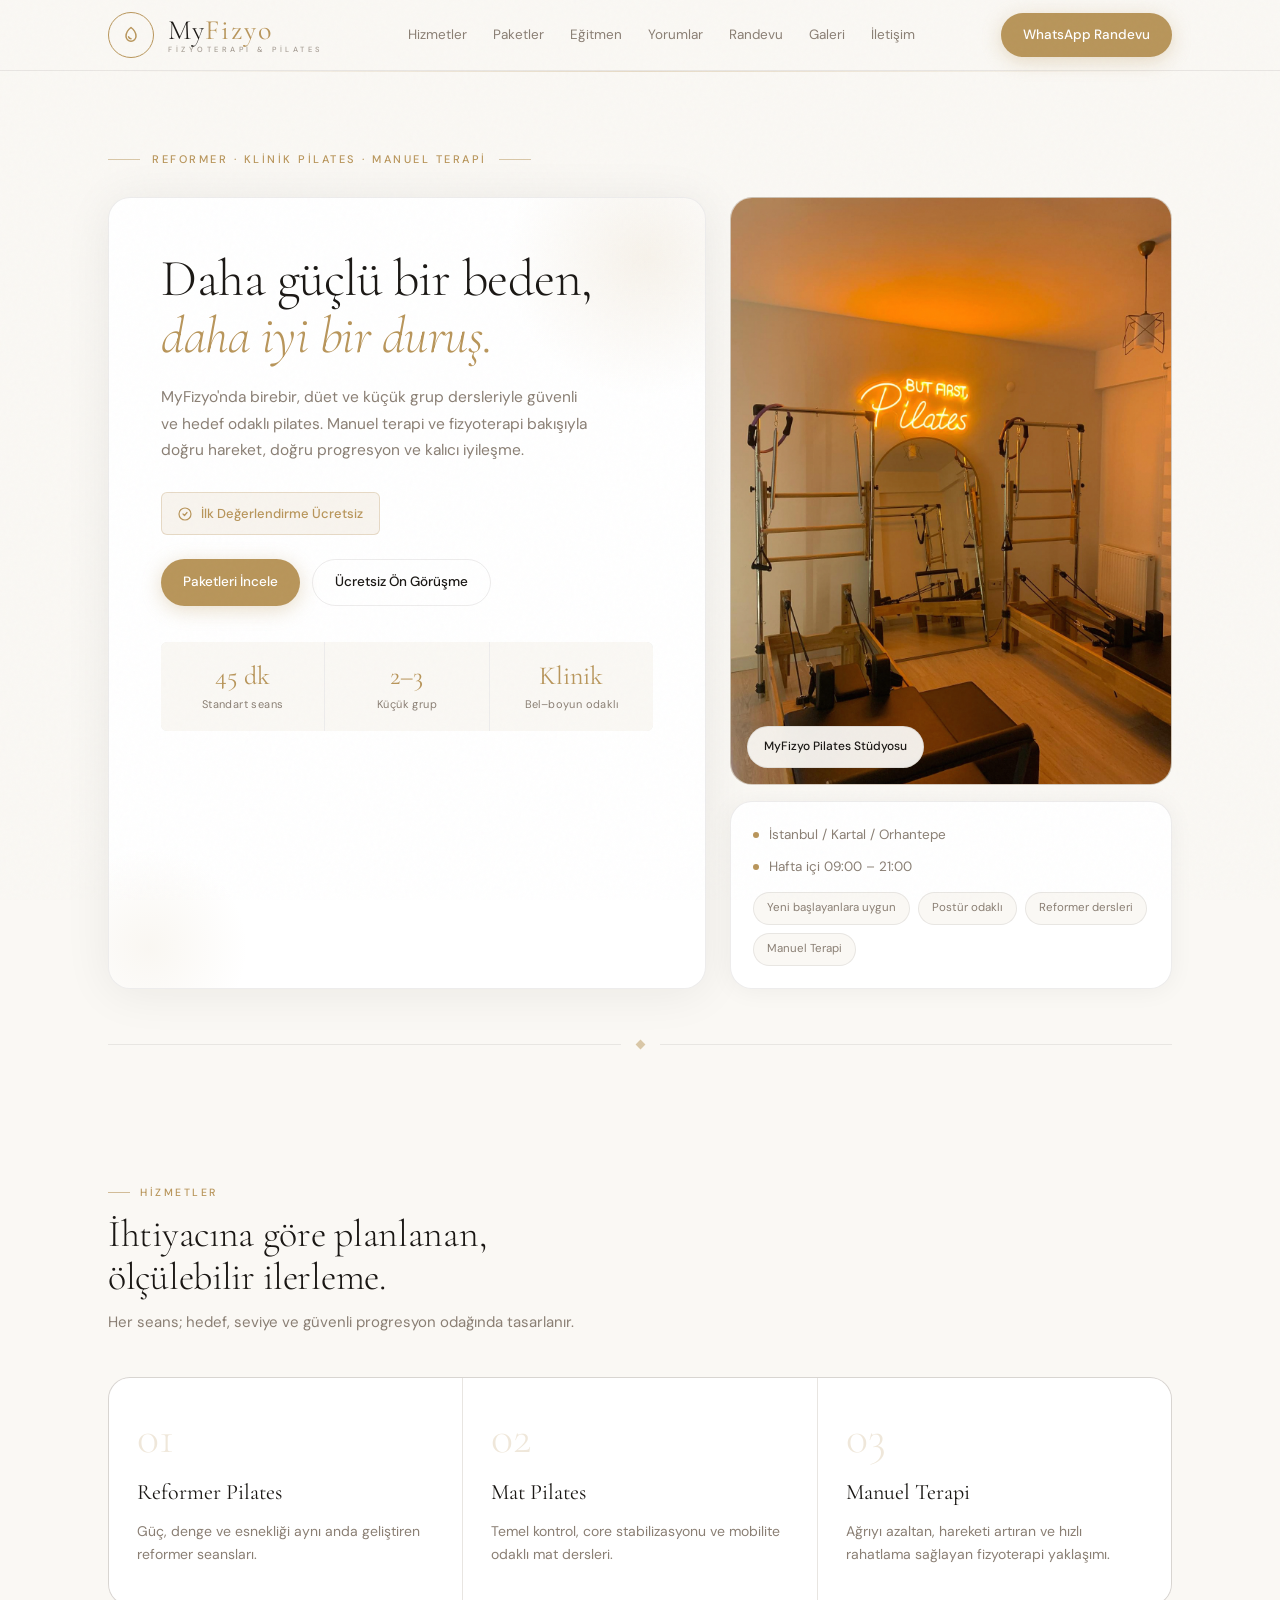
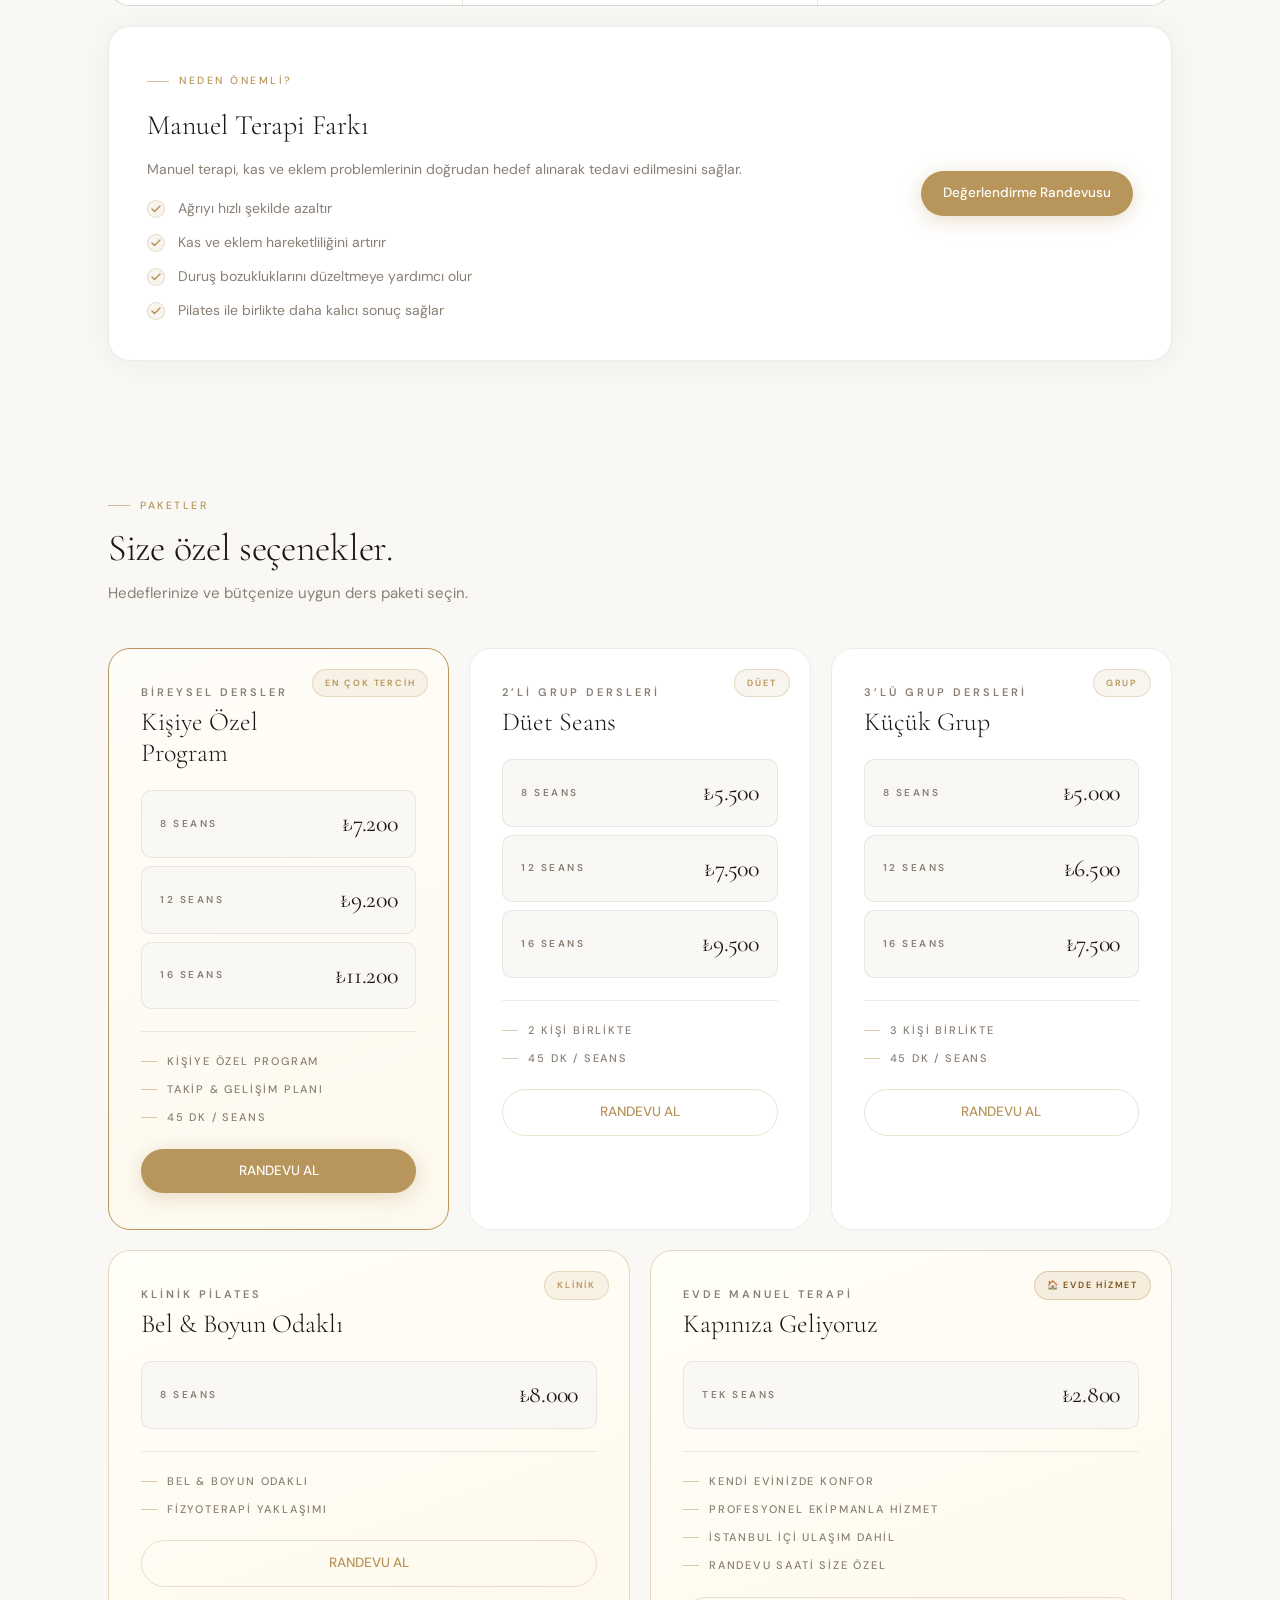
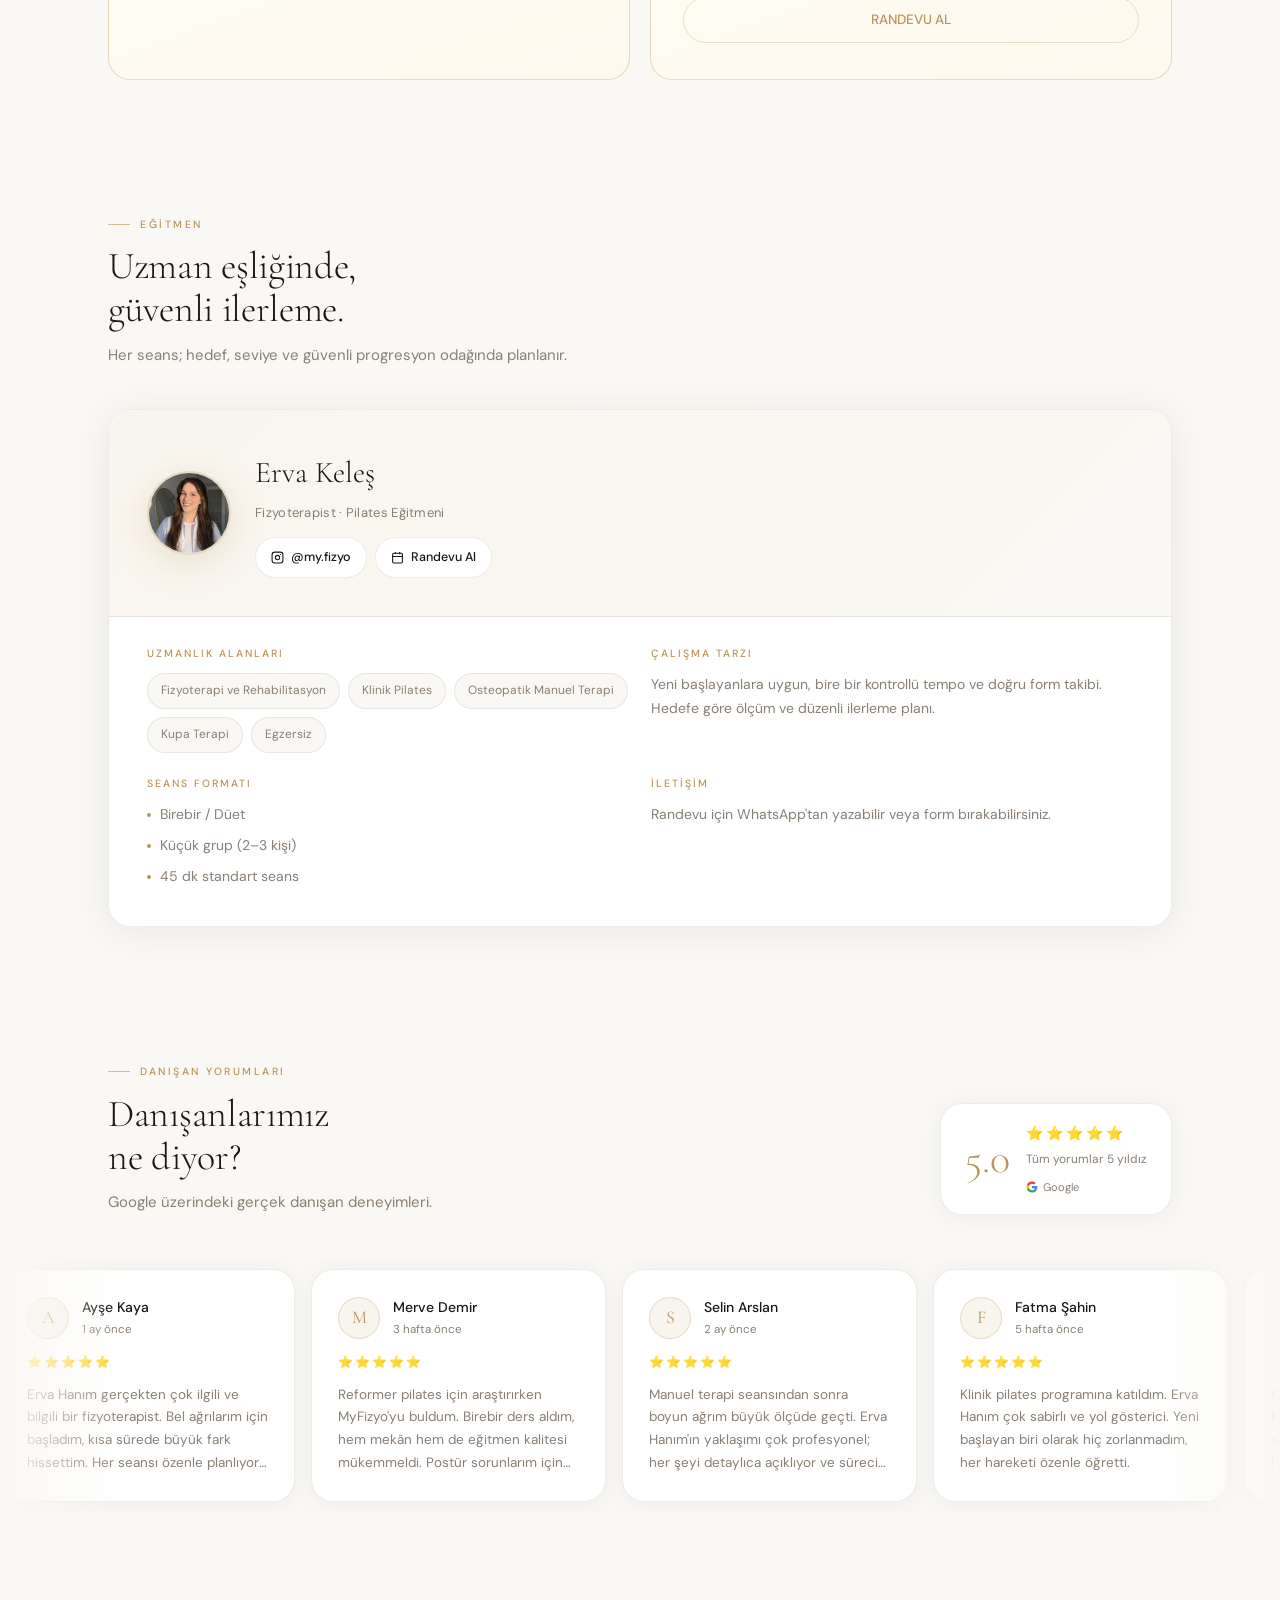
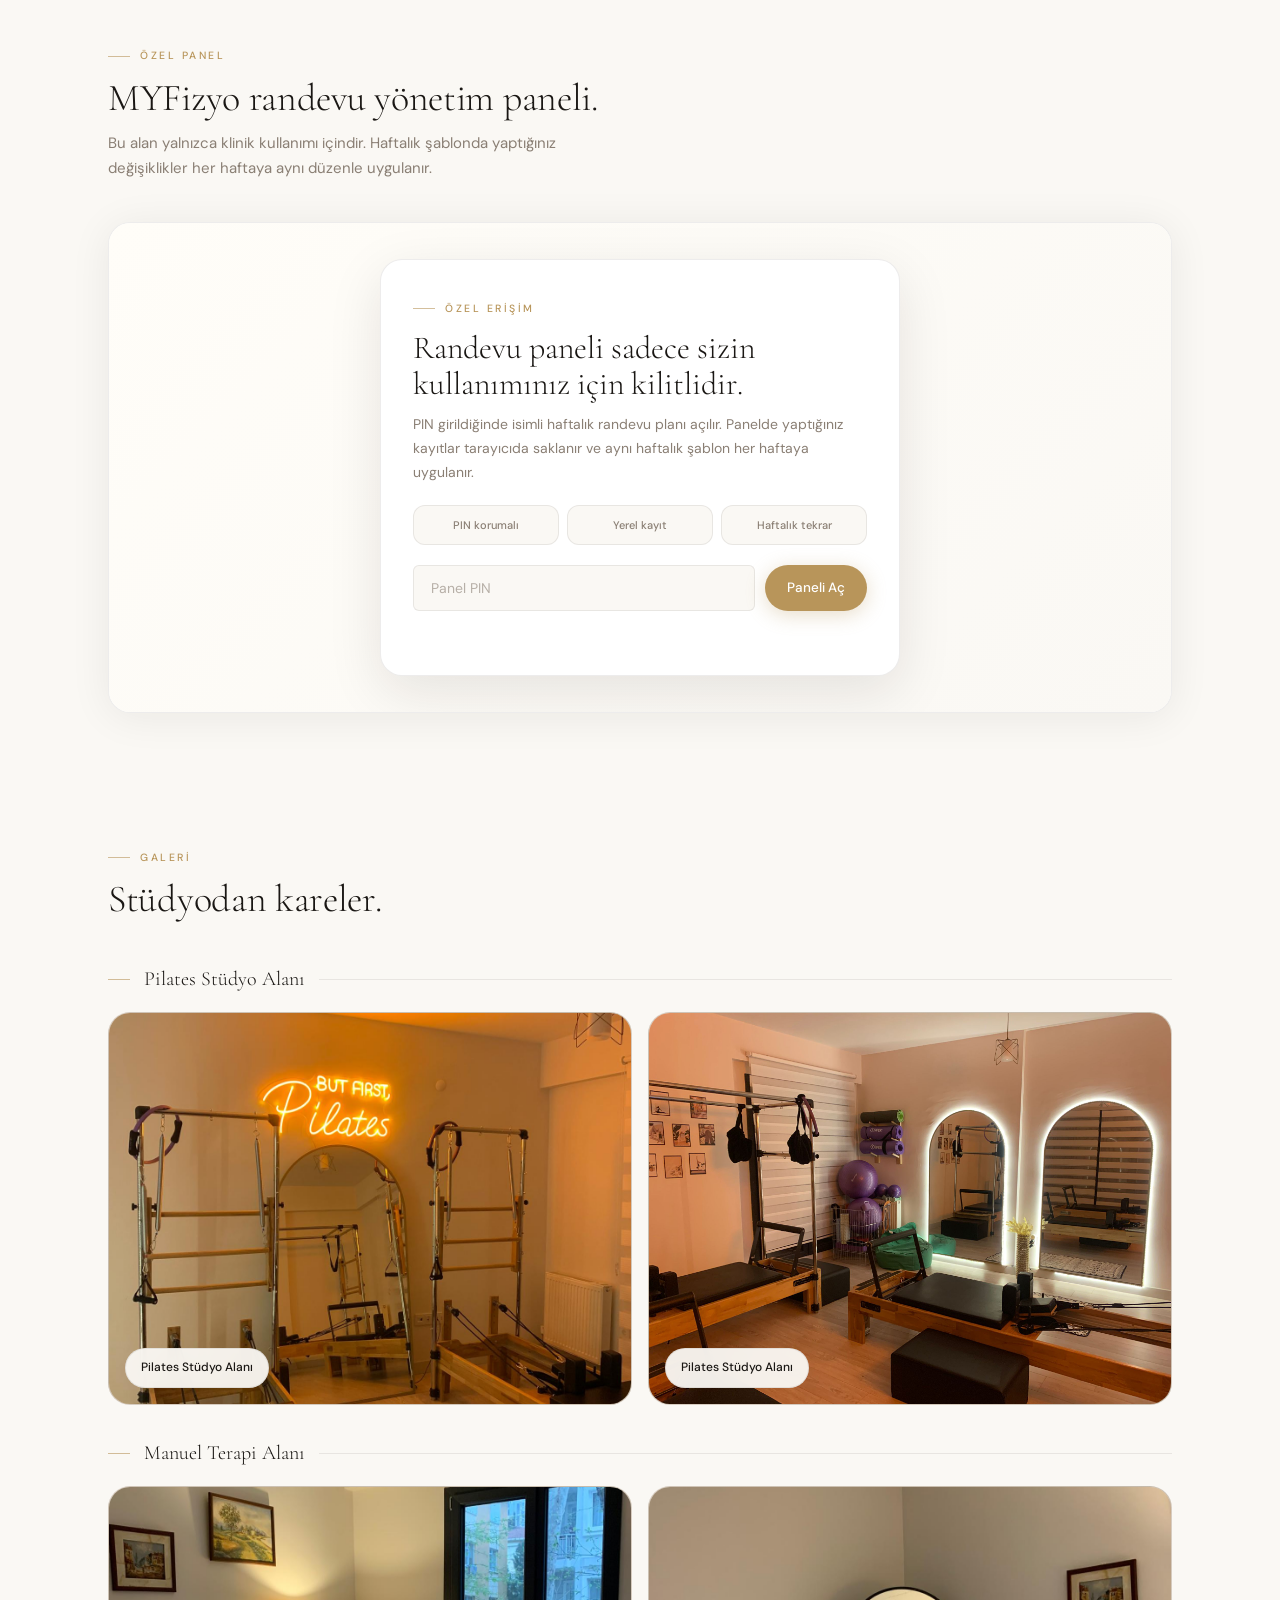
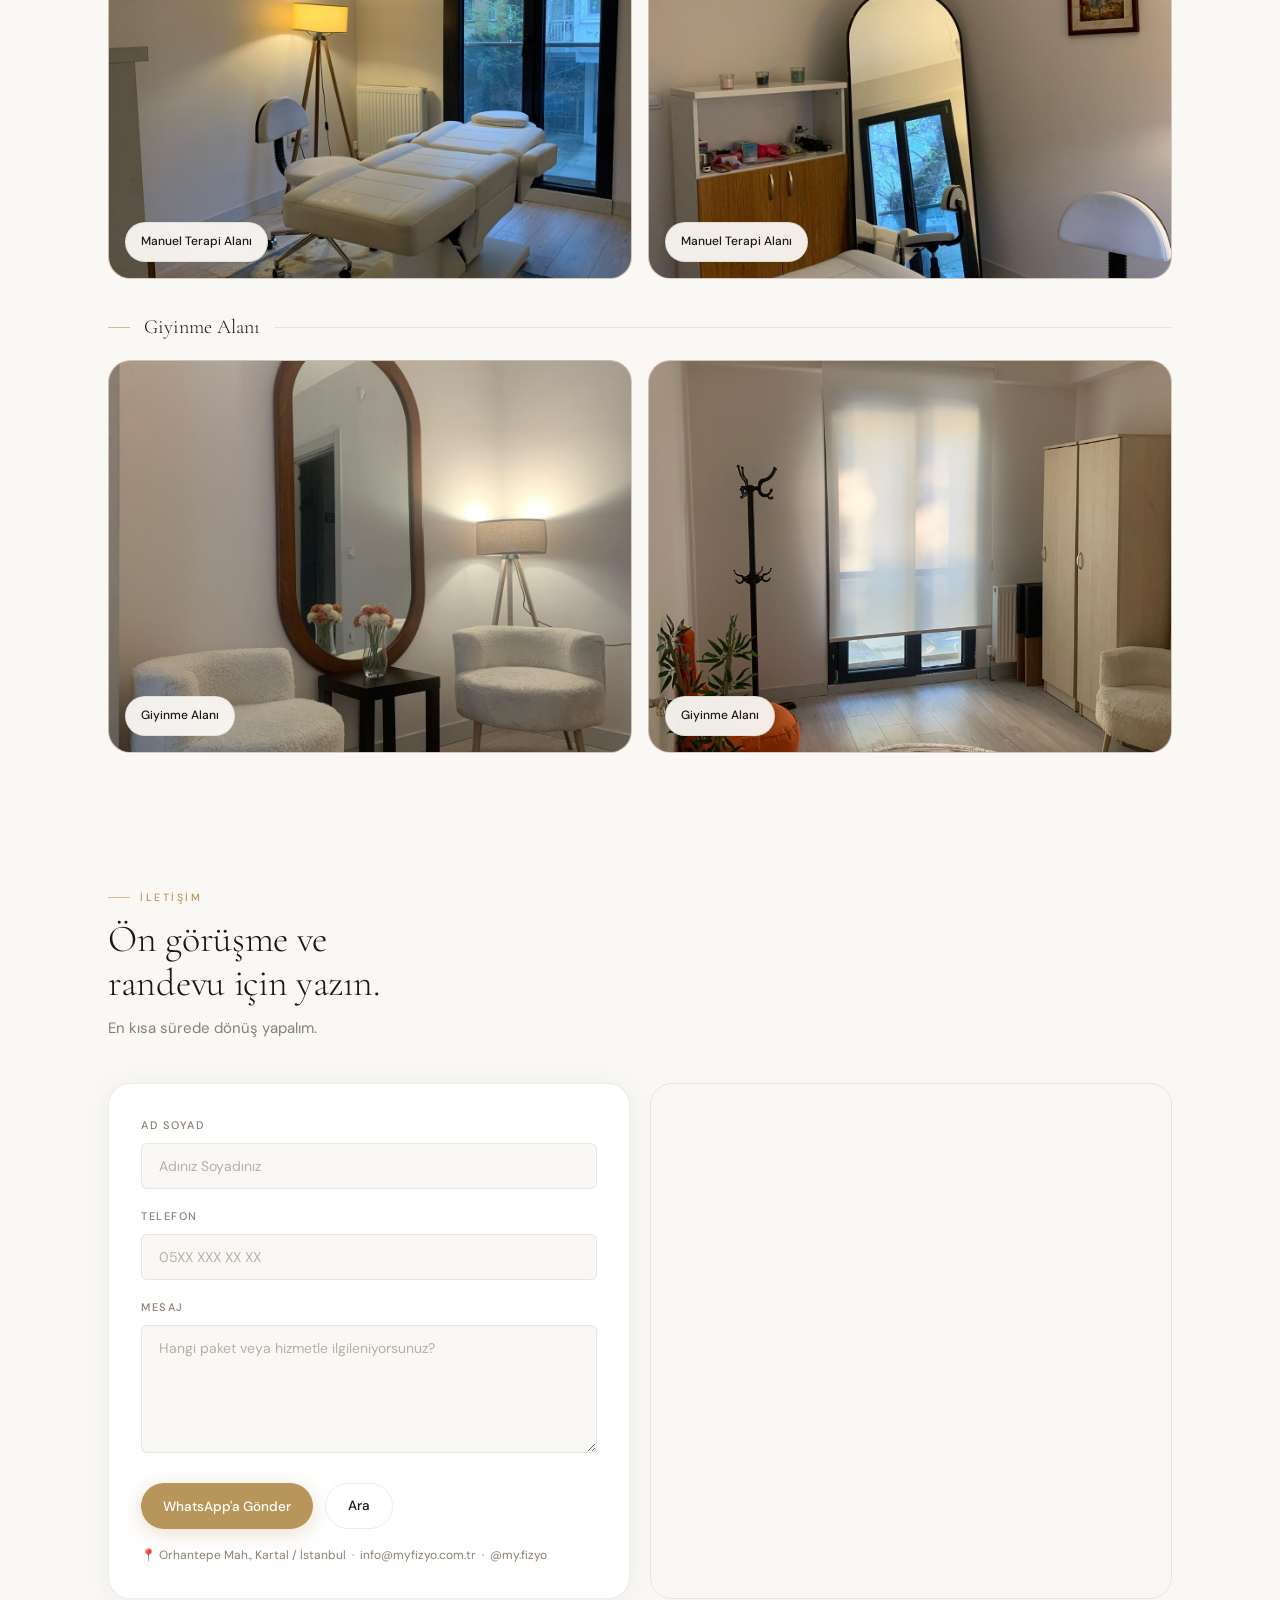
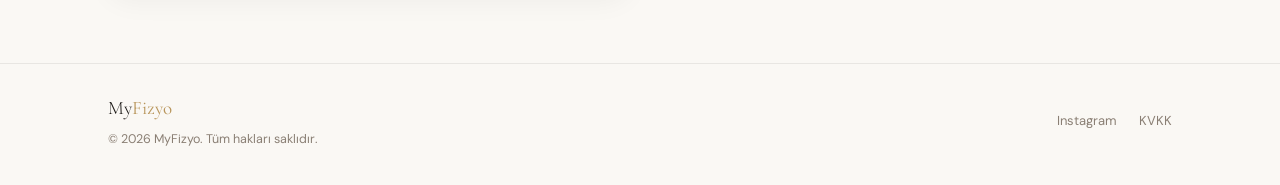
==== index.html @ 1a8267cf "Update index.html" ====
<!doctype html>
<html lang="tr">
<head>
  <meta charset="utf-8" />
  <meta name="viewport" content="width=device-width, initial-scale=1" />
  <meta name="description" content="MyFizyo | Fizyoterapi ve Pilates | Özel Sağlık Meslek Hizmet Birimi — Reformer &amp; Mat Pilates, Manuel Terapi, Klinik Pilates. İstanbul Kartal." />
  <title>MyFizyo | Fizyoterapi ve Pilates | Özel Sağlık Meslek Hizmet Birimi</title>
  <meta property="og:title" content="MyFizyo | Fizyoterapi ve Pilates | Özel Sağlık Meslek Hizmet Birimi" />
  <meta property="og:type" content="website" />
  <link rel="icon" href="/favicon.ico" />
  <link rel="preconnect" href="https://fonts.googleapis.com">
  <link rel="preconnect" href="https://fonts.gstatic.com" crossorigin>
  <link href="https://fonts.googleapis.com/css2?family=Cormorant+Garamond:ital,wght@0,300;0,400;0,600;1,300;1,400&family=DM+Sans:opsz,wght@9..40,300;9..40,400;9..40,500&display=swap" rel="stylesheet">
  <style>
    :root{--warm-white:#faf8f4;--ink:#1a1714;--muted:#8a7f74;--gold:#b8955a;--gold-light:#d4b07a;--gold-pale:rgba(184,149,90,.10);--gold-border:rgba(184,149,90,.28);--divider:rgba(26,23,20,.08);--card-bg:#fff;--radius-sm:6px;--radius:14px;--radius-lg:22px;--max:1160px;--serif:'Cormorant Garamond',Georgia,serif;--sans:'DM Sans',sans-serif}
    *,*::before,*::after{box-sizing:border-box;margin:0;padding:0}
    html{scroll-behavior:smooth}
    body{font-family:var(--sans);background:var(--warm-white);color:var(--ink);font-size:15px;line-height:1.65;overflow-x:hidden}
    body::before{content:'';position:fixed;inset:0;background-image:url("data:image/svg+xml,%3Csvg viewBox='0 0 256 256' xmlns='http://www.w3.org/2000/svg'%3E%3Cfilter id='n'%3E%3CfeTurbulence type='fractalNoise' baseFrequency='0.9' numOctaves='4' stitchTiles='stitch'/%3E%3C/filter%3E%3Crect width='100%25' height='100%25' filter='url(%23n)' opacity='0.025'/%3E%3C/svg%3E");pointer-events:none;z-index:9999}
    .container{max-width:var(--max);margin:0 auto;padding:0 48px}
    @media(max-width:768px){.container{padding:0 20px}}
    .reveal{opacity:0;transform:translateY(32px);transition:opacity .75s cubic-bezier(.22,1,.36,1),transform .75s cubic-bezier(.22,1,.36,1)}
    .reveal.visible{opacity:1;transform:translateY(0)}
    .reveal-delay-1{transition-delay:.1s}
    .reveal-delay-2{transition-delay:.2s}
    .reveal-delay-3{transition-delay:.3s}
    @keyframes fadeUp{from{opacity:0;transform:translateY(28px)}to{opacity:1;transform:translateY(0)}}
    @keyframes fadeIn{from{opacity:0}to{opacity:1}}
    @keyframes shimmer{0%{left:-80%}100%{left:130%}}
    @keyframes floatY{0%,100%{transform:translateY(0)}50%{transform:translateY(-8px)}}
    @keyframes pulseGold{0%,100%{box-shadow:0 0 0 0 rgba(184,149,90,.35)}50%{box-shadow:0 0 0 10px rgba(184,149,90,0)}}
    @keyframes rotateSpin{from{transform:rotate(45deg)}to{transform:rotate(405deg)}}
    @keyframes slideTrack{0%{transform:translateX(0)}100%{transform:translateX(-50%)}}
    @keyframes scaleIn{from{opacity:0;transform:scale(.97)}to{opacity:1;transform:scale(1)}}
    @keyframes breathe{0%,100%{opacity:.6;transform:scale(1)}50%{opacity:1;transform:scale(1.05)}}
    .hero-eyebrow{animation:fadeIn 1.1s ease both}
    .hero-left{animation:fadeUp 1s cubic-bezier(.22,1,.36,1) .12s both}
    .hero-right{animation:fadeUp 1s cubic-bezier(.22,1,.36,1) .3s both}
    .logo-icon{animation:pulseGold 3.5s ease-in-out infinite}
    .media-card img{animation:floatY 8s ease-in-out infinite}
 
    /* SPLASH */
    #splash{position:fixed;inset:0;z-index:99998;background:#faf8f4;display:flex;flex-direction:column;align-items:center;justify-content:center;pointer-events:none}
    #splash.hide{animation:splashOut .75s cubic-bezier(.22,1,.36,1) .15s both}
    @keyframes splashOut{0%{opacity:1;transform:scale(1)}100%{opacity:0;transform:scale(1.03)}}
    .spl-wrap{display:flex;flex-direction:column;align-items:center;gap:20px;animation:splashIn .9s cubic-bezier(.22,1,.36,1) .1s both}
    @keyframes splashIn{from{opacity:0;transform:translateY(22px) scale(.95)}to{opacity:1;transform:translateY(0) scale(1)}}
    .spl-icon{width:96px;height:96px;border:1.5px solid var(--gold);border-radius:50%;display:flex;align-items:center;justify-content:center;animation:splPulse 2.2s ease-in-out infinite}
    @keyframes splPulse{0%,100%{box-shadow:0 0 0 0 rgba(184,149,90,.4)}50%{box-shadow:0 0 0 16px rgba(184,149,90,0)}}
    .spl-icon svg{width:44px;height:44px}
    .spl-text{display:flex;flex-direction:column;align-items:center;gap:6px}
    .spl-name{font-family:var(--serif);font-size:54px;font-weight:300;letter-spacing:4px;color:var(--ink);line-height:1}
    .spl-name .sg{color:var(--gold);font-weight:400}
    .spl-sub{font-family:var(--sans);font-size:10px;font-weight:500;letter-spacing:5px;text-transform:uppercase;color:var(--muted);opacity:.75}
    .spl-line{height:1px;background:var(--gold);opacity:.35;animation:splLine .9s cubic-bezier(.22,1,.36,1) .55s both}
    @keyframes splLine{from{width:0}to{width:160px}}
    .spl-bar{width:48px;height:1px;background:var(--divider);position:relative;overflow:hidden;animation:splashIn .9s cubic-bezier(.22,1,.36,1) .3s both}
    .spl-bar::after{content:'';position:absolute;inset:0;background:var(--gold);animation:splBar 1.6s cubic-bezier(.22,1,.36,1) .45s both}
    @keyframes splBar{from{transform:translateX(-100%)}to{transform:translateX(0)}}
 
    /* HEADER */
    .topbar{position:sticky;top:0;z-index:1000;background:rgba(250,248,244,.96);backdrop-filter:blur(24px);-webkit-backdrop-filter:blur(24px);border-bottom:1px solid var(--divider);transition:box-shadow .3s}
    .topbar.scrolled{box-shadow:0 4px 32px rgba(26,23,20,.08)}
    .topbar-inner{display:flex;align-items:center;justify-content:space-between;padding:12px 48px;max-width:var(--max);margin:0 auto;gap:16px}
 
    /* LOGO */
    .brand{text-decoration:none;display:flex;align-items:center;gap:14px;flex-shrink:0}
    .logo-icon{width:46px;height:46px;border:1.5px solid var(--gold);border-radius:50%;display:flex;align-items:center;justify-content:center;flex-shrink:0;transition:transform .45s cubic-bezier(.22,1,.36,1),box-shadow .45s;position:relative}
    .logo-icon::after{content:'';position:absolute;inset:-4px;border-radius:50%;border:1px solid rgba(184,149,90,.2);transition:inset .35s,opacity .35s;opacity:0}
    .brand:hover .logo-icon{transform:rotate(18deg) scale(1.1);box-shadow:0 6px 24px rgba(184,149,90,.3)}
    .brand:hover .logo-icon::after{inset:-8px;opacity:1}
    .logo-icon svg{width:20px;height:20px}
    .logo-tw{display:flex;flex-direction:column;gap:2px}
    .logo-nm{font-family:var(--serif);font-size:28px;font-weight:300;letter-spacing:1px;color:var(--ink);transition:color .2s;line-height:1}
    .logo-nm .lg{color:var(--gold);font-weight:400;letter-spacing:2px}
    .brand:hover .logo-nm{color:var(--gold)}
    .logo-tg{font-family:var(--sans);font-size:7.5px;font-weight:500;letter-spacing:3.5px;text-transform:uppercase;color:var(--muted);opacity:.75;line-height:1}
 
    /* NAV */
    nav{display:flex;gap:2px;align-items:center}
    nav a{color:var(--muted);font-size:13.5px;padding:7px 12px;border-radius:999px;text-decoration:none;transition:color .2s,background .2s;position:relative}
    nav a:hover{color:var(--ink);background:var(--gold-pale)}
    nav a::after{content:'';position:absolute;bottom:4px;left:12px;right:12px;height:1px;background:var(--gold);transform:scaleX(0);transition:transform .25s cubic-bezier(.22,1,.36,1);transform-origin:left}
    nav a:hover::after{transform:scaleX(1)}
 
    /* BUTTONS */
    .btn{display:inline-flex;align-items:center;justify-content:center;gap:8px;padding:11px 22px;border-radius:999px;font-family:var(--sans);font-size:13.5px;font-weight:500;text-decoration:none;cursor:pointer;border:none;transition:all .28s cubic-bezier(.22,1,.36,1);white-space:nowrap}
    .btn-gold{background:var(--gold);color:#fff;box-shadow:0 4px 20px rgba(184,149,90,.32)}
    .btn-gold:hover{background:var(--gold-light);box-shadow:0 8px 36px rgba(184,149,90,.48);transform:translateY(-2px)}
    .btn-outline{background:transparent;color:var(--ink);border:1px solid var(--divider)}
    .btn-outline:hover{border-color:var(--gold-border);background:var(--gold-pale);transform:translateY(-1px)}
    .btn-ghost{background:transparent;color:var(--gold);border:1.5px solid var(--gold-border)}
    .btn-ghost:hover{background:var(--gold-pale);transform:translateY(-1px)}
 
    /* MOBILE MENU */
    .menu-toggle{display:none;width:44px;height:44px;background:var(--card-bg);border:1px solid var(--gold-border);border-radius:14px;align-items:center;justify-content:center;cursor:pointer;color:var(--ink);flex-shrink:0;z-index:1003;position:relative;box-shadow:0 2px 16px rgba(184,149,90,.15);transition:background .2s,border-color .2s}
    .menu-toggle:hover{background:var(--gold-pale);border-color:var(--gold)}
    .menu-toggle svg{display:block;transition:transform .3s}
    #menuOverlay{position:fixed;inset:0;background:rgba(26,23,20,.5);opacity:0;visibility:hidden;transition:opacity .35s ease,visibility .35s ease;z-index:1001;backdrop-filter:blur(2px);-webkit-backdrop-filter:blur(2px)}
    #menuOverlay.active{opacity:1;visibility:visible}
    .desktop-wa{flex-shrink:0}
    .nav-wa-mobile{display:none}
    @media(max-width:900px){
      .topbar-inner{padding:12px 20px}
      .menu-toggle{display:flex}
      .desktop-wa{display:none}
      nav{position:fixed;top:0;left:-100%;width:280px;height:100dvh;background:var(--warm-white);flex-direction:column;align-items:flex-start;padding:80px 20px 40px;gap:4px;transition:left .35s cubic-bezier(.22,1,.36,1);z-index:1002;border-right:1px solid var(--divider);overflow-y:auto;box-shadow:none}
      nav.active{left:0;box-shadow:8px 0 48px rgba(26,23,20,.16)}
      nav a{font-size:16px;width:100%;padding:12px 16px;border-radius:14px;color:var(--ink)}
      nav a:hover{background:var(--gold-pale);color:var(--gold)}
      nav a::after{display:none}
      .nav-wa-mobile{display:flex !important;margin-top:20px;width:100%;justify-content:center}
    }
 
    /* HERO */
    .hero{padding:72px 0 52px;position:relative}
    .hero::before{content:'';position:absolute;left:0;right:0;top:0;height:1px;background:linear-gradient(90deg,transparent,rgba(184,149,90,.3),transparent);animation:lineShimmer 4s ease-in-out infinite}
    @keyframes lineShimmer{0%,100%{opacity:0}50%{opacity:1}}
    .hero-eyebrow{display:inline-flex;align-items:center;gap:12px;font-size:11px;font-weight:500;letter-spacing:2.5px;text-transform:uppercase;color:var(--gold);margin-bottom:28px}
    .hero-eyebrow::before,.hero-eyebrow::after{content:'';display:block;width:32px;height:1px;background:var(--gold);opacity:.5}
    .hero-grid{display:grid;grid-template-columns:1.15fr .85fr;gap:24px;align-items:stretch}
    .hero-left{padding:52px;background:var(--card-bg);border-radius:var(--radius-lg);border:1px solid var(--divider);box-shadow:0 4px 48px rgba(26,23,20,.07);position:relative;overflow:hidden}
    .hero-left::before{content:'';position:absolute;top:-80px;right:-80px;width:280px;height:280px;background:radial-gradient(circle,rgba(184,149,90,.12) 0%,transparent 70%);border-radius:50%;animation:breathe 6s ease-in-out infinite}
    .hero-left::after{content:'';position:absolute;bottom:-60px;left:-60px;width:200px;height:200px;background:radial-gradient(circle,rgba(184,149,90,.08) 0%,transparent 70%);border-radius:50%;animation:breathe 8s ease-in-out infinite 2s}
    h1{font-family:var(--serif);font-size:52px;font-weight:300;line-height:1.1;letter-spacing:-.5px;color:var(--ink);margin:0 0 20px;position:relative;z-index:1}
    h1 em{font-style:italic;color:var(--gold)}
    .hero-lead{color:var(--muted);font-size:15.5px;line-height:1.72;margin-bottom:28px;max-width:430px;position:relative;z-index:1}
    .free-badge{display:inline-flex;align-items:center;gap:9px;background:var(--gold-pale);border:1px solid var(--gold-border);color:var(--gold);padding:10px 16px;border-radius:var(--radius-sm);font-size:13px;font-weight:500;margin-bottom:24px;position:relative;overflow:hidden;z-index:1}
    .free-badge::after{content:'';position:absolute;top:0;left:-80%;width:50%;height:100%;background:linear-gradient(90deg,transparent,rgba(255,255,255,.55),transparent);animation:shimmer 3s ease-in-out infinite}
    .hero-actions{display:flex;gap:12px;flex-wrap:wrap;position:relative;z-index:1}
    .hero-stats{display:grid;grid-template-columns:repeat(3,1fr);gap:1px;margin-top:36px;background:var(--divider);border-radius:var(--radius-sm);overflow:hidden}
    .stat{background:var(--warm-white);padding:18px;text-align:center;transition:background .25s}
    .stat:hover{background:var(--gold-pale)}
    .stat-num{font-family:var(--serif);font-size:26px;font-weight:400;color:var(--gold);display:block;line-height:1.2}
    .stat-label{font-size:11px;color:var(--muted);letter-spacing:.4px;display:block;margin-top:4px}
    .hero-right{display:flex;flex-direction:column;gap:16px}
    .media-card{flex:1;border-radius:var(--radius-lg);overflow:hidden;position:relative;min-height:280px;background:linear-gradient(145deg,#e8ddd0,#d4c9b8);border:1px solid var(--divider)}
    .media-card img{width:100%;height:100%;object-fit:cover;display:block;transition:transform .7s}
    .media-card:hover img{transform:scale(1.05);animation:none}
    .media-caption{position:absolute;bottom:16px;left:16px;background:rgba(250,248,244,.95);backdrop-filter:blur(12px);padding:10px 16px;border-radius:999px;font-size:12px;font-weight:500;color:var(--ink);border:1px solid var(--divider)}
    .info-card{background:var(--card-bg);border:1px solid var(--divider);border-radius:var(--radius-lg);padding:22px;box-shadow:0 2px 24px rgba(26,23,20,.05)}
    .info-row{display:flex;align-items:center;gap:10px;font-size:13.5px;color:var(--muted)}
    .info-dot{width:6px;height:6px;border-radius:50%;background:var(--gold);flex-shrink:0}
    .pills-row{display:flex;gap:8px;flex-wrap:wrap;margin-top:14px}
    .pill{font-size:11.5px;color:var(--muted);padding:6px 13px;border-radius:999px;border:1px solid var(--divider);background:var(--warm-white);transition:all .2s;cursor:default}
    .pill:hover{border-color:var(--gold-border);color:var(--gold);background:var(--gold-pale)}
 
    /* SECTIONS */
    section{padding:64px 0}
    .section-label{display:inline-flex;align-items:center;gap:10px;font-size:10.5px;font-weight:500;letter-spacing:2.5px;text-transform:uppercase;color:var(--gold);margin-bottom:12px}
    .section-label::before{content:'';display:block;width:22px;height:1px;background:var(--gold);opacity:.6}
    .section-title-group{margin-bottom:42px}
    .section-title-group h2{font-family:var(--serif);font-size:38px;font-weight:300;letter-spacing:-.3px;color:var(--ink);line-height:1.14}
    .section-title-group p{color:var(--muted);font-size:15px;margin-top:11px;max-width:520px}
    .ornament{display:flex;align-items:center;gap:16px;margin:0 0 64px}
    .ornament-line{flex:1;height:1px;background:var(--divider)}
    .ornament-diamond{width:7px;height:7px;background:var(--gold);transform:rotate(45deg);opacity:.5;animation:rotateSpin 9s linear infinite}
 
    /* SERVICES */
    .services-grid{display:grid;grid-template-columns:repeat(3,1fr);gap:1px;background:var(--divider);border:1px solid var(--divider);border-radius:var(--radius-lg);overflow:hidden}
    .service-item{background:var(--card-bg);padding:36px 28px;transition:background .3s,border-color .3s;border-bottom:2px solid transparent;cursor:default}
    .service-item:hover{background:var(--gold-pale);border-bottom-color:var(--gold)}
    .service-item:hover .service-num{opacity:.6}
    .service-num{font-family:var(--serif);font-size:46px;font-weight:300;color:var(--gold);opacity:.22;line-height:1;margin-bottom:14px;transition:opacity .3s}
    .service-item h3{font-family:var(--serif);font-size:22px;font-weight:400;color:var(--ink);margin-bottom:9px}
    .service-item p{color:var(--muted);font-size:14px;line-height:1.68}
    .highlight-card{margin-top:20px;background:var(--card-bg);border:1px solid var(--divider);border-radius:var(--radius-lg);padding:38px;display:grid;grid-template-columns:1fr auto;gap:36px;align-items:center;box-shadow:0 2px 32px rgba(26,23,20,.05);transition:box-shadow .3s}
    .highlight-card:hover{box-shadow:0 10px 56px rgba(26,23,20,.1)}
    .highlight-card h3{font-family:var(--serif);font-size:28px;font-weight:300;margin-bottom:10px}
    .benefits-list{list-style:none;display:flex;flex-direction:column;gap:11px;margin-top:16px}
    .benefits-list li{display:flex;align-items:center;gap:13px;font-size:14px;color:var(--muted)}
    .benefits-list li::before{content:'';width:18px;height:18px;border-radius:50%;background:var(--gold-pale);border:1px solid var(--gold-border);flex-shrink:0;background-image:url("data:image/svg+xml,%3Csvg width='10' height='8' viewBox='0 0 10 8' fill='none' xmlns='http://www.w3.org/2000/svg'%3E%3Cpath d='M1 4L3.5 6.5L9 1' stroke='%23b8955a' stroke-width='1.5' stroke-linecap='round' stroke-linejoin='round'/%3E%3C/svg%3E");background-repeat:no-repeat;background-position:center}
 
    /* PRICING */
    .pricing-grid-3{display:grid;grid-template-columns:repeat(3,1fr);gap:20px}
    .pricing-grid-2{display:grid;grid-template-columns:repeat(2,1fr);gap:20px;margin-top:20px}
    .price-card{background:var(--card-bg);border:1px solid var(--divider);border-radius:var(--radius-lg);padding:36px 32px;position:relative;transition:box-shadow .35s,transform .35s}
    .price-card:hover{box-shadow:0 22px 64px rgba(26,23,20,.13);transform:translateY(-6px)}
    .price-card.featured{border-color:var(--gold);background:linear-gradient(160deg,#fffdf8,#fdf9ee)}
    .price-card.special{border-color:rgba(184,149,90,.35);background:linear-gradient(160deg,#fffef8,#fef9ed)}
    .price-tag{position:absolute;top:20px;right:20px;font-size:9px;font-weight:600;letter-spacing:1.8px;text-transform:uppercase;color:var(--gold);background:var(--gold-pale);border:1px solid var(--gold-border);padding:6px 12px;border-radius:999px}
    .price-tag.new-tag{background:rgba(184,149,90,.15);color:#7a5218;border-color:rgba(184,149,90,.4)}
    /* Kart başlığı */
    .price-card h3{font-family:var(--sans);font-size:11px;font-weight:600;letter-spacing:3px;text-transform:uppercase;color:var(--muted);margin-bottom:22px;padding-right:96px;line-height:1.4}
    .price-card h3 .card-title-sub{display:block;font-family:var(--serif);font-size:26px;font-weight:300;letter-spacing:0;text-transform:none;color:var(--ink);margin-top:6px;line-height:1.2}
    /* Tier satırları */
    .price-tiers{display:flex;flex-direction:column;gap:8px;margin-bottom:22px}
    .price-tier{display:flex;justify-content:space-between;align-items:center;padding:13px 18px;border-radius:10px;background:var(--warm-white);border:1px solid var(--divider);transition:background .22s,border-color .22s,transform .22s}
    .price-tier:hover{background:var(--gold-pale);border-color:var(--gold-border);transform:translateX(4px)}
    .price-tier-label{font-family:var(--sans);font-size:10px;font-weight:600;letter-spacing:2.5px;text-transform:uppercase;color:var(--muted)}
    .price-tier-amount{font-family:var(--serif);font-size:24px;font-weight:400;color:var(--ink);letter-spacing:-.3px}
    /* Alt divider ve features */
    .price-divider{height:1px;background:var(--divider);margin:20px 0}
    .price-features{list-style:none;display:flex;flex-direction:column;gap:10px}
    .price-features li{font-size:11px;font-weight:500;letter-spacing:1.8px;text-transform:uppercase;color:var(--muted);display:flex;align-items:center;gap:10px}
    .price-features li::before{content:'';width:16px;height:1px;background:var(--gold);opacity:.5;flex-shrink:0}
 
    /* TRAINER */
    .trainer-card{background:var(--card-bg);border:1px solid var(--divider);border-radius:var(--radius-lg);overflow:hidden;box-shadow:0 4px 36px rgba(26,23,20,.07)}
    .trainer-header{padding:38px;background:linear-gradient(135deg,#f9f5ee,var(--warm-white));border-bottom:1px solid var(--divider);display:flex;align-items:center;gap:24px;flex-wrap:wrap}
    .trainer-avatar{width:84px;height:84px;border-radius:50%;object-fit:cover;border:2px solid var(--gold-border);box-shadow:0 8px 36px rgba(184,149,90,.22);flex-shrink:0;transition:transform .45s,box-shadow .45s}
    .trainer-avatar:hover{transform:scale(1.07);box-shadow:0 14px 44px rgba(184,149,90,.35)}
    .trainer-name{font-family:var(--serif);font-size:30px;font-weight:300;color:var(--ink);margin-bottom:4px}
    .trainer-role{font-size:13px;color:var(--muted);letter-spacing:.3px;margin-bottom:14px}
    .trainer-links{display:flex;gap:8px;flex-wrap:wrap}
    .link-pill{display:inline-flex;align-items:center;gap:7px;font-size:12.5px;font-weight:500;padding:9px 15px;border-radius:999px;border:1px solid var(--divider);background:var(--card-bg);color:var(--ink);text-decoration:none;transition:all .22s}
    .link-pill:hover{border-color:var(--gold-border);background:var(--gold-pale);color:var(--gold);transform:translateY(-1px)}
    .trainer-body{padding:28px 38px 38px;display:grid;grid-template-columns:repeat(2,1fr);gap:22px}
    .trainer-block h4{font-size:10.5px;font-weight:500;letter-spacing:2px;text-transform:uppercase;color:var(--gold);margin-bottom:11px}
    .trainer-block p{font-size:14px;color:var(--muted);line-height:1.68}
    .chips{display:flex;gap:8px;flex-wrap:wrap}
    .chip{font-size:12px;padding:7px 13px;border-radius:999px;border:1px solid var(--divider);background:var(--warm-white);color:var(--muted);transition:all .22s;cursor:default}
    .chip:hover{border-color:var(--gold-border);color:var(--gold);background:var(--gold-pale)}
    .mini-list{list-style:none;display:flex;flex-direction:column;gap:8px}
    .mini-list li{font-size:14px;color:var(--muted);display:flex;align-items:center;gap:9px}
    .mini-list li::before{content:'';width:4px;height:4px;border-radius:50%;background:var(--gold);flex-shrink:0}
 
    /* REVIEWS */
    .reviews-section{padding:64px 0;overflow:hidden}
    .reviews-header{display:flex;align-items:flex-end;justify-content:space-between;margin-bottom:44px;gap:20px;flex-wrap:wrap}
    .rating-badge{display:flex;align-items:center;gap:16px;background:var(--card-bg);border:1px solid var(--divider);border-radius:var(--radius-lg);padding:18px 24px;box-shadow:0 2px 24px rgba(26,23,20,.05);flex-shrink:0}
    .rating-num{font-family:var(--serif);font-size:42px;font-weight:300;color:var(--gold);line-height:1}
    .rating-meta{display:flex;flex-direction:column;gap:5px}
    .stars{display:flex;gap:3px}
    .star{font-size:14px}
    .rating-count{font-size:12px;color:var(--muted)}
    .google-badge{display:inline-flex;align-items:center;gap:5px;font-size:11px;color:var(--muted);margin-top:3px}
    .reviews-track-wrapper{position:relative;overflow:hidden;padding:10px 0}
    .reviews-track-wrapper::before,.reviews-track-wrapper::after{content:'';position:absolute;top:0;bottom:0;width:120px;z-index:2;pointer-events:none}
    .reviews-track-wrapper::before{left:0;background:linear-gradient(to right,var(--warm-white),transparent)}
    .reviews-track-wrapper::after{right:0;background:linear-gradient(to left,var(--warm-white),transparent)}
    .reviews-track{display:flex;gap:16px;animation:slideTrack 32s linear infinite;width:max-content}
    .reviews-track:hover{animation-play-state:paused}
    .review-card{background:var(--card-bg);border:1px solid var(--divider);border-radius:var(--radius-lg);padding:26px;width:295px;flex-shrink:0;box-shadow:0 2px 24px rgba(26,23,20,.05);transition:box-shadow .3s,transform .3s}
    .review-card:hover{box-shadow:0 10px 40px rgba(26,23,20,.12);transform:translateY(-4px)}
    .review-top{display:flex;align-items:center;gap:13px;margin-bottom:13px}
    .reviewer-avatar{width:42px;height:42px;border-radius:50%;flex-shrink:0;background:var(--gold-pale);border:1px solid var(--gold-border);display:flex;align-items:center;justify-content:center;font-family:var(--serif);font-size:18px;color:var(--gold)}
    .reviewer-info{flex:1;min-width:0}
    .reviewer-name{font-size:14px;font-weight:500;color:var(--ink);white-space:nowrap;overflow:hidden;text-overflow:ellipsis}
    .review-date{font-size:11.5px;color:var(--muted);margin-top:2px}
    .review-stars{display:flex;gap:2px;margin-bottom:11px}
    .review-star{font-size:12px}
    .review-text{font-size:13.5px;color:var(--muted);line-height:1.68;display:-webkit-box;-webkit-line-clamp:4;-webkit-box-orient:vertical;overflow:hidden}
 
    /* BOOKING */
    .booking-grid{display:grid;grid-template-columns:2fr 1fr;gap:20px}
    .booking-card{background:var(--card-bg);border:1px solid var(--divider);border-radius:var(--radius-lg);padding:28px;box-shadow:0 2px 28px rgba(26,23,20,.05)}
    .booking-card h3{font-family:var(--serif);font-size:24px;font-weight:400;color:var(--ink);margin-bottom:7px}
    .booking-card>p{color:var(--muted);font-size:13.5px;margin-bottom:18px}
    .booking-embed{border-radius:var(--radius);overflow:hidden;border:1px solid var(--divider)}
    .booking-embed iframe{width:100%;height:720px;border:0;display:block}
    .info-list{list-style:none;display:flex;flex-direction:column;gap:13px}
    .info-list li{font-size:13.5px;color:var(--muted);display:flex;align-items:flex-start;gap:10px;padding-bottom:13px;border-bottom:1px solid var(--divider)}
    .info-list li:last-child{border-bottom:none;padding-bottom:0}
    .info-list li::before{content:'';width:5px;height:5px;border-radius:50%;background:var(--gold);flex-shrink:0;margin-top:6px}
    .booking-card.booking-calendar-card{padding:0;overflow:hidden}
    .booking-panel-head{display:flex;align-items:flex-end;justify-content:space-between;gap:16px;padding:26px 28px;border-bottom:1px solid var(--divider);background:linear-gradient(135deg,#fffdf8,var(--warm-white))}
    .booking-panel-head h3{margin-bottom:6px}
    .booking-panel-head p{color:var(--muted);font-size:13.5px;line-height:1.65;max-width:540px}
    .week-switcher{display:flex;align-items:center;gap:8px;flex-shrink:0;background:var(--card-bg);border:1px solid var(--divider);border-radius:999px;padding:5px}
    .week-btn{width:38px;height:38px;border:0;border-radius:50%;background:var(--gold-pale);color:var(--gold);display:flex;align-items:center;justify-content:center;cursor:pointer;transition:background .2s,transform .2s}
    .week-btn:hover{background:var(--gold);color:#fff;transform:translateY(-1px)}
    .week-btn svg{width:17px;height:17px}
    .week-label{font-size:12.5px;font-weight:500;color:var(--ink);min-width:138px;text-align:center}
    .booking-system{padding:22px 28px 28px}
    .service-tabs{display:flex;gap:8px;flex-wrap:wrap;margin-bottom:18px}
    .service-tab{border:1px solid var(--divider);background:var(--warm-white);color:var(--muted);border-radius:999px;padding:9px 14px;font-size:12.5px;font-weight:500;cursor:pointer;transition:all .22s}
    .service-tab:hover{border-color:var(--gold-border);color:var(--gold);background:var(--gold-pale)}
    .service-tab.active{background:var(--ink);border-color:var(--ink);color:#fff}
    .appointment-days{display:grid;grid-template-columns:repeat(5,minmax(142px,1fr));gap:10px;overflow-x:auto;padding-bottom:4px}
    .appointment-day{min-width:142px;border:1px solid var(--divider);border-radius:var(--radius);overflow:hidden;background:var(--card-bg)}
    .appointment-day-head{padding:13px 14px;background:var(--ink);color:#fff}
    .appointment-day-head span{display:block;font-size:10.5px;letter-spacing:1.8px;text-transform:uppercase;color:rgba(255,255,255,.62);line-height:1.2}
    .appointment-day-head strong{display:block;font-family:var(--serif);font-size:28px;font-weight:300;line-height:1;margin-top:3px}
    .appointment-day-head small{display:block;color:rgba(255,255,255,.72);font-size:11.5px;margin-top:3px}
    .appointment-slots{display:grid;gap:7px;padding:10px}
    .slot-btn{border:1px solid transparent;border-radius:10px;background:rgba(184,149,90,.12);color:var(--ink);min-height:38px;padding:0 10px;display:flex;align-items:center;justify-content:space-between;gap:8px;font-size:13px;font-weight:500;cursor:pointer;transition:all .2s}
    .slot-btn span{font-size:10.5px;text-transform:uppercase;letter-spacing:1px;color:var(--gold)}
    .slot-btn:hover{border-color:var(--gold-border);transform:translateY(-1px);box-shadow:0 8px 22px rgba(26,23,20,.08)}
    .slot-btn.selected{background:var(--gold);color:#fff;box-shadow:0 12px 30px rgba(184,149,90,.28)}
    .slot-btn.selected span{color:#fff}
    .slot-btn.booked,.slot-btn:disabled{background:#f0ece5;color:var(--muted);cursor:not-allowed;opacity:.68;box-shadow:none;transform:none}
    .slot-btn.booked span{color:var(--muted)}
    .booking-summary{position:sticky;top:92px}
    .selected-box{border:1px solid var(--gold-border);background:var(--gold-pale);border-radius:var(--radius);padding:16px;margin-bottom:18px}
    .selected-box span{display:block;font-size:10.5px;font-weight:500;letter-spacing:1.8px;text-transform:uppercase;color:var(--gold);margin-bottom:6px}
    .selected-box strong{display:block;font-family:var(--serif);font-size:22px;font-weight:300;line-height:1.2;color:var(--ink)}
    .booking-form label{margin-top:13px}
    .booking-form label:first-of-type{margin-top:0}
    .booking-form select{width:100%;padding:13px 17px;border-radius:var(--radius-sm);border:1px solid var(--divider);background:var(--warm-white);color:var(--ink);font-family:var(--sans);font-size:14px;outline:none;transition:border-color .22s,box-shadow .22s}
    .booking-form select:focus{border-color:var(--gold);box-shadow:0 0 0 3px rgba(184,149,90,.12)}
    .booking-message{min-height:20px;margin-top:12px;color:#9a4a35;font-size:12.5px;font-weight:500}
    .booking-submit{width:100%;margin-top:12px}
    .booking-submit:disabled{opacity:.5;cursor:not-allowed;transform:none;box-shadow:none}
    .privacy-note{font-size:12px;color:var(--muted);line-height:1.7;margin-top:16px}
    .owner-panel{background:var(--card-bg);border:1px solid var(--divider);border-radius:var(--radius-lg);box-shadow:0 4px 42px rgba(26,23,20,.07);overflow:hidden}
    .owner-lock{display:grid;place-items:center;min-height:380px;padding:36px;background:linear-gradient(135deg,#fffdf8,var(--warm-white))}
    .owner-lock.hidden,.owner-dashboard.hidden{display:none}
    .owner-lock-card{width:min(520px,100%);background:var(--card-bg);border:1px solid var(--divider);border-radius:var(--radius-lg);padding:32px;box-shadow:0 16px 54px rgba(26,23,20,.1)}
    .owner-lock-card h3{font-family:var(--serif);font-size:32px;font-weight:300;line-height:1.15;margin-bottom:10px}
    .owner-lock-card p{color:var(--muted);font-size:14px;line-height:1.7}
    .owner-lock-meta{display:grid;grid-template-columns:repeat(3,1fr);gap:8px;margin-top:20px}
    .owner-lock-meta span{display:block;border:1px solid var(--divider);background:var(--warm-white);border-radius:12px;padding:10px;color:var(--muted);font-size:11px;font-weight:500;text-align:center}
    .owner-pin-row{display:flex;gap:10px;margin-top:20px}
    .owner-pin-row input{height:46px}
    .owner-dashboard{padding:24px}
    .owner-toolbar{display:flex;justify-content:space-between;align-items:flex-start;gap:18px;flex-wrap:wrap;border-bottom:1px solid var(--divider);padding-bottom:20px;margin-bottom:18px}
    .owner-toolbar h3{font-family:var(--serif);font-size:30px;font-weight:300;line-height:1.1;margin-bottom:6px}
    .owner-toolbar p{color:var(--muted);font-size:13.5px;line-height:1.65;max-width:620px}
    .owner-actions{display:flex;gap:8px;flex-wrap:wrap;justify-content:flex-end}
    .owner-mini-btn{border:1px solid var(--divider);background:var(--warm-white);color:var(--muted);border-radius:999px;padding:10px 14px;font-size:12.5px;font-weight:500;cursor:pointer;transition:all .22s}
    .owner-mini-btn:hover{border-color:var(--gold-border);background:var(--gold-pale);color:var(--gold)}
    .owner-kpis{display:grid;grid-template-columns:repeat(4,1fr);gap:10px;margin-bottom:18px}
    .owner-kpi{background:var(--warm-white);border:1px solid var(--divider);border-radius:var(--radius);padding:14px}
    .owner-kpi span{display:block;font-size:10px;font-weight:500;letter-spacing:1.8px;text-transform:uppercase;color:var(--muted)}
    .owner-kpi strong{display:block;font-family:var(--serif);font-size:28px;font-weight:300;color:var(--ink);line-height:1.05;margin-top:6px}
    .owner-filterbar{display:grid;grid-template-columns:minmax(220px,1fr) 190px auto;gap:10px;align-items:center;margin-bottom:18px}
    .owner-search,.owner-filter{height:44px;border:1px solid var(--divider);border-radius:999px;background:var(--warm-white);color:var(--ink);font-family:var(--sans);font-size:13.5px;outline:none;transition:border-color .22s,box-shadow .22s}
    .owner-search{padding:0 17px}
    .owner-filter{padding:0 14px}
    .owner-search:focus,.owner-filter:focus{border-color:var(--gold);box-shadow:0 0 0 3px rgba(184,149,90,.12)}
    .owner-filter-note{display:inline-flex;align-items:center;justify-content:center;min-height:38px;padding:0 14px;border-radius:999px;background:var(--gold-pale);color:var(--gold);font-size:12px;font-weight:500;white-space:nowrap}
    .owner-packages{border:1px solid var(--divider);border-radius:var(--radius-lg);background:var(--warm-white);padding:16px;margin-bottom:18px}
    .owner-packages-head{display:flex;justify-content:space-between;align-items:flex-end;gap:12px;margin-bottom:12px}
    .owner-packages-head h3{font-family:var(--serif);font-size:25px;font-weight:300;margin:0}
    .owner-packages-head span{color:var(--muted);font-size:12px}
    .owner-package-grid{display:grid;grid-template-columns:repeat(3,minmax(0,1fr));gap:10px}
    .owner-package{border:1px solid var(--divider);border-left:4px solid var(--gold);border-radius:12px;background:var(--card-bg);padding:12px;min-width:0}
    .owner-package.warning{border-left-color:#c06a4c;background:#fff9f5}
    .owner-package strong,.owner-package span{display:block;overflow:hidden;text-overflow:ellipsis;white-space:nowrap}
    .owner-package strong{font-size:13.5px;color:var(--ink);margin-bottom:5px}
    .owner-package span{font-size:12px;color:var(--muted)}
    .owner-package .owner-package-end{font-weight:600;color:var(--ink)}
    .owner-package .owner-package-note{white-space:normal;line-height:1.35}
    .owner-package-badge{display:inline-flex;margin-top:8px;min-height:24px;align-items:center;padding:0 9px;border-radius:999px;background:var(--gold-pale);color:var(--gold);font-size:11px;font-weight:500}
    .owner-package.done{border-left-color:#2f6f57;background:#f5fbf8}
    .owner-package.done .owner-package-badge{background:rgba(47,111,87,.1);color:#2f6f57}
    .owner-layout{display:grid;grid-template-columns:minmax(0,1fr) 330px;gap:18px;align-items:start}
    .owner-calendar{display:grid;grid-template-columns:repeat(5,minmax(170px,1fr));gap:10px;overflow-x:auto;padding-bottom:4px}
    .owner-day{min-width:170px;background:var(--warm-white);border:1px solid var(--divider);border-radius:var(--radius);overflow:hidden}
    .owner-day-head{padding:14px;background:var(--ink);color:#fff}
    .owner-day-head span{display:block;font-size:10px;letter-spacing:1.8px;text-transform:uppercase;color:rgba(255,255,255,.62)}
    .owner-day-head strong{display:block;font-family:var(--serif);font-size:28px;font-weight:300;line-height:1;margin-top:3px}
    .owner-day-head small{display:block;color:rgba(255,255,255,.72);font-size:11.5px;margin-top:4px}
    .owner-day-list{display:grid;gap:8px;padding:10px}
    .owner-appointment{width:100%;border:1px solid var(--divider);border-left:4px solid var(--gold);background:var(--card-bg);border-radius:12px;padding:10px;text-align:left;cursor:pointer;transition:all .22s}
    .owner-appointment:hover{transform:translateY(-1px);box-shadow:0 10px 26px rgba(26,23,20,.08);border-color:var(--gold-border)}
    .owner-appointment.active{border-color:var(--gold);box-shadow:0 0 0 3px rgba(184,149,90,.14)}
    .owner-appointment.reformer{border-left-color:#2f9fd7}
    .owner-appointment.manuel{border-left-color:#2f6f57}
    .owner-appointment.fizyo{border-left-color:#b8955a}
    .owner-appointment.klinik{border-left-color:#8b6ccf}
    .owner-appointment.degerlendirme{border-left-color:#c06a4c}
    .owner-appt-top{display:flex;align-items:center;justify-content:space-between;gap:8px;margin-bottom:7px}
    .owner-appt-time{font-size:12px;font-weight:600;color:var(--gold);white-space:nowrap}
    .owner-appt-service{font-size:9.5px;letter-spacing:1px;text-transform:uppercase;color:var(--muted);background:var(--warm-white);border-radius:999px;padding:4px 6px;max-width:104px;overflow:hidden;text-overflow:ellipsis;white-space:nowrap}
    .owner-appointment strong,.owner-appointment span{display:block;overflow:hidden;text-overflow:ellipsis;white-space:nowrap}
    .owner-appointment strong{font-size:14px;color:var(--ink);margin-bottom:3px}
    .owner-appointment span{font-size:12px;color:var(--muted)}
    .owner-appointment .owner-appt-phone{margin-top:4px;color:var(--gold)}
    .owner-appt-package{margin-top:7px;display:inline-flex !important;width:auto;max-width:100%;padding:4px 8px;border-radius:999px;background:var(--gold-pale);color:var(--gold) !important;font-size:11px !important;font-weight:500}
    .owner-appt-package.warning{background:rgba(154,74,53,.08);color:#9a4a35 !important}
    .owner-empty{font-size:12.5px;color:var(--muted);padding:10px;border:1px dashed var(--divider);border-radius:10px;text-align:center}
    .owner-editor{position:sticky;top:92px;background:var(--card-bg);border:1px solid var(--divider);border-radius:var(--radius-lg);padding:22px;box-shadow:0 2px 24px rgba(26,23,20,.05)}
    .owner-editor h3{font-family:var(--serif);font-size:25px;font-weight:300;margin-bottom:6px}
    .owner-editor p{color:var(--muted);font-size:13px;line-height:1.65;margin-bottom:16px}
    .owner-form select{width:100%;padding:13px 17px;border-radius:var(--radius-sm);border:1px solid var(--divider);background:var(--warm-white);color:var(--ink);font-family:var(--sans);font-size:14px;outline:none;transition:border-color .22s,box-shadow .22s}
    .owner-form select:focus{border-color:var(--gold);box-shadow:0 0 0 3px rgba(184,149,90,.12)}
    .owner-form-row{display:grid;grid-template-columns:1fr 1fr;gap:10px}
    .owner-form-actions{display:grid;grid-template-columns:1fr 1fr;gap:8px;margin-top:14px}
    .owner-form-actions .btn{width:100%;padding-left:14px;padding-right:14px}
    .owner-delete{color:#9a4a35;border-color:rgba(154,74,53,.25)}
    .owner-delete:hover{background:rgba(154,74,53,.08);border-color:rgba(154,74,53,.4);color:#9a4a35}
    .owner-status{min-height:20px;margin-top:12px;color:var(--gold);font-size:12.5px;font-weight:500}
 
    /* GALLERY */
    .gallery-grid{display:grid;grid-template-columns:repeat(2,1fr);gap:16px}
    .gallery-category-label{font-family:var(--serif);font-size:20px;font-weight:300;color:var(--ink);margin-bottom:16px;display:flex;align-items:center;gap:14px}
    .gallery-category-label::before{content:'';display:block;width:22px;height:1px;background:var(--gold);opacity:.6;flex-shrink:0}
    .gallery-category-label::after{content:'';flex:1;height:1px;background:var(--divider)}
    .shot{border-radius:var(--radius-lg);overflow:hidden;border:1px solid var(--divider);aspect-ratio:4/3;background:linear-gradient(135deg,#e8ddd0,#d4c9b8);position:relative}
    .shot img{width:100%;height:100%;object-fit:cover;display:block;transition:transform .6s}
    .shot:hover img{transform:scale(1.06)}
    .shot-label{position:absolute;bottom:16px;left:16px;background:rgba(250,248,244,.95);backdrop-filter:blur(12px);padding:9px 15px;border-radius:999px;font-size:12px;color:var(--ink);font-weight:500;border:1px solid var(--divider);transition:transform .3s}
    .shot:hover .shot-label{transform:translateY(-3px)}
 
    /* CONTACT */
    .contact-grid{display:grid;grid-template-columns:1fr 1fr;gap:20px}
    .contact-card{background:var(--card-bg);border:1px solid var(--divider);border-radius:var(--radius-lg);padding:32px;box-shadow:0 2px 28px rgba(26,23,20,.05)}
    label{display:block;font-size:11px;font-weight:500;letter-spacing:1.5px;text-transform:uppercase;color:var(--muted);margin:18px 0 9px}
    label:first-of-type{margin-top:0}
    input,textarea{width:100%;padding:13px 17px;border-radius:var(--radius-sm);border:1px solid var(--divider);background:var(--warm-white);color:var(--ink);font-family:var(--sans);font-size:14px;outline:none;transition:border-color .22s,box-shadow .22s}
    input:focus,textarea:focus{border-color:var(--gold);box-shadow:0 0 0 3px rgba(184,149,90,.12)}
    input::placeholder,textarea::placeholder{color:var(--muted);opacity:.6}
    textarea{min-height:128px;resize:vertical}
    .contact-actions{display:flex;gap:12px;flex-wrap:wrap;margin-top:22px}
    .contact-note{font-size:12px;color:var(--muted);margin-top:16px;line-height:1.75}
    .map-wrapper{border-radius:var(--radius-lg);overflow:hidden;border:1px solid var(--divider)}
    .map-wrapper iframe{width:100%;height:100%;min-height:440px;border:0;display:block}
 
    /* FOOTER */
    footer{padding:28px 0 36px;border-top:1px solid var(--divider)}
    .foot{display:flex;justify-content:space-between;align-items:center;gap:16px;flex-wrap:wrap}
    .foot-brand{font-family:var(--serif);font-size:19px;color:var(--ink);font-weight:400}
    .foot-copy{font-size:12.5px;color:var(--muted);margin-top:5px}
    .foot-links{display:flex;gap:22px}
    .foot-links a{font-size:13px;color:var(--muted);text-decoration:none;transition:color .2s}
    .foot-links a:hover{color:var(--gold)}
 
    /* RESPONSIVE */
    @media(max-width:900px){
      h1{font-size:36px}.hero-grid{grid-template-columns:1fr}.hero-left{padding:30px 24px}
      .services-grid{grid-template-columns:1fr}.pricing-grid-3{grid-template-columns:1fr;gap:14px}
      .pricing-grid-2{grid-template-columns:1fr;gap:14px}.trainer-body{grid-template-columns:1fr;padding:24px}
      .trainer-header{padding:24px}.booking-grid{grid-template-columns:1fr}
      .contact-grid{grid-template-columns:1fr}.gallery-grid{grid-template-columns:1fr}
      .highlight-card{grid-template-columns:1fr;gap:20px;padding:26px}
      .reviews-header{flex-direction:column;align-items:flex-start}
      .booking-panel-head{align-items:flex-start;flex-direction:column;padding:22px}
      .week-switcher{width:100%;justify-content:space-between}
      .booking-system{padding:20px 22px 24px}
      .appointment-days{grid-template-columns:repeat(5,154px)}
      .booking-summary{position:static}
      .owner-toolbar{align-items:flex-start}
      .owner-layout{grid-template-columns:1fr}
      .owner-calendar{grid-template-columns:repeat(5,180px)}
      .owner-editor{position:static}
      .owner-kpis{grid-template-columns:repeat(2,1fr)}
      .owner-filterbar{grid-template-columns:1fr 1fr}
      .owner-filter-note{grid-column:1/-1}
      .owner-package-grid{grid-template-columns:repeat(2,minmax(0,1fr))}
      section{padding:48px 0}.reviews-section{padding:48px 0}
    }
    @media(max-width:520px){
      h1{font-size:29px}.hero{padding:48px 0 34px}.hero-left{padding:24px 18px}
      .hero-stats{grid-template-columns:1fr}.section-title-group h2{font-size:28px}
      .review-card{width:265px}.contact-card{padding:20px}.booking-card{padding:20px}
      .booking-card.booking-calendar-card{padding:0}
      .booking-system{padding:18px}
      .booking-panel-head{padding:20px 18px}
      .service-tabs{display:grid;grid-template-columns:1fr 1fr}
      .service-tab{padding:9px 10px}
      .owner-dashboard{padding:16px}
      .owner-lock{padding:20px}
      .owner-lock-card{padding:24px}
      .owner-pin-row{flex-direction:column}
      .owner-actions{width:100%;justify-content:flex-start}
      .owner-kpis{grid-template-columns:1fr}
      .owner-lock-meta{grid-template-columns:1fr}
      .owner-filterbar{grid-template-columns:1fr}
      .owner-package-grid{grid-template-columns:1fr}
      .owner-calendar{grid-template-columns:repeat(5,170px)}
      .owner-form-row{grid-template-columns:1fr}
      .owner-form-actions{grid-template-columns:1fr}
      .price-card{padding:22px}.ornament{margin:0 0 48px}
      .reviews-track-wrapper::before,.reviews-track-wrapper::after{width:60px}
      .logo-tg{display:none}.logo-nm{font-size:23px}
    }
  </style>
</head>
<body>
 
  <!-- SPLASH SCREEN -->
  <div id="splash">
    <div class="spl-wrap">
      <div class="spl-icon">
        <svg viewBox="0 0 40 40" fill="none">
          <path d="M20 4C20 4 9 12.5 9 22C9 28 14 33 20 33C26 33 31 28 31 22C31 12.5 20 4 20 4Z" stroke="#b8955a" stroke-width="1.5" stroke-linejoin="round"/>
          <path d="M14 24.5C15.5 27.5 17.8 29.2 20 29.5" stroke="#b8955a" stroke-width="1.5" stroke-linecap="round"/>
        </svg>
      </div>
      <div class="spl-text">
        <div class="spl-name">My<span class="sg">Fizyo</span></div>
        <div class="spl-sub">Fizyoterapi &amp; Pilates</div>
        <div class="spl-line"></div>
      </div>
      <div class="spl-bar"></div>
    </div>
  </div>
 
  <header class="topbar" id="topbar">
    <div class="topbar-inner">
      <a href="#" class="brand">
        <div class="logo-icon">
          <svg viewBox="0 0 16 16" fill="none">
            <path d="M8 2C8 2 4 5 4 9C4 11.2 5.8 13 8 13C10.2 13 12 11.2 12 9C12 5 8 2 8 2Z" stroke="#b8955a" stroke-width="1.2" stroke-linejoin="round"/>
            <path d="M6 9.5C6.5 10.5 7.5 11 8 11" stroke="#b8955a" stroke-width="1.2" stroke-linecap="round"/>
          </svg>
        </div>
        <div class="logo-tw">
          <span class="logo-nm">My<span class="lg">Fizyo</span></span>
          <span class="logo-tg">Fizyoterapi &amp; Pilates</span>
        </div>
      </a>
      <button class="menu-toggle" id="menuToggleBtn" onclick="toggleMenu()" aria-label="Menu">
        <svg id="menuIcon" width="18" height="14" viewBox="0 0 18 14" fill="none">
          <path d="M1 1H17M1 7H17M1 13H17" stroke="currentColor" stroke-width="1.8" stroke-linecap="round"/>
        </svg>
      </button>
      <nav id="mobileMenu">
        <a href="#hizmetler" onclick="closeMenu()">Hizmetler</a>
        <a href="#fiyatlar" onclick="closeMenu()">Paketler</a>
        <a href="#egitmen" onclick="closeMenu()">E&#287;itmen</a>
        <a href="#yorumlar" onclick="closeMenu()">Yorumlar</a>
        <a href="#randevu" onclick="closeMenu()">Randevu</a>
        <a href="#galeri" onclick="closeMenu()">Galeri</a>
        <a href="#iletisim" onclick="closeMenu()">&#304;leti&#351;im</a>
        <a class="btn btn-gold nav-wa-mobile" id="waBtnMobile" href="#">&#128241; WhatsApp Randevu</a>
      </nav>
      <div id="menuOverlay" onclick="closeMenu()"></div>
      <a class="btn btn-gold desktop-wa" id="waBtn" href="#">WhatsApp Randevu</a>
    </div>
  </header>
 
  <main class="container">
    <section class="hero">
      <div class="hero-eyebrow">Reformer &middot; Klinik Pilates &middot; Manuel Terapi</div>
      <div class="hero-grid">
        <div class="hero-left">
          <h1>Daha g&uuml;&ccedil;l&uuml; bir beden,<br><em>daha iyi bir duru&#351;.</em></h1>
          <p class="hero-lead">MyFizyo'nda birebir, d&uuml;et ve k&uuml;&ccedil;&uuml;k grup dersleriyle g&uuml;venli ve hedef odakl&#305; pilates. Manuel terapi ve fizyoterapi bak&#305;&#351;&#305;yla do&#287;ru hareket, do&#287;ru progresyon ve kal&#305;c&#305; iyile&#351;me.</p>
          <div class="free-badge">
            <svg width="14" height="14" viewBox="0 0 14 14" fill="none"><circle cx="7" cy="7" r="6" stroke="#b8955a" stroke-width="1.2"/><path d="M5 7L6.5 8.5L9 5.5" stroke="#b8955a" stroke-width="1.2" stroke-linecap="round" stroke-linejoin="round"/></svg>
            &#304;lk De&#287;erlendirme &Uuml;cretsiz
          </div>
          <div class="hero-actions">
            <a class="btn btn-gold" href="#fiyatlar">Paketleri &#304;ncele</a>
            <a class="btn btn-outline" href="#iletisim">&Uuml;cretsiz &Ouml;n G&ouml;r&uuml;&#351;me</a>
          </div>
          <div class="hero-stats">
            <div class="stat"><span class="stat-num">45 dk</span><span class="stat-label">Standart seans</span></div>
            <div class="stat"><span class="stat-num">2&#8211;3</span><span class="stat-label">K&uuml;&ccedil;&uuml;k grup</span></div>
            <div class="stat"><span class="stat-num">Klinik</span><span class="stat-label">Bel&#8211;boyun odakl&#305;</span></div>
          </div>
        </div>
        <div class="hero-right">
          <div class="media-card">
            <img src="studio.jpg" alt="MyFizyo Pilates St&uuml;dyosu" loading="eager">
            <div class="media-caption">MyFizyo Pilates St&uuml;dyosu</div>
          </div>
          <div class="info-card">
            <div class="info-row"><div class="info-dot"></div><span>&#304;stanbul / Kartal / Orhantepe</span></div>
            <div class="info-row" style="margin-top:9px"><div class="info-dot"></div><span>Hafta i&ccedil;i 09:00 &#8211; 21:00</span></div>
            <div class="pills-row">
              <span class="pill">Yeni ba&#351;layanlara uygun</span>
              <span class="pill">Post&uuml;r odakl&#305;</span>
              <span class="pill">Reformer dersleri</span>
              <span class="pill">Manuel Terapi</span>
            </div>
          </div>
        </div>
      </div>
    </section>
 
    <div class="ornament"><div class="ornament-line"></div><div class="ornament-diamond"></div><div class="ornament-line"></div></div>
 
    <section id="hizmetler">
      <div class="section-title-group reveal">
        <div class="section-label">Hizmetler</div>
        <h2>&#304;htiyac&#305;na g&ouml;re planlanan,<br>&ouml;l&ccedil;&uuml;lebilir ilerleme.</h2>
        <p>Her seans; hedef, seviye ve g&uuml;venli progresyon oda&#287;&#305;nda tasarlan&#305;r.</p>
      </div>
      <div class="services-grid reveal">
        <div class="service-item"><div class="service-num">01</div><h3>Reformer Pilates</h3><p>G&uuml;&ccedil;, denge ve esnekli&#287;i ayn&#305; anda geli&#351;tiren reformer seanslar&#305;.</p></div>
        <div class="service-item"><div class="service-num">02</div><h3>Mat Pilates</h3><p>Temel kontrol, core stabilizasyonu ve mobilite odakl&#305; mat dersleri.</p></div>
        <div class="service-item"><div class="service-num">03</div><h3>Manuel Terapi</h3><p>A&#287;r&#305;y&#305; azaltan, hareketi art&#305;ran ve h&#305;zl&#305; rahatlama sa&#287;layan fizyoterapi yakla&#351;&#305;m&#305;.</p></div>
      </div>
      <div class="highlight-card reveal">
        <div>
          <div class="section-label">Neden &Ouml;nemli?</div>
          <h3>Manuel Terapi Fark&#305;</h3>
          <p style="color:var(--muted);font-size:14px;margin-top:9px">Manuel terapi, kas ve eklem problemlerinin do&#287;rudan hedef al&#305;narak tedavi edilmesini sa&#287;lar.</p>
          <ul class="benefits-list">
            <li>A&#287;r&#305;y&#305; h&#305;zl&#305; &#351;ekilde azalt&#305;r</li>
            <li>Kas ve eklem hareketlili&#287;ini art&#305;r&#305;r</li>
            <li>Duru&#351; bozukluklar&#305;n&#305; d&uuml;zeltmeye yard&#305;mc&#305; olur</li>
            <li>Pilates ile birlikte daha kal&#305;c&#305; sonu&ccedil; sa&#287;lar</li>
          </ul>
        </div>
        <div style="flex-shrink:0"><a class="btn btn-gold" href="#iletisim">De&#287;erlendirme Randevusu</a></div>
      </div>
    </section>
 
    <!-- PAKETLER / FİYATLAR -->
    <section id="fiyatlar">
      <div class="section-title-group reveal">
        <div class="section-label">Paketler</div>
        <h2>Size &ouml;zel se&ccedil;enekler.</h2>
        <p>Hedeflerinize ve b&uuml;t&ccedil;enize uygun ders paketi se&ccedil;in.</p>
      </div>
 
      <!-- Bireysel / 2'li Grup / 3'lü Grup -->
      <div class="pricing-grid-3">
 
        <!-- Bireysel Dersler -->
        <div class="price-card featured reveal reveal-delay-1">
          <div class="price-tag">EN ÇOK TERCİH</div>
          <h3>BİREYSEL DERSLER<span class="card-title-sub">Kişiye Özel Program</span></h3>
          <div class="price-tiers">
            <div class="price-tier">
              <span class="price-tier-label">8 SEANS</span>
              <span class="price-tier-amount">&#8378;7.200</span>
            </div>
            <div class="price-tier">
              <span class="price-tier-label">12 SEANS</span>
              <span class="price-tier-amount">&#8378;9.200</span>
            </div>
            <div class="price-tier">
              <span class="price-tier-label">16 SEANS</span>
              <span class="price-tier-amount">&#8378;11.200</span>
            </div>
          </div>
          <div class="price-divider"></div>
          <ul class="price-features">
            <li>KİŞİYE ÖZEL PROGRAM</li>
            <li>TAKİP &amp; GELİŞİM PLANI</li>
            <li>45 DK / SEANS</li>
          </ul>
          <div style="margin-top:22px"><a class="btn btn-gold" href="#iletisim" style="width:100%">RANDEVU AL</a></div>
        </div>
 
        <!-- 2'li Grup Dersleri -->
        <div class="price-card reveal reveal-delay-2">
          <div class="price-tag">DÜET</div>
          <h3>2&rsquo;Lİ GRUP DERSLERİ<span class="card-title-sub">Düet Seans</span></h3>
          <div class="price-tiers">
            <div class="price-tier">
              <span class="price-tier-label">8 SEANS</span>
              <span class="price-tier-amount">&#8378;5.500</span>
            </div>
            <div class="price-tier">
              <span class="price-tier-label">12 SEANS</span>
              <span class="price-tier-amount">&#8378;7.500</span>
            </div>
            <div class="price-tier">
              <span class="price-tier-label">16 SEANS</span>
              <span class="price-tier-amount">&#8378;9.500</span>
            </div>
          </div>
          <div class="price-divider"></div>
          <ul class="price-features">
            <li>2 KİŞİ BİRLİKTE</li>
            <li>45 DK / SEANS</li>
          </ul>
          <div style="margin-top:22px"><a class="btn btn-ghost" href="#iletisim" style="width:100%">RANDEVU AL</a></div>
        </div>
 
        <!-- 3'lü Grup Dersleri -->
        <div class="price-card reveal reveal-delay-3">
          <div class="price-tag">GRUP</div>
          <h3>3&rsquo;LÜ GRUP DERSLERİ<span class="card-title-sub">Küçük Grup</span></h3>
          <div class="price-tiers">
            <div class="price-tier">
              <span class="price-tier-label">8 SEANS</span>
              <span class="price-tier-amount">&#8378;5.000</span>
            </div>
            <div class="price-tier">
              <span class="price-tier-label">12 SEANS</span>
              <span class="price-tier-amount">&#8378;6.500</span>
            </div>
            <div class="price-tier">
              <span class="price-tier-label">16 SEANS</span>
              <span class="price-tier-amount">&#8378;7.500</span>
            </div>
          </div>
          <div class="price-divider"></div>
          <ul class="price-features">
            <li>3 KİŞİ BİRLİKTE</li>
            <li>45 DK / SEANS</li>
          </ul>
          <div style="margin-top:22px"><a class="btn btn-ghost" href="#iletisim" style="width:100%">RANDEVU AL</a></div>
        </div>
      </div>
 
      <!-- Klinik Pilates + Manuel Terapi -->
      <div class="pricing-grid-2">
 
        <!-- Klinik Pilates -->
        <div class="price-card special reveal reveal-delay-1">
          <div class="price-tag">KLİNİK</div>
          <h3>KLİNİK PİLATES<span class="card-title-sub">Bel &amp; Boyun Odaklı</span></h3>
          <div class="price-tiers">
            <div class="price-tier">
              <span class="price-tier-label">8 SEANS</span>
              <span class="price-tier-amount">&#8378;8.000</span>
            </div>
          </div>
          <div class="price-divider"></div>
          <ul class="price-features">
            <li>BEL &amp; BOYUN ODAKLI</li>
            <li>FİZYOTERAPİ YAKLAŞIMI</li>
          </ul>
          <div style="margin-top:22px"><a class="btn btn-ghost" href="#iletisim" style="width:100%">RANDEVU AL</a></div>
        </div>
 
        <!-- Evde Manuel Terapi -->
        <div class="price-card special reveal reveal-delay-2">
          <div class="price-tag new-tag">&#127968; EVDE HİZMET</div>
          <h3>EVDE MANUEL TERAPİ<span class="card-title-sub">Kapınıza Geliyoruz</span></h3>
          <div class="price-tiers" style="margin-top:9px">
            <div class="price-tier">
              <span class="price-tier-label">TEK SEANS</span>
              <span class="price-tier-amount">&#8378;2.800</span>
            </div>
          </div>
          <div class="price-divider"></div>
          <ul class="price-features">
            <li>KENDİ EVİNİZDE KONFOR</li>
            <li>PROFESYONEL EKİPMANLA HİZMET</li>
            <li>İSTANBUL İÇİ ULAŞIM DAHİL</li>
            <li>RANDEVU SAATİ SİZE ÖZEL</li>
          </ul>
          <div style="margin-top:22px"><a class="btn btn-ghost" href="#iletisim" style="width:100%">RANDEVU AL</a></div>
        </div>
      </div>
    </section>
 
    <section id="egitmen">
      <div class="section-title-group reveal">
        <div class="section-label">E&#287;itmen</div>
        <h2>Uzman e&#351;li&#287;inde,<br>g&uuml;venli ilerleme.</h2>
        <p>Her seans; hedef, seviye ve g&uuml;venli progresyon oda&#287;&#305;nda planlan&#305;r.</p>
      </div>
      <div class="trainer-card reveal">
        <div class="trainer-header">
          <img class="trainer-avatar" src="egitmen.png" alt="Erva Kele&#351;" loading="lazy">
          <div>
            <div class="trainer-name">Erva Kele&#351;</div>
            <div class="trainer-role">Fizyoterapist &middot; Pilates E&#287;itmeni</div>
            <div class="trainer-links">
              <a class="link-pill" href="https://instagram.com/my.fizyo" target="_blank" rel="noopener">
                <svg width="13" height="13" viewBox="0 0 24 24" fill="none" stroke="currentColor" stroke-width="2"><rect x="2" y="2" width="20" height="20" rx="5"/><circle cx="12" cy="12" r="4"/><circle cx="17.5" cy="6.5" r="1" fill="currentColor" stroke="none"/></svg>
                @my.fizyo
              </a>
              <a class="link-pill" href="#iletisim">
                <svg width="13" height="13" viewBox="0 0 24 24" fill="none" stroke="currentColor" stroke-width="2"><rect x="3" y="4" width="18" height="18" rx="2"/><path d="M16 2v4M8 2v4M3 10h18"/></svg>
                Randevu Al
              </a>
            </div>
          </div>
        </div>
        <div class="trainer-body">
          <div class="trainer-block">
            <h4>Uzmanl&#305;k Alanlar&#305;</h4>
            <div class="chips">
              <span class="chip">Fizyoterapi ve Rehabilitasyon</span>
              <span class="chip">Klinik Pilates</span>
              <span class="chip">Osteopatik Manuel Terapi</span>
              <span class="chip">Kupa Terapi</span>
              <span class="chip">Egzersiz</span>
            </div>
          </div>
          <div class="trainer-block">
            <h4>&Ccedil;al&#305;&#351;ma Tarz&#305;</h4>
            <p>Yeni ba&#351;layanlara uygun, bire bir kontroll&uuml; tempo ve do&#287;ru form takibi. Hedefe g&ouml;re &ouml;l&ccedil;&uuml;m ve d&uuml;zenli ilerleme plan&#305;.</p>
          </div>
          <div class="trainer-block">
            <h4>Seans Format&#305;</h4>
            <ul class="mini-list"><li>Birebir / D&uuml;et</li><li>K&uuml;&ccedil;&uuml;k grup (2&#8211;3 ki&#351;i)</li><li>45 dk standart seans</li></ul>
          </div>
          <div class="trainer-block">
            <h4>&#304;leti&#351;im</h4>
            <p>Randevu i&ccedil;in WhatsApp'tan yazabilir veya form b&#305;rakabilirsiniz.</p>
          </div>
        </div>
      </div>
    </section>
  </main>
 
  <section id="yorumlar" class="reviews-section">
    <div class="container">
      <div class="reviews-header reveal">
        <div class="section-title-group" style="margin-bottom:0">
          <div class="section-label">Dan&#305;&#351;an Yorumlar&#305;</div>
          <h2>Dan&#305;&#351;anlar&#305;m&#305;z<br>ne diyor?</h2>
          <p>Google &uuml;zerindeki ger&ccedil;ek dan&#305;&#351;an deneyimleri.</p>
        </div>
        <div class="rating-badge">
          <div class="rating-num">5.0</div>
          <div class="rating-meta">
            <div class="stars"><span class="star">&#11088;</span><span class="star">&#11088;</span><span class="star">&#11088;</span><span class="star">&#11088;</span><span class="star">&#11088;</span></div>
            <div class="rating-count">T&uuml;m yorumlar 5 y&#305;ld&#305;z</div>
            <div class="google-badge">
              <svg width="12" height="12" viewBox="0 0 24 24"><path d="M22.56 12.25c0-.78-.07-1.53-.2-2.25H12v4.26h5.92c-.26 1.37-1.04 2.53-2.21 3.31v2.77h3.57c2.08-1.92 3.28-4.74 3.28-8.09z" fill="#4285F4"/><path d="M12 23c2.97 0 5.46-.98 7.28-2.66l-3.57-2.77c-.98.66-2.23 1.06-3.71 1.06-2.86 0-5.29-1.93-6.16-4.53H2.18v2.84C3.99 20.53 7.7 23 12 23z" fill="#34A853"/><path d="M5.84 14.09c-.22-.66-.35-1.36-.35-2.09s.13-1.43.35-2.09V7.07H2.18C1.43 8.55 1 10.22 1 12s.43 3.45 1.18 4.93l2.85-2.22.81-.62z" fill="#FBBC05"/><path d="M12 5.38c1.62 0 3.06.56 4.21 1.64l3.15-3.15C17.45 2.09 14.97 1 12 1 7.7 1 3.99 3.47 2.18 7.07l3.66 2.84c.87-2.6 3.3-4.53 6.16-4.53z" fill="#EA4335"/></svg>
              Google
            </div>
          </div>
        </div>
      </div>
    </div>
    <div class="reviews-track-wrapper">
      <div class="reviews-track" id="reviewsTrack">
        <div class="review-card"><div class="review-top"><div class="reviewer-avatar">A</div><div class="reviewer-info"><div class="reviewer-name">Ay&#351;e Kaya</div><div class="review-date">1 ay &ouml;nce</div></div></div><div class="review-stars"><span class="review-star">&#11088;</span><span class="review-star">&#11088;</span><span class="review-star">&#11088;</span><span class="review-star">&#11088;</span><span class="review-star">&#11088;</span></div><p class="review-text">Erva Han&#305;m ger&ccedil;ekten &ccedil;ok ilgili ve bilgili bir fizyoterapist. Bel a&#287;r&#305;lar&#305;m i&ccedil;in ba&#351;lad&#305;m, k&#305;sa s&uuml;rede b&uuml;y&uuml;k fark hissettim. Her seans&#305; &ouml;zenle planl&#305;yor, kesinlikle tavsiye ederim.</p></div>
        <div class="review-card"><div class="review-top"><div class="reviewer-avatar">M</div><div class="reviewer-info"><div class="reviewer-name">Merve Demir</div><div class="review-date">3 hafta &ouml;nce</div></div></div><div class="review-stars"><span class="review-star">&#11088;</span><span class="review-star">&#11088;</span><span class="review-star">&#11088;</span><span class="review-star">&#11088;</span><span class="review-star">&#11088;</span></div><p class="review-text">Reformer pilates i&ccedil;in ara&#351;t&#305;r&#305;rken MyFizyo'yu buldum. Birebir ders ald&#305;m, hem mek&acirc;n hem de e&#287;itmen kalitesi m&uuml;kemmeldi. Post&uuml;r sorunlar&#305;m i&ccedil;in harika bir program haz&#305;rland&#305;.</p></div>
        <div class="review-card"><div class="review-top"><div class="reviewer-avatar">S</div><div class="reviewer-info"><div class="reviewer-name">Selin Arslan</div><div class="review-date">2 ay &ouml;nce</div></div></div><div class="review-stars"><span class="review-star">&#11088;</span><span class="review-star">&#11088;</span><span class="review-star">&#11088;</span><span class="review-star">&#11088;</span><span class="review-star">&#11088;</span></div><p class="review-text">Manuel terapi seans&#305;ndan sonra boyun a&#287;r&#305;m b&uuml;y&uuml;k &ouml;l&ccedil;&uuml;de ge&ccedil;ti. Erva Han&#305;m'&#305;n yakla&#351;&#305;m&#305; &ccedil;ok profesyonel; her &#351;eyi detayl&#305;ca a&ccedil;&#305;kl&#305;yor ve s&uuml;reci takip ediyor.</p></div>
        <div class="review-card"><div class="review-top"><div class="reviewer-avatar">F</div><div class="reviewer-info"><div class="reviewer-name">Fatma &#350;ahin</div><div class="review-date">5 hafta &ouml;nce</div></div></div><div class="review-stars"><span class="review-star">&#11088;</span><span class="review-star">&#11088;</span><span class="review-star">&#11088;</span><span class="review-star">&#11088;</span><span class="review-star">&#11088;</span></div><p class="review-text">Klinik pilates program&#305;na kat&#305;ld&#305;m. Erva Han&#305;m &ccedil;ok sabirl&#305; ve yol g&ouml;sterici. Yeni ba&#351;layan biri olarak hi&ccedil; zorlanmad&#305;m, her hareketi &ouml;zenle &ouml;&#287;retti.</p></div>
        <div class="review-card"><div class="review-top"><div class="reviewer-avatar">Z</div><div class="reviewer-info"><div class="reviewer-name">Zeynep Y&#305;ld&#305;z</div><div class="review-date">6 hafta &ouml;nce</div></div></div><div class="review-stars"><span class="review-star">&#11088;</span><span class="review-star">&#11088;</span><span class="review-star">&#11088;</span><span class="review-star">&#11088;</span><span class="review-star">&#11088;</span></div><p class="review-text">Kartal'da bu kalitede bir fizyoterapi klini&#287;i bulmak harika. Evde hizmet se&ccedil;ene&#287;ini de denedim, &ccedil;ok pratik. Profesyonellik ve ilgi a&ccedil;&#305;s&#305;ndan puan k&#305;rmak m&uuml;mk&uuml;n de&#287;il.</p></div>
        <div class="review-card"><div class="review-top"><div class="reviewer-avatar">B</div><div class="reviewer-info"><div class="reviewer-name">B&uuml;&#351;ra &Ccedil;elik</div><div class="review-date">2 ay &ouml;nce</div></div></div><div class="review-stars"><span class="review-star">&#11088;</span><span class="review-star">&#11088;</span><span class="review-star">&#11088;</span><span class="review-star">&#11088;</span><span class="review-star">&#11088;</span></div><p class="review-text">&#304;lk de&#287;erlendirme seans&#305;ndan itibaren &ccedil;ok ciddi bir yakla&#351;&#305;m oldu&#287;unu hissettim. Kupa terapi &ccedil;ok i&#351;e yarad&#305;, duru&#351;um ve hareket kabiliyetim belirgin &#351;ekilde d&uuml;zeldi.</p></div>
        <div class="review-card"><div class="review-top"><div class="reviewer-avatar">N</div><div class="reviewer-info"><div class="reviewer-name">Neslihan &Ouml;zt&uuml;rk</div><div class="review-date">3 ay &ouml;nce</div></div></div><div class="review-stars"><span class="review-star">&#11088;</span><span class="review-star">&#11088;</span><span class="review-star">&#11088;</span><span class="review-star">&#11088;</span><span class="review-star">&#11088;</span></div><p class="review-text">Annem i&ccedil;in fizyoterapi aray&#305;&#351;&#305;ndayd&#305;m. MyFizyo'nun evde hizmet se&ccedil;ene&#287;i tam ihtiyac&#305;m&#305;za uydu. Erva Han&#305;m'&#305;n empati kurma ve a&ccedil;&#305;klama becerisi ger&ccedil;ekten takdire &#351;ayan.</p></div>
        <div class="review-card"><div class="review-top"><div class="reviewer-avatar">D</div><div class="reviewer-info"><div class="reviewer-name">Deniz Kara ta&#351;</div><div class="review-date">7 hafta &ouml;nce</div></div></div><div class="review-stars"><span class="review-star">&#11088;</span><span class="review-star">&#11088;</span><span class="review-star">&#11088;</span><span class="review-star">&#11088;</span><span class="review-star">&#11088;</span></div><p class="review-text">Mat pilates derslerini &ccedil;ok sevdim. K&uuml;&ccedil;&uuml;k grup format&#305; hem sosyal hem de verimli. Her hafta geli&#351;im hissediyorum, Erva Han&#305;m'&#305;n program&#305; ger&ccedil;ekten sistematik ve ki&#351;iye &ouml;zel.</p></div>
        <div class="review-card"><div class="review-top"><div class="reviewer-avatar">A</div><div class="reviewer-info"><div class="reviewer-name">Ay&#351;e Kaya</div><div class="review-date">1 ay &ouml;nce</div></div></div><div class="review-stars"><span class="review-star">&#11088;</span><span class="review-star">&#11088;</span><span class="review-star">&#11088;</span><span class="review-star">&#11088;</span><span class="review-star">&#11088;</span></div><p class="review-text">Erva Han&#305;m ger&ccedil;ekten &ccedil;ok ilgili ve bilgili bir fizyoterapist. Bel a&#287;r&#305;lar&#305;m i&ccedil;in ba&#351;lad&#305;m, k&#305;sa s&uuml;rede b&uuml;y&uuml;k fark hissettim. Kesinlikle tavsiye ederim.</p></div>
        <div class="review-card"><div class="review-top"><div class="reviewer-avatar">M</div><div class="reviewer-info"><div class="reviewer-name">Merve Demir</div><div class="review-date">3 hafta &ouml;nce</div></div></div><div class="review-stars"><span class="review-star">&#11088;</span><span class="review-star">&#11088;</span><span class="review-star">&#11088;</span><span class="review-star">&#11088;</span><span class="review-star">&#11088;</span></div><p class="review-text">Reformer pilates i&ccedil;in ara&#351;t&#305;r&#305;rken MyFizyo'yu buldum. Birebir ders ald&#305;m, e&#287;itmen kalitesi m&uuml;kemmeldi. Post&uuml;r sorunlar&#305;m i&ccedil;in harika program haz&#305;rland&#305;.</p></div>
        <div class="review-card"><div class="review-top"><div class="reviewer-avatar">Z</div><div class="reviewer-info"><div class="reviewer-name">Zeynep Y&#305;ld&#305;z</div><div class="review-date">6 hafta &ouml;nce</div></div></div><div class="review-stars"><span class="review-star">&#11088;</span><span class="review-star">&#11088;</span><span class="review-star">&#11088;</span><span class="review-star">&#11088;</span><span class="review-star">&#11088;</span></div><p class="review-text">Kartal'da bu kalitede bir fizyoterapi klini&#287;i bulmak harika. Evde hizmet se&ccedil;ene&#287;ini de denedim, &ccedil;ok pratik. Puan k&#305;rmak m&uuml;mk&uuml;n de&#287;il.</p></div>
        <div class="review-card"><div class="review-top"><div class="reviewer-avatar">D</div><div class="reviewer-info"><div class="reviewer-name">Deniz Kara ta&#351;</div><div class="review-date">7 hafta &ouml;nce</div></div></div><div class="review-stars"><span class="review-star">&#11088;</span><span class="review-star">&#11088;</span><span class="review-star">&#11088;</span><span class="review-star">&#11088;</span><span class="review-star">&#11088;</span></div><p class="review-text">Mat pilates derslerini &ccedil;ok sevdim. K&uuml;&ccedil;&uuml;k grup format&#305; hem sosyal hem verimli. Her hafta geli&#351;im hissediyorum.</p></div>
      </div>
    </div>
  </section>
 
  <div class="container">
    <section id="randevu">
      <div class="section-title-group reveal">
        <div class="section-label">&Ouml;zel Panel</div>
        <h2>MYFizyo randevu y&ouml;netim paneli.</h2>
        <p>Bu alan yaln&#305;zca klinik kullan&#305;m&#305; i&ccedil;indir. Haftal&#305;k &#351;ablonda yapt&#305;&#287;&#305;n&#305;z de&#287;i&#351;iklikler her haftaya ayn&#305; d&uuml;zenle uygulan&#305;r.</p>
      </div>
      <div class="owner-panel reveal">
        <div class="owner-lock" id="ownerLock">
          <div class="owner-lock-card">
            <div class="section-label">&Ouml;zel eri&#351;im</div>
            <h3>Randevu paneli sadece sizin kullan&#305;m&#305;n&#305;z i&ccedil;in kilitlidir.</h3>
            <p>PIN girildi&#287;inde isimli haftal&#305;k randevu plan&#305; a&ccedil;&#305;l&#305;r. Panelde yapt&#305;&#287;&#305;n&#305;z kay&#305;tlar taray&#305;c&#305;da saklan&#305;r ve ayn&#305; haftal&#305;k &#351;ablon her haftaya uygulan&#305;r.</p>
            <div class="owner-lock-meta" aria-label="Panel &ouml;zellikleri">
              <span>PIN korumal&#305;</span>
              <span>Yerel kay&#305;t</span>
              <span>Haftal&#305;k tekrar</span>
            </div>
            <div class="owner-pin-row">
              <input id="ownerPinInput" type="password" inputmode="numeric" autocomplete="off" placeholder="Panel PIN" aria-label="Panel PIN" />
              <button class="btn btn-gold" type="button" id="ownerUnlock">Paneli A&ccedil;</button>
            </div>
            <p class="booking-message" id="ownerLoginMessage" role="alert"></p>
          </div>
        </div>

        <div class="owner-dashboard hidden" id="ownerDashboard">
          <div class="owner-toolbar">
            <div>
              <h3>Haftal&#305;k randevu &#351;ablonu</h3>
              <p id="ownerWeekLabel">22-26 Haziran</p>
            </div>
            <div class="owner-actions">
              <button class="owner-mini-btn" type="button" id="ownerPrevWeek">&Ouml;nceki hafta</button>
              <button class="owner-mini-btn" type="button" id="ownerNextWeek">Sonraki hafta</button>
              <button class="owner-mini-btn" type="button" id="ownerTodayWeek">Bu hafta</button>
              <button class="owner-mini-btn" type="button" id="ownerResetPlan">Varsay&#305;lana d&ouml;n</button>
              <button class="owner-mini-btn" type="button" id="ownerLogout">Kilitle</button>
            </div>
          </div>

          <div class="owner-kpis" aria-label="Haftal&#305;k &ouml;zet">
            <div class="owner-kpi"><span>Haftal&#305;k randevu</span><strong id="ownerTotalCount">0</strong></div>
            <div class="owner-kpi"><span>Reformer</span><strong id="ownerReformerCount">0</strong></div>
            <div class="owner-kpi"><span>Manuel</span><strong id="ownerManualCount">0</strong></div>
            <div class="owner-kpi"><span>En yo&#287;un g&uuml;n</span><strong id="ownerBusyDay">-</strong></div>
          </div>

          <div class="owner-filterbar" aria-label="Randevu filtreleri">
            <input class="owner-search" id="ownerSearch" type="search" autocomplete="off" placeholder="Dan&#305;&#351;an, not veya telefon ara" />
            <select class="owner-filter" id="ownerServiceFilter" aria-label="Hizmet filtresi"></select>
            <span class="owner-filter-note" id="ownerVisibleCount">0 kay&#305;t g&ouml;r&uuml;n&uuml;yor</span>
          </div>

          <div class="owner-packages" aria-label="Paket takip listesi">
            <div class="owner-packages-head">
              <h3>Paket takibi</h3>
              <span id="ownerPackageSummary">0 aktif paket</span>
            </div>
            <div class="owner-package-grid" id="ownerPackageGrid"></div>
          </div>

          <div class="owner-layout">
            <div class="owner-calendar" id="ownerCalendar" aria-label="MYFizyo haftal&#305;k randevu takvimi"></div>

            <aside class="owner-editor">
              <h3>Randevu kayd&#305;</h3>
              <p>Kaydetti&#287;iniz her kay&#305;t haftal&#305;k &#351;ablona i&#351;lenir ve t&uuml;m haftalarda ayn&#305; g&uuml;n/saatte g&ouml;r&uuml;n&uuml;r.</p>
              <form class="owner-form" id="ownerForm">
                <input type="hidden" id="ownerAppointmentId" />
                <label for="ownerClient">Dan&#305;&#351;an</label>
                <input id="ownerClient" autocomplete="off" placeholder="Ad Soyad" required />
                <label for="ownerService">Hizmet</label>
                <select id="ownerService" required></select>
                <div class="owner-form-row">
                  <div>
                    <label for="ownerWeekday">G&uuml;n</label>
                    <select id="ownerWeekday" required></select>
                  </div>
                  <div>
                    <label for="ownerTime">Saat</label>
                    <input id="ownerTime" type="time" min="06:00" max="23:00" step="900" required />
                  </div>
                </div>
                <label for="ownerDuration">S&uuml;re</label>
                <select id="ownerDuration" required>
                  <option value="45">45 dakika</option>
                  <option value="60" selected>60 dakika</option>
                  <option value="75">75 dakika</option>
                  <option value="90">90 dakika</option>
                </select>
                <label for="ownerPhone">Telefon</label>
                <input id="ownerPhone" inputmode="tel" autocomplete="off" placeholder="05XX XXX XX XX" />
                <label for="ownerNote">Not</label>
                <textarea id="ownerNote" placeholder="Seans notu"></textarea>
                <div class="owner-form-actions">
                  <button class="btn btn-gold" type="submit" id="ownerSave">Kaydet</button>
                  <button class="btn btn-outline" type="button" id="ownerNew">Yeni</button>
                  <button class="btn btn-outline owner-delete" type="button" id="ownerDelete">Sil</button>
                  <button class="btn btn-outline" type="button" id="ownerExport">CSV</button>
                </div>
                <p class="owner-status" id="ownerStatus" role="status"></p>
              </form>
            </aside>
          </div>
        </div>
      </div>
    </section>
 
    <section id="galeri">
      <div class="section-title-group reveal">
        <div class="section-label">Galeri</div>
        <h2>St&uuml;dyodan kareler.</h2>
      </div>
 
      <div class="gallery-category-label reveal">Pilates St&uuml;dyo Alan&#305;</div>
      <div class="gallery-grid" style="margin-bottom:32px">
        <div class="shot reveal reveal-delay-1">
          <img src="pilates1.jpg" alt="Pilates St&uuml;dyo Alan&#305;">
          <div class="shot-label">Pilates St&uuml;dyo Alan&#305;</div>
        </div>
        <div class="shot reveal reveal-delay-2">
          <img src="pilates2.jpg" alt="Pilates St&uuml;dyo Alan&#305;">
          <div class="shot-label">Pilates St&uuml;dyo Alan&#305;</div>
        </div>
      </div>
 
      <div class="gallery-category-label reveal">Manuel Terapi Alan&#305;</div>
      <div class="gallery-grid" style="margin-bottom:32px">
        <div class="shot reveal reveal-delay-1">
          <img src="manuel1.jpg" alt="Manuel Terapi Alan&#305;">
          <div class="shot-label">Manuel Terapi Alan&#305;</div>
        </div>
        <div class="shot reveal reveal-delay-2">
          <img src="manuel2.jpg" alt="Manuel Terapi Alan&#305;">
          <div class="shot-label">Manuel Terapi Alan&#305;</div>
        </div>
      </div>
 
      <div class="gallery-category-label reveal">Giyinme Alan&#305;</div>
      <div class="gallery-grid">
        <div class="shot reveal reveal-delay-1">
          <img src="giyinme1.jpg" alt="Giyinme Alan&#305;">
          <div class="shot-label">Giyinme Alan&#305;</div>
        </div>
        <div class="shot reveal reveal-delay-2">
          <img src="giyinme2.jpg" alt="Giyinme Alan&#305;">
          <div class="shot-label">Giyinme Alan&#305;</div>
        </div>
      </div>
    </section>
 
    <section id="iletisim">
      <div class="section-title-group reveal">
        <div class="section-label">&#304;leti&#351;im</div>
        <h2>&Ouml;n g&ouml;r&uuml;&#351;me ve<br>randevu i&ccedil;in yaz&#305;n.</h2>
        <p>En k&#305;sa s&uuml;rede d&ouml;n&uuml;&#351; yapal&#305;m.</p>
      </div>
      <div class="contact-grid reveal">
        <div class="contact-card">
          <form id="contactForm">
            <label for="cname">Ad Soyad</label>
            <input id="cname" name="name" placeholder="Ad&#305;n&#305;z Soyad&#305;n&#305;z" autocomplete="name" required />
            <label for="cphone">Telefon</label>
            <input id="cphone" name="phone" placeholder="05XX XXX XX XX" autocomplete="tel" required />
            <label for="cmsg">Mesaj</label>
            <textarea id="cmsg" name="message" placeholder="Hangi paket veya hizmetle ilgileniyorsunuz?" required></textarea>
            <div class="contact-actions">
              <button class="btn btn-gold" type="submit">WhatsApp'a G&ouml;nder</button>
              <a class="btn btn-outline" id="callBtn" href="#">Ara</a>
            </div>
            <p class="contact-note">&#128205; Orhantepe Mah., Kartal / &#304;stanbul &nbsp;&middot;&nbsp; info@myfizyo.com.tr &nbsp;&middot;&nbsp; @my.fizyo</p>
          </form>
        </div>
        <div class="map-wrapper reveal reveal-delay-1">
          <iframe src="https://www.google.com/maps/embed?pb=!1m18!1m12!1m3!1d3015.4918574844883!2d29.16165217585306!3d40.90496017136515!2m3!1f0!2f0!3f0!3m2!1i1024!2i768!4f13.1!3m3!1m2!1s0x14cac34f6f590a7d%3A0x392b36128112de6c!2sMyFizyo!5e0!3m2!1str!2str!4v1775906192519!5m2!1str!2str" allowfullscreen="" loading="lazy" referrerpolicy="no-referrer-when-downgrade"></iframe>
        </div>
      </div>
    </section>
  </div>
 
  <footer>
    <div class="container">
      <div class="foot">
        <div>
          <div class="foot-brand"><span style="font-weight:300">My</span><span style="color:var(--gold)">Fizyo</span></div>
          <div class="foot-copy">&copy; <span id="year"></span> MyFizyo. T&uuml;m haklar&#305; sakl&#305;d&#305;r.</div>
        </div>
        <div class="foot-links">
          <a href="#" id="igLink">Instagram</a>
          <a href="#" id="kvkkLink">KVKK</a>
        </div>
      </div>
    </div>
  </footer>
 
  <script>
    /* SPLASH */
    (function(){
      var s = document.getElementById('splash');
      if(!s) return;
      function hide(){ s.classList.add('hide'); setTimeout(function(){ s.style.display='none'; }, 950); }
      if(document.readyState==='loading'){ document.addEventListener('DOMContentLoaded',function(){ setTimeout(hide,2300); }); }
      else{ setTimeout(hide,2300); }
    })();
 
    /* SETTINGS */
    var WA = "905537141461", PHONE = "+905537141461", IG = "https://instagram.com/my.fizyo";
    function waLink(t){ return "https://wa.me/"+WA+"?text="+encodeURIComponent(t); }
    var dwa = waLink("MyFizyo i\u00e7in randevu almak istiyorum.\n\u0130smim: ");
    document.getElementById("waBtn").href = dwa;
    document.getElementById("waBtnMobile").href = dwa;
    document.getElementById("callBtn").href = "tel:"+PHONE;
    document.getElementById("igLink").href = IG;
    document.getElementById("year").textContent = new Date().getFullYear();

    /* PRIVATE OWNER BOOKING PANEL */
    (function(){
      var OWNER_PIN="346122";
      var STORAGE_KEY="myfizyo-owner-weekly-template-v2";
      var UNLOCK_KEY="myfizyo-owner-panel-unlocked";
      var PLAN_START=startOfWeek(new Date(2026,5,22));
      var services=[
        {id:"reformer",label:"Reformer Pilates",short:"Reformer"},
        {id:"manuel",label:"Manuel Terapi",short:"Manuel"},
        {id:"fizyo",label:"Fizyoterapi",short:"Fizyo"},
        {id:"klinik",label:"Klinik Pilates",short:"Klinik"},
        {id:"degerlendirme",label:"De\u011ferlendirme",short:"De\u011ferlendirme"}
      ];
      var weekdays=[
        {id:0,label:"Pazartesi"},
        {id:1,label:"Sal\u0131"},
        {id:2,label:"\u00c7ar\u015famba"},
        {id:3,label:"Per\u015fembe"},
        {id:4,label:"Cuma"}
      ];
      var packageData=[
        pkg("Ayd\u0131n","Manuel Terapi",6,"2026-07-09",["ayd\u0131n","aydin"]),
        pkg("Ay\u015fenur Karaduman","Pilates",6,"2026-07-16",["ay\u015fenur karaduman","aysenur karaduman","ay\u015fe","ayse"]),
        pkg("Eda \u0130leri","Pilates",4,"2026-07-02",["eda ileri"]),
        pkg("G\u00fcl ve Nursena","Pilates",4,"2026-07-02",["g\u00fcl ve nursena","gul ve nursena","nursena","g\u00fcl eda nur","gul eda nur"]),
        pkg("Fatma ve Elif Ta\u015fk\u0131n","Pilates",3,"2026-07-05",["fatma ve elif ta\u015fk\u0131n","fatma ve elif taskin","elif ta\u015fk\u0131n","elif taskin","fatma ve k\u0131z\u0131","fatma ve kizi"]),
        pkg("Onur Akba\u015f","Pilates",12,"2026-08-07",["onur","onur akba\u015f","onur akbas"]),
        pkg("Ziynet","Pilates",4,"2026-07-10",["ziynet"]),
        pkg("Seda Bakar","Pilates",5,"2026-07-09",["seda","seda bakar"]),
        pkg("Eda ve Mustafa","Pilates",6,"2026-07-10",["eda ve mustafa","mustafa"])
      ];
      var seedTemplate=[
        item(0,"12:00","Seda","reformer","Reformer paket seans\u0131"),
        item(0,"13:00","Onur","reformer","Reformer paket seans\u0131"),
        item(0,"14:00","Ziynet","reformer","Reformer paket seans\u0131"),
        item(0,"17:00","Ayd\u0131n","manuel","Manuel terapi"),
        item(0,"18:00","Cansu K\u00fcbra","fizyo","Fizyoterapi seans\u0131"),
        item(0,"20:00","G\u00fcl Eda Nur","fizyo","Fizyoterapi seans\u0131"),
        item(1,"11:00","Fatma Da\u011f","manuel","Manuel terapi"),
        item(1,"14:00","Ahmet Amca","fizyo","Kontrol ve egzersiz"),
        item(1,"17:00","Eda ve Mustafa","reformer","\u00c7ift reformer"),
        item(1,"19:00","Fatma ve k\u0131z\u0131","reformer","\u00c7ift reformer"),
        item(1,"20:00","Ay\u015fe","reformer","Reformer paket seans\u0131"),
        item(2,"11:00","Fatma Da\u011f","manuel","Manuel terapi"),
        item(3,"12:00","Seda","reformer","Reformer paket seans\u0131"),
        item(3,"13:00","Onur","reformer","Reformer paket seans\u0131"),
        item(3,"14:00","Ziynet","reformer","Reformer paket seans\u0131"),
        item(3,"17:00","Ayd\u0131n","manuel","Manuel terapi"),
        item(3,"18:00","Cansu K\u00fcbra","fizyo","Fizyoterapi seans\u0131"),
        item(3,"20:00","G\u00fcl Eda Nur","fizyo","Fizyoterapi seans\u0131"),
        item(4,"11:00","Fatma","manuel","Manuel terapi"),
        item(4,"14:00","Ahmet Amca","fizyo","Kontrol ve egzersiz"),
        item(4,"17:00","Eda ve Mustafa","reformer","\u00c7ift reformer"),
        item(4,"19:00","Fatma ve k\u0131z\u0131","reformer","\u00c7ift reformer"),
        item(4,"20:00","Ay\u015fe","reformer","Reformer paket seans\u0131")
      ];
      var state={weekStart:PLAN_START,template:loadTemplate(),editingId:null,search:"",filter:"all",packagePlans:{}};
      var lock=document.getElementById("ownerLock");
      var dashboard=document.getElementById("ownerDashboard");
      var calendar=document.getElementById("ownerCalendar");
      var form=document.getElementById("ownerForm");
      if(!lock||!dashboard||!calendar||!form) return;

      var els={
        pin:document.getElementById("ownerPinInput"),
        unlock:document.getElementById("ownerUnlock"),
        loginMessage:document.getElementById("ownerLoginMessage"),
        weekLabel:document.getElementById("ownerWeekLabel"),
        total:document.getElementById("ownerTotalCount"),
        reformer:document.getElementById("ownerReformerCount"),
        manual:document.getElementById("ownerManualCount"),
        busy:document.getElementById("ownerBusyDay"),
        packageGrid:document.getElementById("ownerPackageGrid"),
        packageSummary:document.getElementById("ownerPackageSummary"),
        id:document.getElementById("ownerAppointmentId"),
        client:document.getElementById("ownerClient"),
        service:document.getElementById("ownerService"),
        serviceFilter:document.getElementById("ownerServiceFilter"),
        search:document.getElementById("ownerSearch"),
        visibleCount:document.getElementById("ownerVisibleCount"),
        weekday:document.getElementById("ownerWeekday"),
        time:document.getElementById("ownerTime"),
        duration:document.getElementById("ownerDuration"),
        phone:document.getElementById("ownerPhone"),
        note:document.getElementById("ownerNote"),
        status:document.getElementById("ownerStatus"),
        deleteBtn:document.getElementById("ownerDelete")
      };

      els.service.innerHTML=services.map(function(s){return '<option value="'+s.id+'">'+escapeHtml(s.label)+'</option>';}).join("");
      els.serviceFilter.innerHTML='<option value="all">T&uuml;m hizmetler</option>'+services.map(function(s){return '<option value="'+s.id+'">'+escapeHtml(s.label)+'</option>';}).join("");
      els.weekday.innerHTML=weekdays.map(function(d){return '<option value="'+d.id+'">'+escapeHtml(d.label)+'</option>';}).join("");
      els.deleteBtn.disabled=true;

      els.unlock.addEventListener("click",unlockPanel);
      els.pin.addEventListener("keydown",function(e){if(e.key==="Enter") unlockPanel();});
      els.search.addEventListener("input",function(){state.search=this.value.trim().toLocaleLowerCase("tr-TR");render();});
      els.serviceFilter.addEventListener("change",function(){state.filter=this.value;render();});
      document.getElementById("ownerLogout").addEventListener("click",function(){sessionStorage.removeItem(UNLOCK_KEY);showLocked();});
      document.getElementById("ownerPrevWeek").addEventListener("click",function(){state.weekStart=addDays(state.weekStart,-7);render();});
      document.getElementById("ownerNextWeek").addEventListener("click",function(){state.weekStart=addDays(state.weekStart,7);render();});
      document.getElementById("ownerTodayWeek").addEventListener("click",function(){state.weekStart=startOfWeek(new Date());render();});
      document.getElementById("ownerResetPlan").addEventListener("click",function(){
        if(!confirm("Haftal\u0131k \u015fablon varsay\u0131lan plana d\u00f6ns\u00fcn m\u00fc?")) return;
        state.template=clone(seedTemplate);
        state.editingId=null;
        saveTemplate();
        clearForm();
        render();
        setStatus("Varsay\u0131lan haftal\u0131k plan y\u00fcklendi.");
      });
      document.getElementById("ownerNew").addEventListener("click",clearForm);
      els.deleteBtn.addEventListener("click",function(){
        if(!state.editingId) return;
        if(!confirm("Bu randevu haftal\u0131k \u015fablondan silinsin mi?")) return;
        state.template=state.template.filter(function(a){return a.id!==state.editingId;});
        state.editingId=null;
        saveTemplate();
        clearForm();
        render();
        setStatus("Randevu haftal\u0131k \u015fablondan silindi.");
      });
      document.getElementById("ownerExport").addEventListener("click",exportWeekCsv);
      form.addEventListener("submit",function(e){
        e.preventDefault();
        var client=els.client.value.trim();
        if(!client){setStatus("Dan\u0131\u015fan ad\u0131 gerekli.");return;}
        var record={
          id:state.editingId||makeId(),
          day:Number(els.weekday.value),
          time:els.time.value,
          duration:Number(els.duration.value),
          client:client,
          service:els.service.value,
          phone:els.phone.value.trim(),
          note:els.note.value.trim()
        };
        if(hasConflict(record)){setStatus("Ayn\u0131 g\u00fcn ve zaman aral\u0131\u011f\u0131nda ba\u015fka randevu var.");return;}
        var index=state.template.findIndex(function(a){return a.id===record.id;});
        if(index>-1) state.template.splice(index,1,record);
        else state.template.push(record);
        state.editingId=record.id;
        saveTemplate();
        render();
        fillForm(record);
        setStatus("Kay\u0131t haftal\u0131k \u015fablona i\u015flendi ve her haftaya uyguland\u0131.");
      });

      if(sessionStorage.getItem(UNLOCK_KEY)==="1") showDashboard();
      else showLocked();

      function unlockPanel(){
        if(els.pin.value.trim()===OWNER_PIN){
          sessionStorage.setItem(UNLOCK_KEY,"1");
          els.pin.value="";
          els.loginMessage.textContent="";
          showDashboard();
        }else{
          els.loginMessage.textContent="PIN hatal\u0131. L\u00fctfen tekrar deneyin.";
        }
      }
      function showLocked(){
        lock.classList.remove("hidden");
        dashboard.classList.add("hidden");
      }
      function showDashboard(){
        lock.classList.add("hidden");
        dashboard.classList.remove("hidden");
        render();
      }
      function item(day,time,client,service,note){
        return {id:"tpl-"+day+"-"+time.replace(":","")+"-"+client.toLowerCase().replace(/\s+/g,"-"),day:day,time:time,duration:60,client:client,service:service,phone:"",note:note||""};
      }
      function pkg(name,service,remaining,expires,aliases){
        return {name:name,service:service,remaining:remaining,expires:expires,aliases:aliases||[name]};
      }
      function loadTemplate(){
        try{
          var stored=localStorage.getItem(STORAGE_KEY);
          if(stored){
            var parsed=JSON.parse(stored);
            if(Array.isArray(parsed)) return normalizeTemplate(parsed);
          }
        }catch(err){}
        return clone(seedTemplate);
      }
      function saveTemplate(){localStorage.setItem(STORAGE_KEY,JSON.stringify(state.template));}
      function clone(value){return JSON.parse(JSON.stringify(value));}
      function normalizeTemplate(list){
        return list.map(function(a){
          if(!a.duration) a.duration=60;
          if(a.day===undefined) a.day=0;
          return a;
        });
      }
      function render(){
        var weekDays=weekdays.map(function(d){return addDays(state.weekStart,d.id);});
        state.packagePlans=buildPackagePlans();
        els.weekLabel.textContent=formatLong(weekDays[0])+" - "+formatLong(weekDays[4])+" | Bu \u015fablon her haftaya uygulan\u0131r.";
        renderKpis();
        renderPackages();
        calendar.innerHTML=weekDays.map(renderDayView).join("");
        els.visibleCount.textContent=weekDays.reduce(function(total,date){return total+getVisibleAppointmentsForDate(date).length;},0)+" kay\u0131t g\u00f6r\u00fcn\u00fcyor";
        calendar.querySelectorAll("[data-owner-id]").forEach(function(btn){
          btn.addEventListener("click",function(){
            var appt=state.template.find(function(a){return a.id===btn.getAttribute("data-owner-id");});
            if(appt) fillForm(appt);
          });
        });
      }
      function renderKpis(){
        var weekDays=weekdays.map(function(d){return addDays(state.weekStart,d.id);});
        var activeWeek=[];
        weekDays.forEach(function(date){activeWeek=activeWeek.concat(getAppointmentsForDate(date));});
        var total=activeWeek.length;
        var reformer=activeWeek.filter(function(a){return a.service==="reformer";}).length;
        var manual=activeWeek.filter(function(a){return a.service==="manuel";}).length;
        var counts=weekdays.map(function(d){return {label:d.label,count:getAppointmentsForDate(addDays(state.weekStart,d.id)).length};});
        counts.sort(function(a,b){return b.count-a.count;});
        els.total.textContent=total;
        els.reformer.textContent=reformer;
        els.manual.textContent=manual;
        els.busy.textContent=counts[0]&&counts[0].count?counts[0].label:"-";
      }
      function renderDay(date){
        var list=getVisibleAppointmentsForDate(date).sort(sortByTime);
        var cards=list.map(function(a){
          var service=getService(a.service);
          return '<button type="button" class="owner-appointment '+a.service+(a.id===state.editingId?' active':'')+'" data-owner-id="'+escapeHtml(a.id)+'"><strong>'+escapeHtml(a.time+" · "+a.client)+'</strong><span>'+escapeHtml(service.label)+'</span><span>'+escapeHtml(a.note||"Not yok")+'</span></button>';
        }).join("");
        if(!cards) cards='<div class="owner-empty">Bu g\u00fcn i\u00e7in kay\u0131t yok</div>';
        return '<article class="owner-day"><div class="owner-day-head"><span>'+formatWeekday(date)+'</span><strong>'+date.getDate()+'</strong><small>'+formatMonth(date)+'</small></div><div class="owner-day-list">'+cards+'</div></article>';
      }
      function renderDayView(date){
        var list=getVisibleAppointmentsForDate(date).sort(sortByTime);
        var cards=list.map(function(a){
          var service=getService(a.service);
          var duration=Number(a.duration)||60;
          var timeRange=a.time+" - "+minutesToTime(timeToMinutes(a.time)+duration);
          var phone=a.phone?'<span class="owner-appt-phone">'+escapeHtml(a.phone)+'</span>':"";
          return '<button type="button" class="owner-appointment '+a.service+(a.id===state.editingId?' active':'')+'" data-owner-id="'+escapeHtml(a.id)+'"><div class="owner-appt-top"><span class="owner-appt-time">'+escapeHtml(timeRange)+'</span><span class="owner-appt-service">'+escapeHtml(service.short||service.label)+'</span></div><strong>'+escapeHtml(a.client)+'</strong><span>'+escapeHtml(a.note||"Not yok")+'</span>'+phone+packageBadge(a,date)+'</button>';
        }).join("");
        if(!cards) cards='<div class="owner-empty">Bu filtrede kay\u0131t yok</div>';
        return '<article class="owner-day"><div class="owner-day-head"><span>'+formatWeekday(date)+'</span><strong>'+date.getDate()+'</strong><small>'+formatMonth(date)+'</small></div><div class="owner-day-list">'+cards+'</div></article>';
      }
      function getVisibleTemplate(){
        return state.template.filter(function(a){
          return matchesCurrentFilters(a);
        });
      }
      function getAppointmentsForDate(date){
        var dayIndex=(date.getDay()||7)-1;
        return state.template.filter(function(a){
          return Number(a.day)===dayIndex&&isAppointmentActiveOnDate(a,date);
        });
      }
      function getVisibleAppointmentsForDate(date){
        return getAppointmentsForDate(date).filter(matchesCurrentFilters);
      }
      function matchesCurrentFilters(a){
        if(state.filter!=="all"&&a.service!==state.filter) return false;
        if(!state.search) return true;
        var text=[a.client,a.phone,a.note,getService(a.service).label,a.time].join(" ").toLocaleLowerCase("tr-TR");
        return text.indexOf(state.search)>-1;
      }
      function renderPackages(){
        var programmed=packageData.filter(function(p){return getPackagePlan(p).perWeek>0;}).length;
        els.packageSummary.textContent=packageData.length+" paket | "+programmed+" programl\u0131";
        els.packageGrid.innerHTML=packageData.map(function(p){
          var plan=getPackagePlan(p);
          var end=getMembershipEnd(p,plan);
          var warning=isPackageWarning(p,plan);
          var done=isPackageDone(p,plan);
          var className=("owner-package "+(done?"done":(warning?"warning":""))).trim();
          var programText=plan.perWeek?("Program: haftada "+plan.perWeek+" ders"):"Programda e\u015fle\u015fen kay\u0131t yok";
          var endText=end?formatDateOnly(end):"-";
          return '<div class="'+className+'"><strong>'+escapeHtml(p.name)+'</strong><span>'+escapeHtml(p.service)+'</span><span class="owner-package-end">\u00dcyelik biti\u015fi: '+escapeHtml(endText)+'</span><span class="owner-package-note">'+escapeHtml(programText+" | "+membershipReasonText(p,plan))+'</span><span class="owner-package-note">'+escapeHtml("Paket son g\u00fcn\u00fc: "+formatDateOnly(parseDate(p.expires)))+'</span><span class="owner-package-badge">'+escapeHtml(packageRemainingText(p))+'</span></div>';
        }).join("");
      }
      function findPackageForClient(client){
        return packageData.find(function(p){
          return matchesPackageClient(p,client);
        })||null;
      }
      function packageRemainingText(p){
        return p.remaining===null?"Kalan ders belirtilmedi":p.remaining+" ders kald\u0131";
      }
      function isPackageWarning(p,plan){
        if(isPackageDone(p,plan)) return false;
        if(p.remaining!==null&&p.remaining<=4) return true;
        var end=getMembershipEnd(p,plan);
        return end?compareDates(end,addDays(new Date(),21))<=0:false;
      }
      function isPackageDone(p,plan){
        var end=getMembershipEnd(p,plan);
        return !!end&&compareDates(new Date(),end)>0;
      }
      function packageBadge(appt,date){
        var p=findPackageForClient(appt.client);
        if(!p) return "";
        var plan=getPackagePlan(p);
        var end=getMembershipEnd(p,plan);
        var lesson=getLessonNumberForDate(appt,date,plan);
        var label=lesson&&p.remaining!==null?("Ders "+lesson+"/"+p.remaining):packageRemainingText(p);
        var suffix=end?(" | Biti\u015f: "+formatDateOnly(end)):"";
        return '<span class="owner-appt-package '+(isPackageWarning(p,plan)?'warning':'')+'">'+escapeHtml(label+suffix)+'</span>';
      }
      function buildPackagePlans(){
        var plans={};
        packageData.forEach(function(p){plans[p.name]=buildPackagePlan(p);});
        return plans;
      }
      function buildPackagePlan(p){
        var weekly=state.template.filter(function(a){return matchesPackageClient(p,a.client);}).sort(function(a,b){
          return Number(a.day)-Number(b.day)||a.time.localeCompare(b.time);
        });
        var lessons=[];
        if(p.remaining!==null&&p.remaining>0&&weekly.length){
          var week=0;
          while(lessons.length<p.remaining&&week<260){
            weekly.forEach(function(a){
              if(lessons.length>=p.remaining) return;
              lessons.push({number:lessons.length+1,date:addDays(PLAN_START,(week*7)+Number(a.day)),appointment:a});
            });
            week++;
          }
        }
        return {perWeek:weekly.length,finalDate:lessons.length?lessons[lessons.length-1].date:null,lessons:lessons};
      }
      function getPackagePlan(p){
        return state.packagePlans[p.name]||buildPackagePlan(p);
      }
      function matchesPackageClient(p,client){
        var normalized=normalizeText(client);
        return p.aliases.some(function(alias){
          var a=normalizeText(alias);
          return normalized===a||normalized.indexOf(a)>-1;
        });
      }
      function isAppointmentActiveOnDate(appt,date){
        var p=findPackageForClient(appt.client);
        if(!p) return true;
        var end=getMembershipEnd(p,getPackagePlan(p));
        if(!end) return true;
        if(compareDates(date,PLAN_START)<0) return true;
        return compareDates(date,end)<=0;
      }
      function getMembershipEnd(p,plan){
        var expiry=parseDate(p.expires);
        if(plan&&plan.finalDate) return compareDates(plan.finalDate,expiry)<=0?plan.finalDate:expiry;
        return expiry;
      }
      function membershipReasonText(p,plan){
        if(!plan||!plan.perWeek) return "Program ba\u011flant\u0131s\u0131 bekliyor";
        if(!plan.finalDate) return "Paket son g\u00fcn\u00fcne g\u00f6re kapan\u0131r";
        return compareDates(plan.finalDate,parseDate(p.expires))<=0?"Ders bitince kapan\u0131r":"Paket son g\u00fcn\u00fcnde kapan\u0131r";
      }
      function getLessonNumberForDate(appt,date,plan){
        if(!plan||!plan.lessons) return null;
        var key=dateKey(date);
        var hit=plan.lessons.find(function(l){return l.appointment.id===appt.id&&dateKey(l.date)===key;});
        return hit?hit.number:null;
      }
      function fillForm(appt){
        state.editingId=appt.id;
        els.id.value=appt.id;
        els.client.value=appt.client;
        els.service.value=appt.service;
        els.weekday.value=String(appt.day);
        els.time.value=appt.time;
        els.duration.value=String(appt.duration||60);
        els.phone.value=appt.phone||"";
        els.note.value=appt.note||"";
        els.deleteBtn.disabled=false;
        render();
        setStatus("Randevu d\u00fczenleme i\u00e7in a\u00e7\u0131ld\u0131.");
      }
      function clearForm(){
        state.editingId=null;
        form.reset();
        els.service.value="reformer";
        els.weekday.value="0";
        els.time.value="09:00";
        els.duration.value="60";
        els.id.value="";
        els.deleteBtn.disabled=true;
        render();
        setStatus("Yeni haftal\u0131k randevu kayd\u0131 haz\u0131r.");
      }
      function hasConflict(record){
        var start=timeToMinutes(record.time);
        var end=start+(Number(record.duration)||60);
        return state.template.some(function(a){
          if(a.id===record.id||Number(a.day)!==Number(record.day)) return false;
          var otherStart=timeToMinutes(a.time);
          var otherEnd=otherStart+(Number(a.duration)||60);
          return start<otherEnd&&end>otherStart;
        });
      }
      function exportWeekCsv(){
        var rows=[["Tarih","G\u00fcn","Ba\u015flang\u0131\u00e7","Biti\u015f","S\u00fcre","Dan\u0131\u015fan","Hizmet","Telefon","Ders","Kalan Ders","\u00dcyelik Biti\u015f","Paket Son G\u00fcn","Not"]];
        weekdays.forEach(function(d){
          var date=addDays(state.weekStart,d.id);
          getAppointmentsForDate(date).sort(sortByTime).forEach(function(a){
            var duration=Number(a.duration)||60;
            var pack=findPackageForClient(a.client);
            var plan=pack?getPackagePlan(pack):null;
            var lesson=pack?getLessonNumberForDate(a,date,plan):null;
            var end=pack?getMembershipEnd(pack,plan):null;
            rows.push([dateKey(date),d.label,a.time,minutesToTime(timeToMinutes(a.time)+duration),duration+" dk",a.client,getService(a.service).label,a.phone||"",lesson?("Ders "+lesson+"/"+pack.remaining):"",pack?packageRemainingText(pack):"",end?formatDateOnly(end):"",pack?formatDateOnly(parseDate(pack.expires)):"",a.note||""]);
          });
        });
        var csv=rows.map(function(row){return row.map(function(cell){return '"'+String(cell).replace(/"/g,'""')+'"';}).join(";");}).join("\n");
        var blob=new Blob(["\ufeff"+csv],{type:"text/csv;charset=utf-8"});
        var url=URL.createObjectURL(blob);
        var link=document.createElement("a");
        link.href=url;
        link.download="myfizyo-haftalik-randevu-"+dateKey(state.weekStart)+".csv";
        document.body.appendChild(link);
        link.click();
        link.remove();
        URL.revokeObjectURL(url);
        setStatus("Se\u00e7ili haftan\u0131n CSV dosyas\u0131 haz\u0131rland\u0131.");
      }
      function setStatus(text){els.status.textContent=text;clearTimeout(setStatus.timer);setStatus.timer=setTimeout(function(){els.status.textContent="";},3600);}
      function sortByTime(a,b){return a.time.localeCompare(b.time);}
      function getService(id){return services.find(function(s){return s.id===id;})||services[0];}
      function makeId(){return "tpl-"+Date.now().toString(36)+"-"+Math.random().toString(36).slice(2,7);}
      function startOfWeek(date){var d=new Date(date.getFullYear(),date.getMonth(),date.getDate());var day=d.getDay()||7;d.setDate(d.getDate()-day+1);return d;}
      function addDays(date,n){var d=new Date(date.getFullYear(),date.getMonth(),date.getDate());d.setDate(d.getDate()+n);return d;}
      function parseDate(value){var p=value.split("-").map(Number);return new Date(p[0],p[1]-1,p[2]);}
      function timeToMinutes(time){var parts=time.split(":").map(Number);return parts[0]*60+parts[1];}
      function minutesToTime(total){var hours=Math.floor(total/60)%24;var minutes=total%60;return String(hours).padStart(2,"0")+":"+String(minutes).padStart(2,"0");}
      function dateKey(date){return date.getFullYear()+"-"+String(date.getMonth()+1).padStart(2,"0")+"-"+String(date.getDate()).padStart(2,"0");}
      function compareDates(a,b){var x=dateKey(a),y=dateKey(b);return x===y?0:(x<y?-1:1);}
      function formatLong(date){return new Intl.DateTimeFormat("tr-TR",{day:"numeric",month:"long",year:"numeric"}).format(date);}
      function formatDateOnly(date){return new Intl.DateTimeFormat("tr-TR",{day:"numeric",month:"long"}).format(date);}
      function formatWeekday(date){return new Intl.DateTimeFormat("tr-TR",{weekday:"short"}).format(date);}
      function formatMonth(date){return new Intl.DateTimeFormat("tr-TR",{month:"long"}).format(date);}
      function normalizeText(value){return String(value||"").toLocaleLowerCase("tr-TR").normalize("NFD").replace(/[\u0300-\u036f]/g,"").replace(/\s+/g," ").trim();}
      function escapeHtml(v){return String(v).replace(/[&<>"']/g,function(c){return {"&":"&amp;","<":"&lt;",">":"&gt;",'"':"&quot;","'":"&#039;"}[c];});}
    })();
 
    document.getElementById("contactForm").addEventListener("submit",function(e){
      e.preventDefault();
      var n=document.getElementById("cname").value.trim();
      var p=document.getElementById("cphone").value.trim();
      var m=document.getElementById("cmsg").value.trim();
      if(!n||!p||!m){alert("L\u00fctfen t\u00fcm alanlar\u0131 doldurun.");return;}
      window.open(waLink("Merhaba! MyFizyo i\u00e7in randevu istiyorum.\n\nAd Soyad: "+n+"\nTelefon: "+p+"\nMesaj: "+m),"_blank","noopener");
    });
 
    /* MOBILE MENU */
    var menuOpen=false;
    function toggleMenu(){ menuOpen?closeMenu():openMenu(); }
    function openMenu(){
      menuOpen=true;
      document.getElementById("mobileMenu").classList.add("active");
      document.getElementById("menuOverlay").classList.add("active");
      document.body.style.overflow="hidden";
      document.getElementById("menuIcon").innerHTML='<path d="M2 2L16 16M16 2L2 16" stroke="currentColor" stroke-width="1.8" stroke-linecap="round"/>';
    }
    function closeMenu(){
      menuOpen=false;
      document.getElementById("mobileMenu").classList.remove("active");
      document.getElementById("menuOverlay").classList.remove("active");
      document.body.style.overflow="";
      document.getElementById("menuIcon").innerHTML='<path d="M1 1H17M1 7H17M1 13H17" stroke="currentColor" stroke-width="1.8" stroke-linecap="round"/>';
    }
 
    /* REVEAL */
    var ro=new IntersectionObserver(function(entries){
      entries.forEach(function(e){ if(e.isIntersecting){e.target.classList.add("visible");ro.unobserve(e.target);} });
    },{threshold:0.07,rootMargin:"0px 0px -24px 0px"});
    document.querySelectorAll(".reveal").forEach(function(el){ ro.observe(el); });
 
    /* HEADER */
    window.addEventListener("scroll",function(){ document.getElementById("topbar").classList.toggle("scrolled",window.scrollY>10); },{passive:true});
 
    /* REVIEWS TOUCH */
    var track=document.getElementById("reviewsTrack");
    track.addEventListener("touchstart",function(){ track.style.animationPlayState="paused"; },{passive:true});
    track.addEventListener("touchend",function(){ track.style.animationPlayState="running"; },{passive:true});
 
    /* SMOOTH ANCHOR */
    document.querySelectorAll('a[href^="#"]').forEach(function(a){
      a.addEventListener("click",function(e){
        var id=a.getAttribute("href").slice(1);
        if(!id) return;
        var t=document.getElementById(id);
        if(!t) return;
        e.preventDefault();
        window.scrollTo({top:t.getBoundingClientRect().top+window.scrollY-80,behavior:"smooth"});
      });
    });
  </script>
</body>
</html>
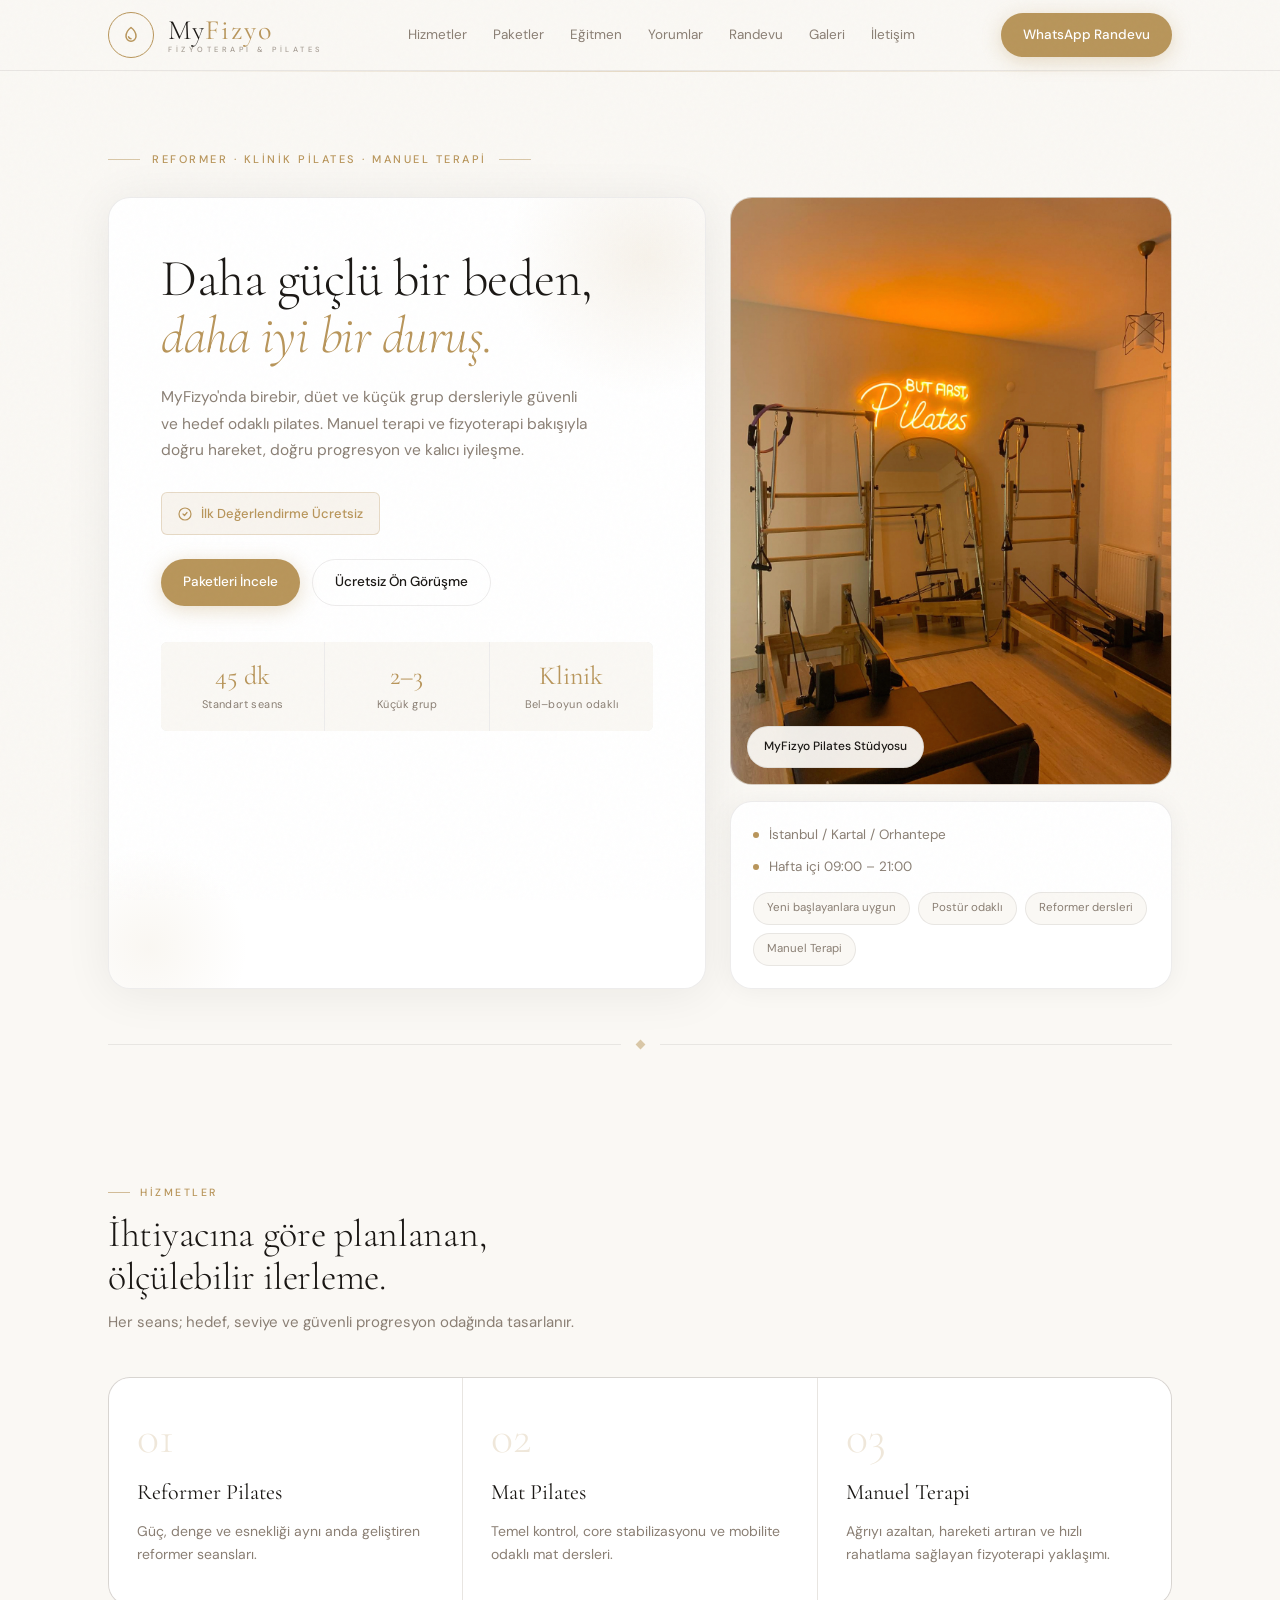
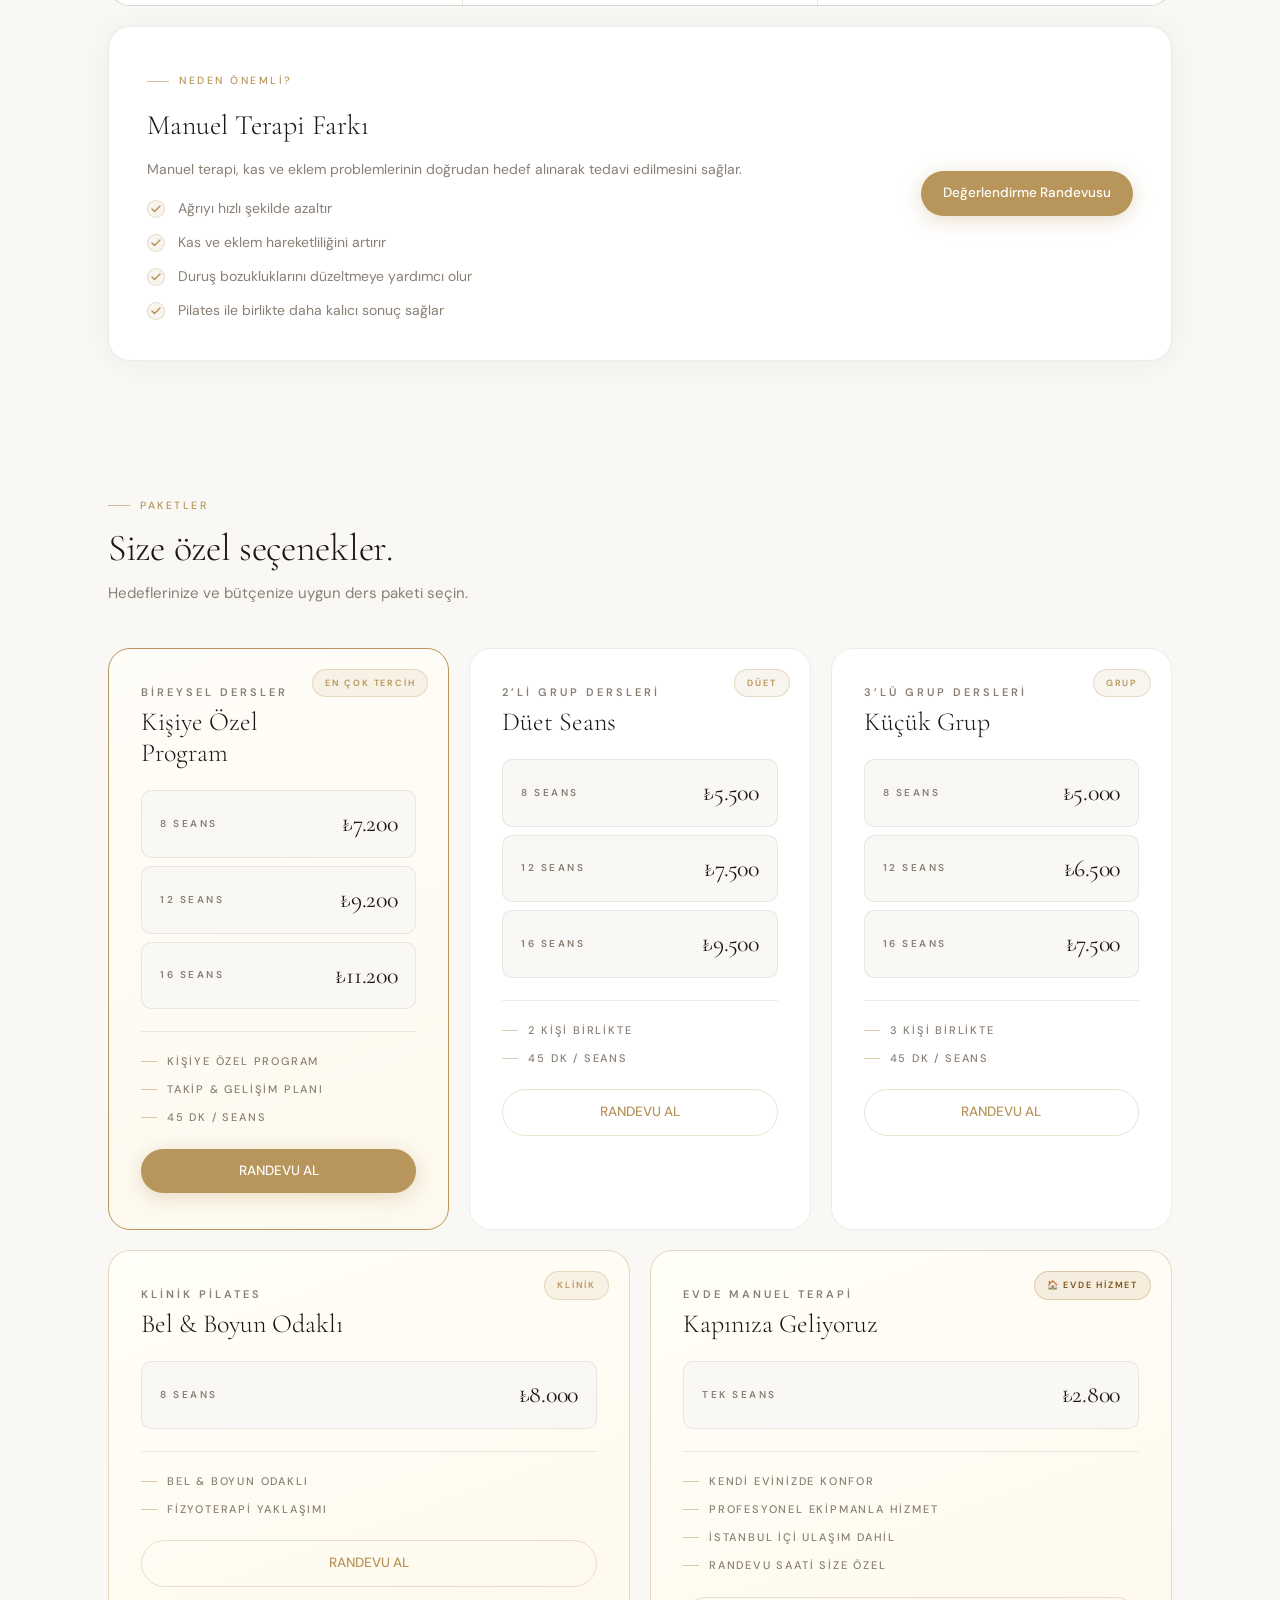
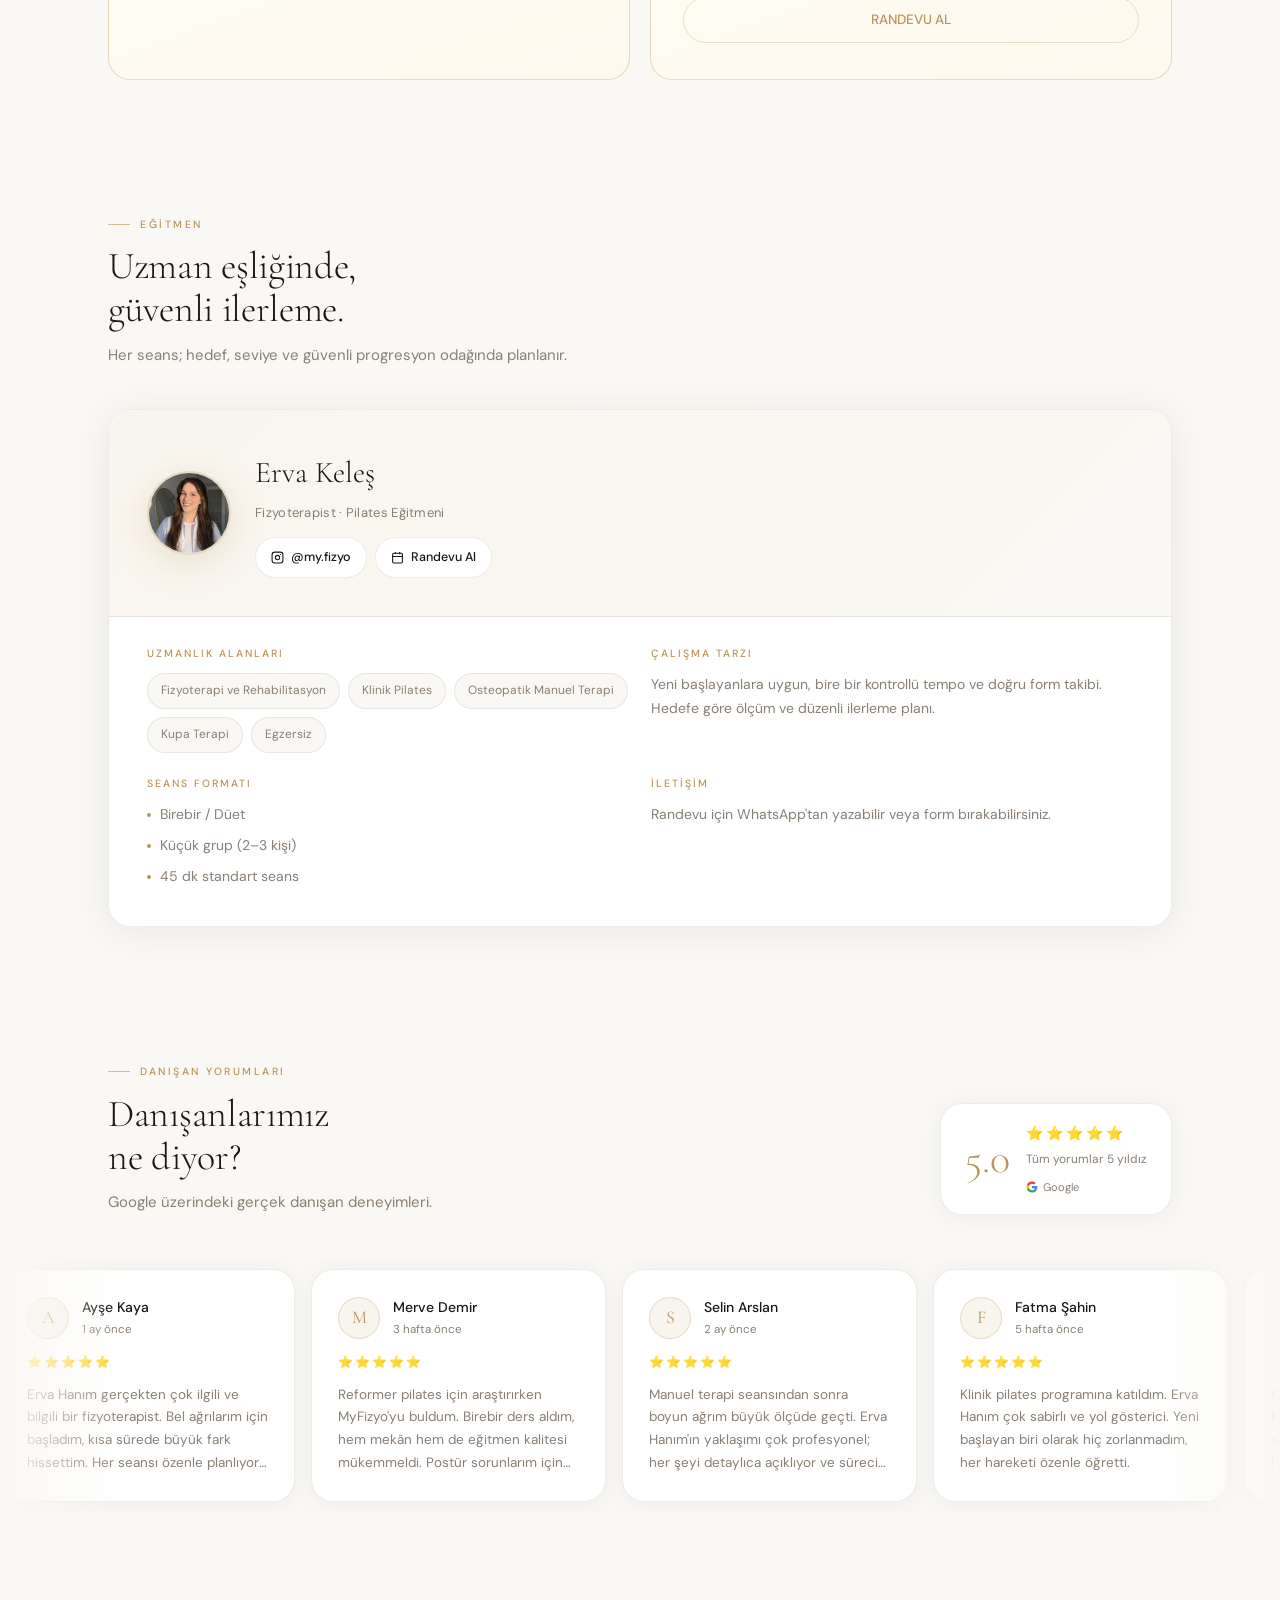
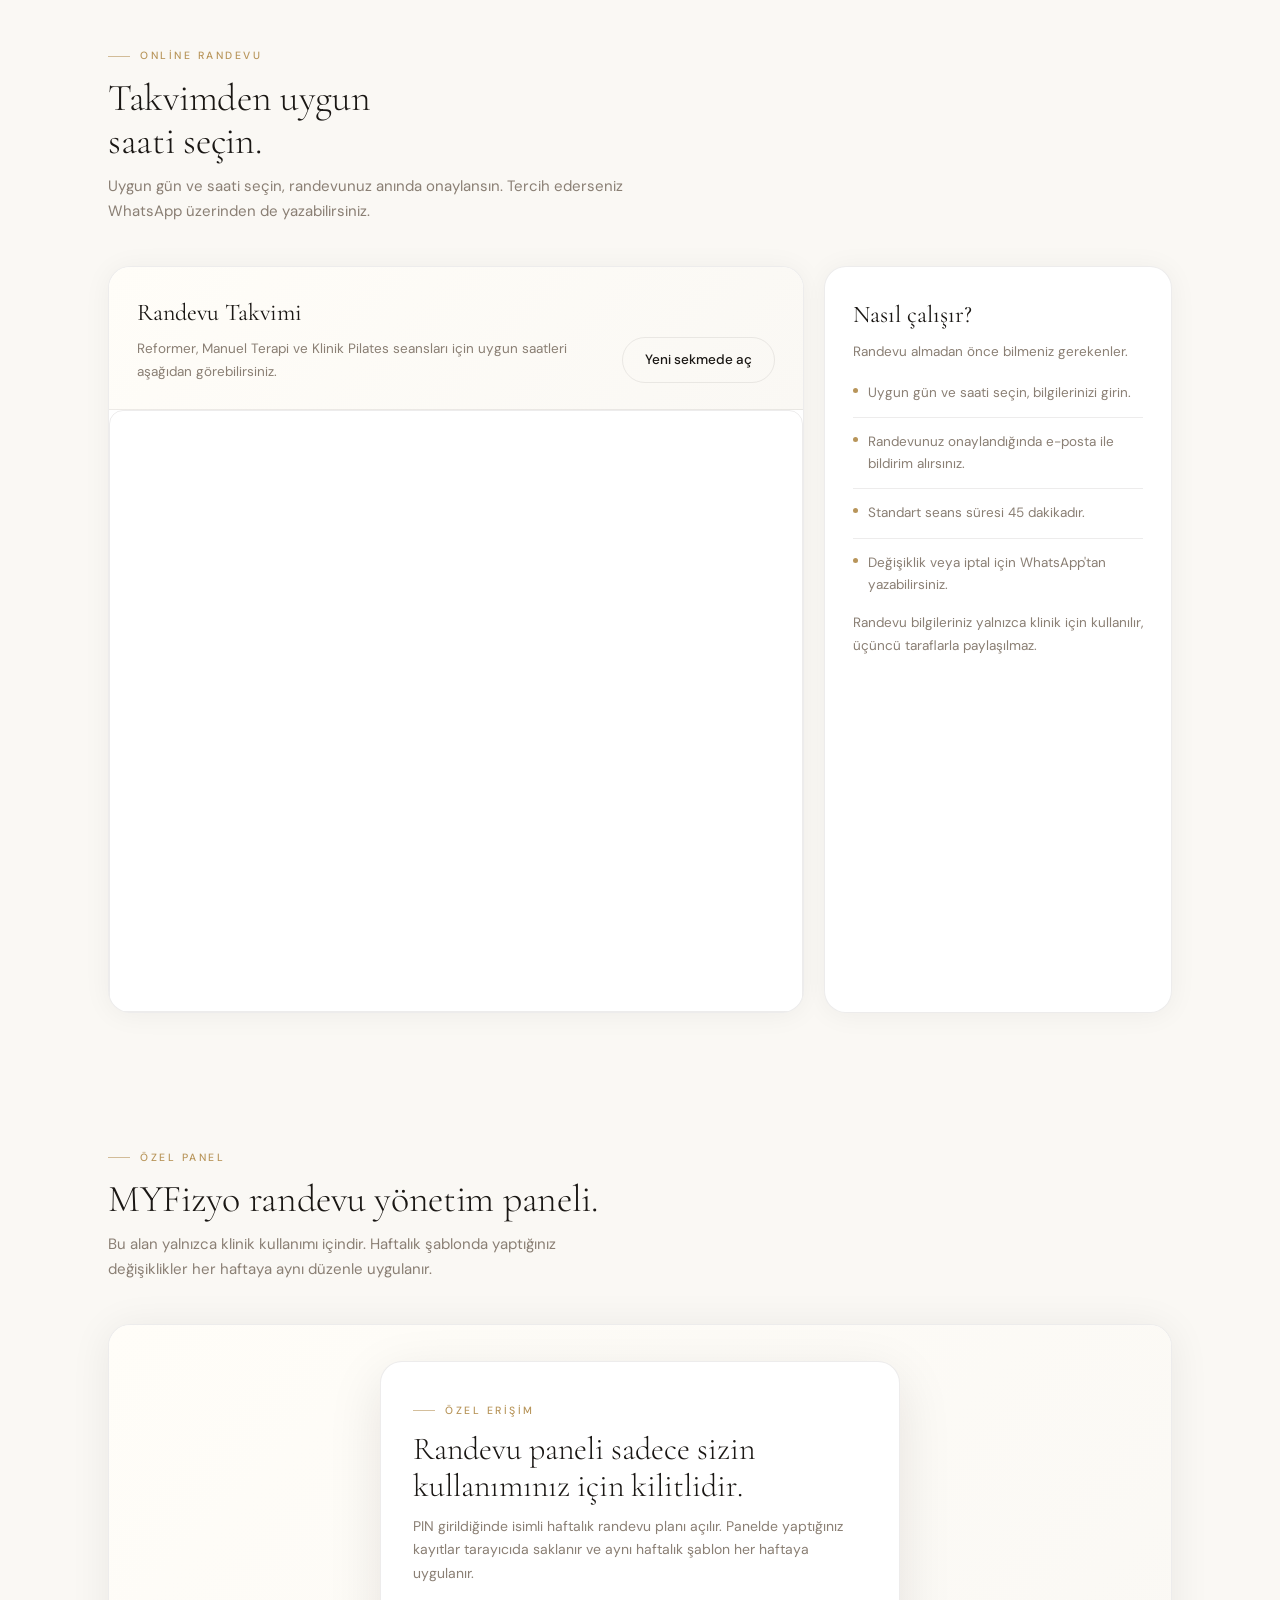
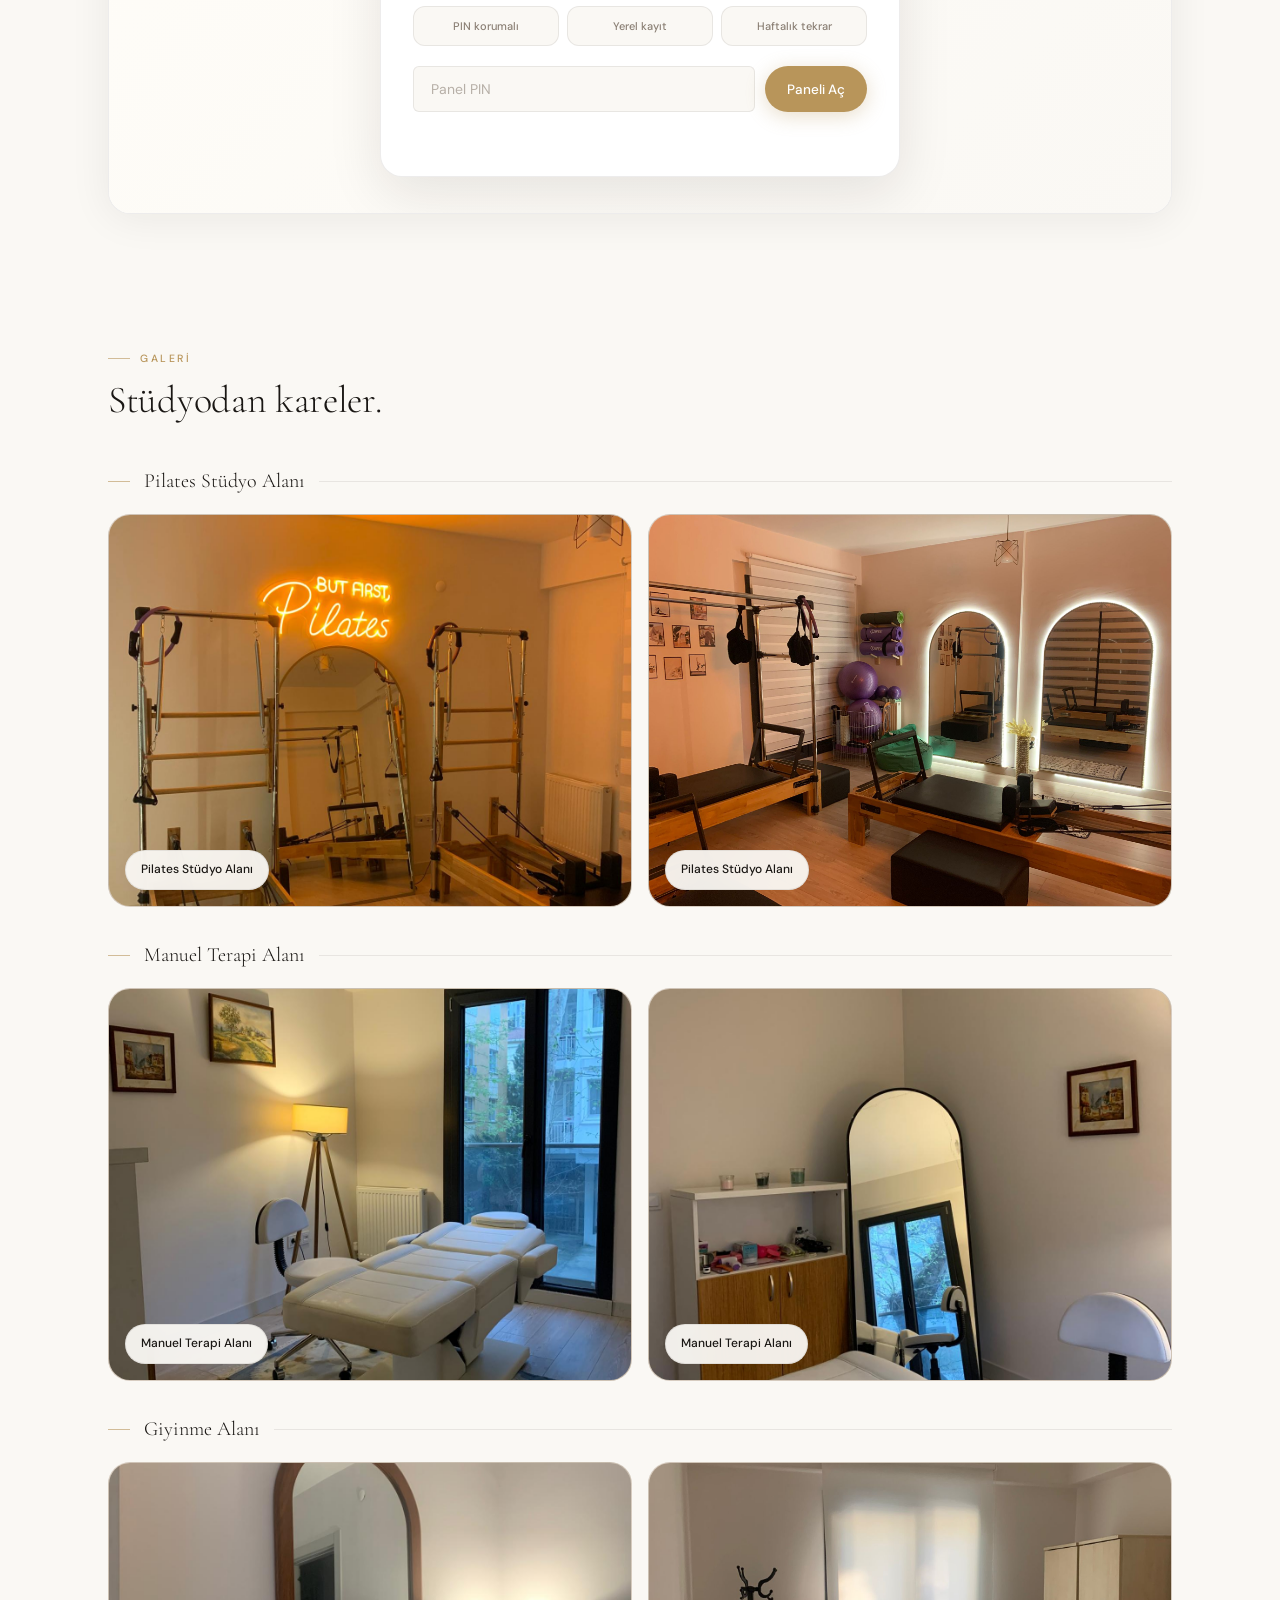
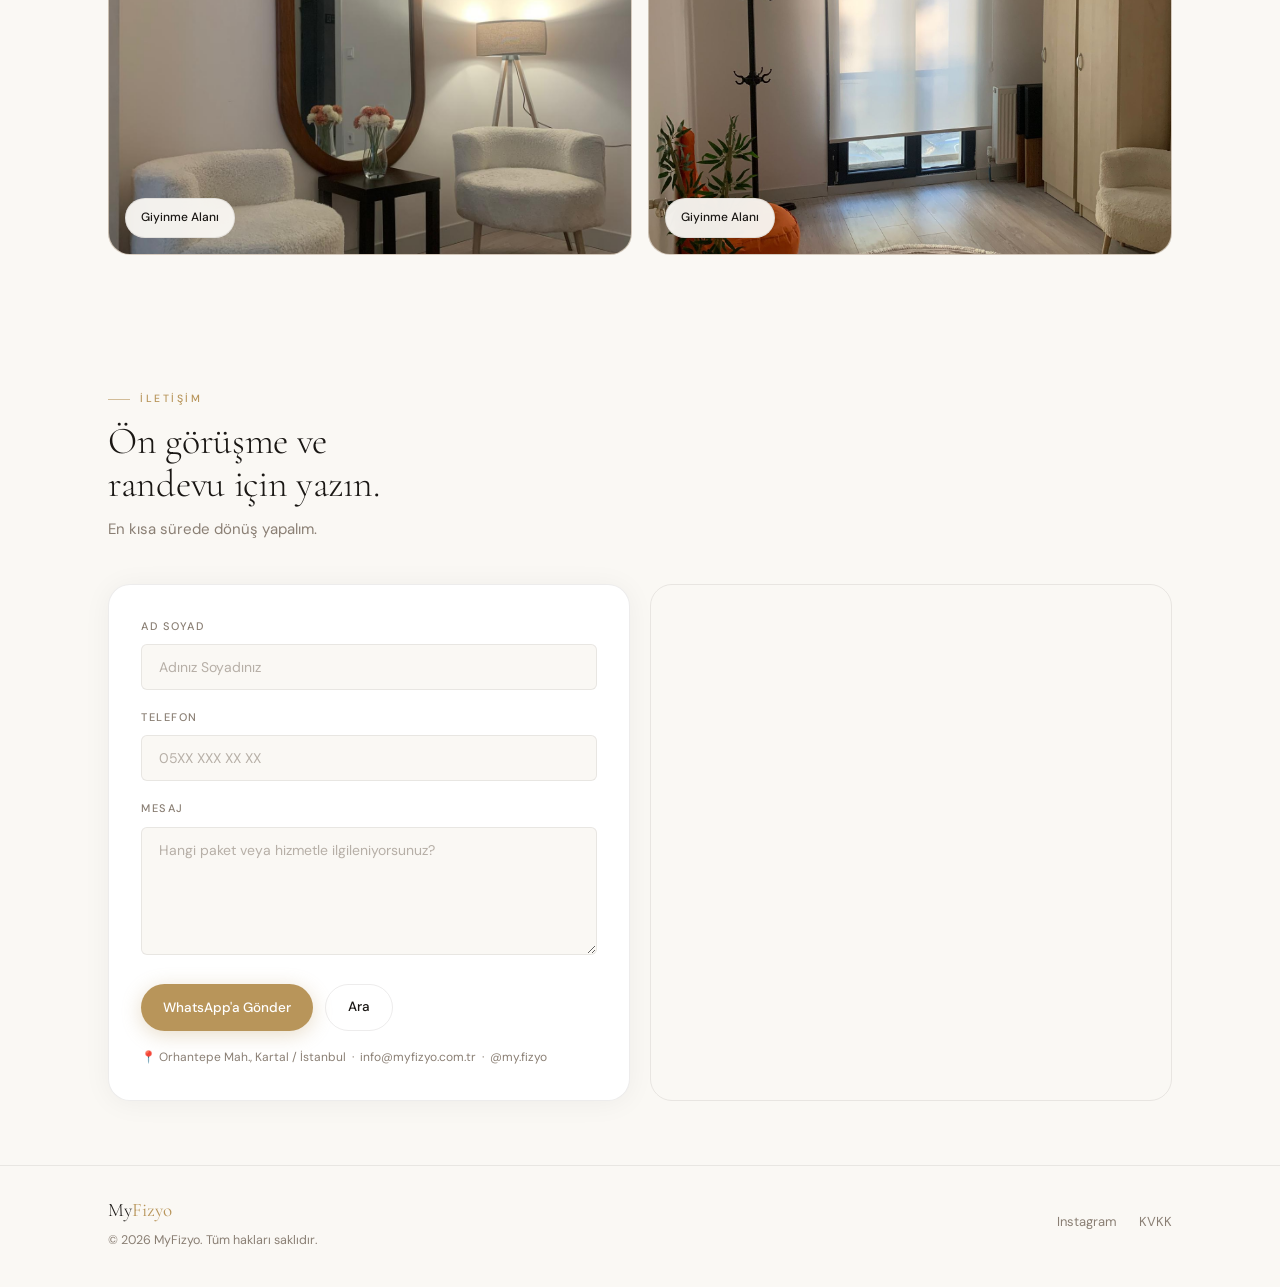
==== commit 440891ff: "Update index.html" ====
--- a/index.html
+++ b/index.html
@@ -577,7 +577,7 @@
             <li>Pilates ile birlikte daha kal&#305;c&#305; sonu&ccedil; sa&#287;lar</li>
           </ul>
         </div>
-        <div style="flex-shrink:0"><a class="btn btn-gold" href="#iletisim">De&#287;erlendirme Randevusu</a></div>
+        <div style="flex-shrink:0"><a class="btn btn-gold" href="#randevu">De&#287;erlendirme Randevusu</a></div>
       </div>
     </section>
  
@@ -616,7 +616,7 @@
             <li>TAKİP &amp; GELİŞİM PLANI</li>
             <li>45 DK / SEANS</li>
           </ul>
-          <div style="margin-top:22px"><a class="btn btn-gold" href="#iletisim" style="width:100%">RANDEVU AL</a></div>
+          <div style="margin-top:22px"><a class="btn btn-gold" href="#randevu" style="width:100%">RANDEVU AL</a></div>
         </div>
  
         <!-- 2'li Grup Dersleri -->
@@ -642,7 +642,7 @@
             <li>2 KİŞİ BİRLİKTE</li>
             <li>45 DK / SEANS</li>
           </ul>
-          <div style="margin-top:22px"><a class="btn btn-ghost" href="#iletisim" style="width:100%">RANDEVU AL</a></div>
+          <div style="margin-top:22px"><a class="btn btn-ghost" href="#randevu" style="width:100%">RANDEVU AL</a></div>
         </div>
  
         <!-- 3'lü Grup Dersleri -->
@@ -668,7 +668,7 @@
             <li>3 KİŞİ BİRLİKTE</li>
             <li>45 DK / SEANS</li>
           </ul>
-          <div style="margin-top:22px"><a class="btn btn-ghost" href="#iletisim" style="width:100%">RANDEVU AL</a></div>
+          <div style="margin-top:22px"><a class="btn btn-ghost" href="#randevu" style="width:100%">RANDEVU AL</a></div>
         </div>
       </div>
  
@@ -690,7 +690,7 @@
             <li>BEL &amp; BOYUN ODAKLI</li>
             <li>FİZYOTERAPİ YAKLAŞIMI</li>
           </ul>
-          <div style="margin-top:22px"><a class="btn btn-ghost" href="#iletisim" style="width:100%">RANDEVU AL</a></div>
+          <div style="margin-top:22px"><a class="btn btn-ghost" href="#randevu" style="width:100%">RANDEVU AL</a></div>
         </div>
  
         <!-- Evde Manuel Terapi -->
@@ -710,7 +710,7 @@
             <li>İSTANBUL İÇİ ULAŞIM DAHİL</li>
             <li>RANDEVU SAATİ SİZE ÖZEL</li>
           </ul>
-          <div style="margin-top:22px"><a class="btn btn-ghost" href="#iletisim" style="width:100%">RANDEVU AL</a></div>
+          <div style="margin-top:22px"><a class="btn btn-ghost" href="#randevu" style="width:100%">RANDEVU AL</a></div>
         </div>
       </div>
     </section>
@@ -732,7 +732,7 @@
                 <svg width="13" height="13" viewBox="0 0 24 24" fill="none" stroke="currentColor" stroke-width="2"><rect x="2" y="2" width="20" height="20" rx="5"/><circle cx="12" cy="12" r="4"/><circle cx="17.5" cy="6.5" r="1" fill="currentColor" stroke="none"/></svg>
                 @my.fizyo
               </a>
-              <a class="link-pill" href="#iletisim">
+              <a class="link-pill" href="#randevu">
                 <svg width="13" height="13" viewBox="0 0 24 24" fill="none" stroke="currentColor" stroke-width="2"><rect x="3" y="4" width="18" height="18" rx="2"/><path d="M16 2v4M8 2v4M3 10h18"/></svg>
                 Randevu Al
               </a>
@@ -808,6 +808,43 @@
  
   <div class="container">
     <section id="randevu">
+      <div class="section-title-group reveal">
+        <div class="section-label">Online Randevu</div>
+        <h2>Takvimden uygun<br>saati se&ccedil;in.</h2>
+        <p>Uygun g&uuml;n ve saati se&ccedil;in, randevunuz an&#305;nda onaylans&#305;n. Tercih ederseniz WhatsApp &uuml;zerinden de yazabilirsiniz.</p>
+      </div>
+      <div class="booking-grid reveal">
+        <div class="booking-card booking-calendar-card">
+          <div class="booking-panel-head">
+            <div>
+              <h3>Randevu Takvimi</h3>
+              <p id="bookingHeadNote">Reformer, Manuel Terapi ve Klinik Pilates seanslar&#305; i&ccedil;in uygun saatleri a&#351;a&#287;&#305;dan g&ouml;rebilirsiniz.</p>
+            </div>
+            <a class="btn btn-outline" id="bookingOpenNewTab" href="#" target="_blank" rel="noopener">Yeni sekmede a&ccedil;</a>
+          </div>
+          <div class="booking-embed" id="bookingEmbedWrap">
+            <iframe id="bookingIframe" title="MyFizyo Online Randevu Takvimi" src="" style="display:none;width:100%;height:600px;border:0" loading="lazy"></iframe>
+            <div id="bookingFallback" style="padding:28px">
+              <p style="color:var(--muted);font-size:13.5px;line-height:1.7;margin-bottom:16px">Online randevu takvimi &ccedil;ok yak&#305;nda burada aktif olacak. &#350;imdilik WhatsApp &uuml;zerinden yazarak randevu alabilirsiniz.</p>
+              <a class="btn btn-gold" id="bookingFallbackWa" href="#">&#128241; WhatsApp'tan Randevu Al</a>
+            </div>
+          </div>
+        </div>
+        <div class="booking-card">
+          <h3>Nas&#305;l &ccedil;al&#305;&#351;&#305;r?</h3>
+          <p>Randevu almadan &ouml;nce bilmeniz gerekenler.</p>
+          <ul class="info-list">
+            <li>Uygun g&uuml;n ve saati se&ccedil;in, bilgilerinizi girin.</li>
+            <li>Randevunuz onayland&#305;&#287;&#305;nda e-posta ile bildirim al&#305;rs&#305;n&#305;z.</li>
+            <li>Standart seans s&uuml;resi 45 dakikad&#305;r.</li>
+            <li>De&#287;i&#351;iklik veya iptal i&ccedil;in WhatsApp'tan yazabilirsiniz.</li>
+          </ul>
+          <p class="privacy-note">Randevu bilgileriniz yaln&#305;zca klinik i&ccedil;in kullan&#305;l&#305;r, &uuml;&ccedil;&uuml;nc&uuml; taraflarla payla&#351;&#305;lmaz.</p>
+        </div>
+      </div>
+    </section>
+
+    <section id="panel">
       <div class="section-title-group reveal">
         <div class="section-label">&Ouml;zel Panel</div>
         <h2>MYFizyo randevu y&ouml;netim paneli.</h2>
@@ -1014,6 +1051,18 @@
  
     /* SETTINGS */
     var WA = "905537141461", PHONE = "+905537141461", IG = "https://instagram.com/my.fizyo";
+
+    /* ==========================================================
+       GOOGLE TAKViM RANDEVU LiNKi
+       Google Takvim'de "Randevu Planlama" (Appointment Schedule)
+       olu\u015fturduktan sonra ald\u0131\u011f\u0131n\u0131z payla\u015f\u0131m linkini
+       (\u00f6r: https://calendar.app.google/xxxxxxxx) a\u015fa\u011f\u0131daki
+       t\u0131rnaklar\u0131n aras\u0131na yap\u0131\u015ft\u0131r\u0131n. Bo\u015f b\u0131rak\u0131rsan\u0131z site
+       otomatik olarak WhatsApp'a y\u00f6nlendirme g\u00f6sterir.
+       ========================================================== */
+    var GOOGLE_CALENDAR_EMBED_URL = "https://calendar.google.com/calendar/appointments/schedules/AcZssZ0Ix3ck_Tv64ViYn71arULcqRpIM_iytGjG4EGhVCIxhutPX3_PITsdVNdcIuyqpI6bZ-OdeZfB?gv=true";
+    var GOOGLE_CALENDAR_SHARE_URL = "https://calendar.app.google/pkcL7CT12UFxSpYc6";
+
     function waLink(t){ return "https://wa.me/"+WA+"?text="+encodeURIComponent(t); }
     var dwa = waLink("MyFizyo i\u00e7in randevu almak istiyorum.\n\u0130smim: ");
     document.getElementById("waBtn").href = dwa;
@@ -1021,6 +1070,31 @@
     document.getElementById("callBtn").href = "tel:"+PHONE;
     document.getElementById("igLink").href = IG;
     document.getElementById("year").textContent = new Date().getFullYear();
+
+    /* ONLINE BOOKING (Google Calendar) */
+    (function(){
+      var configured = GOOGLE_CALENDAR_EMBED_URL && GOOGLE_CALENDAR_EMBED_URL.indexOf("http") === 0;
+      var iframe = document.getElementById("bookingIframe");
+      var fallback = document.getElementById("bookingFallback");
+      var openNewTab = document.getElementById("bookingOpenNewTab");
+      var fallbackWa = document.getElementById("bookingFallbackWa");
+      var headNote = document.getElementById("bookingHeadNote");
+
+      fallbackWa.href = waLink("MyFizyo i\u00e7in online randevu almak istiyorum.\n\u0130smim: ");
+
+      if (configured) {
+        iframe.src = GOOGLE_CALENDAR_EMBED_URL;
+        iframe.style.display = "block";
+        fallback.style.display = "none";
+        openNewTab.href = GOOGLE_CALENDAR_SHARE_URL || GOOGLE_CALENDAR_EMBED_URL;
+        openNewTab.style.display = "inline-flex";
+      } else {
+        iframe.style.display = "none";
+        fallback.style.display = "block";
+        openNewTab.style.display = "none";
+        headNote.textContent = "Online takvim yak\u0131nda aktif olacak. \u015eimdilik WhatsApp \u00fczerinden yazarak randevu alabilirsiniz.";
+      }
+    })();
 
     /* PRIVATE OWNER BOOKING PANEL */
     (function(){
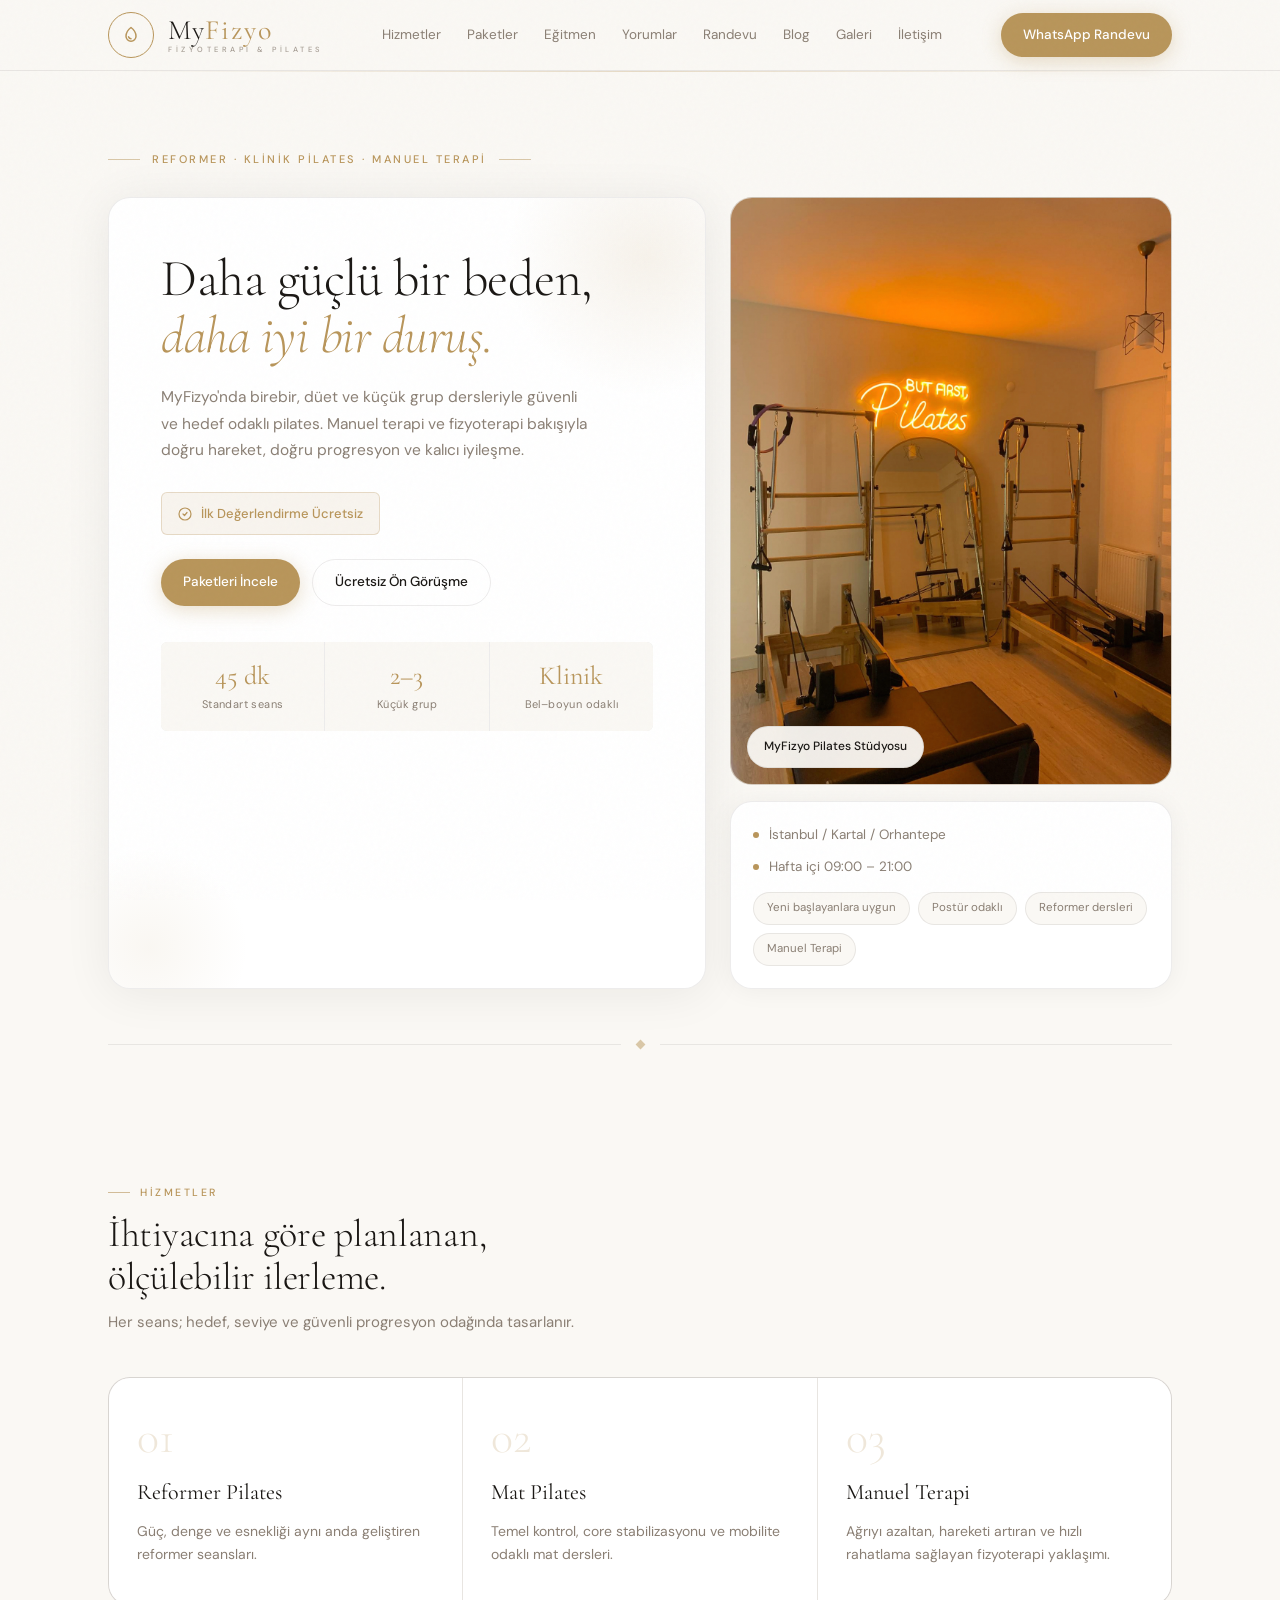
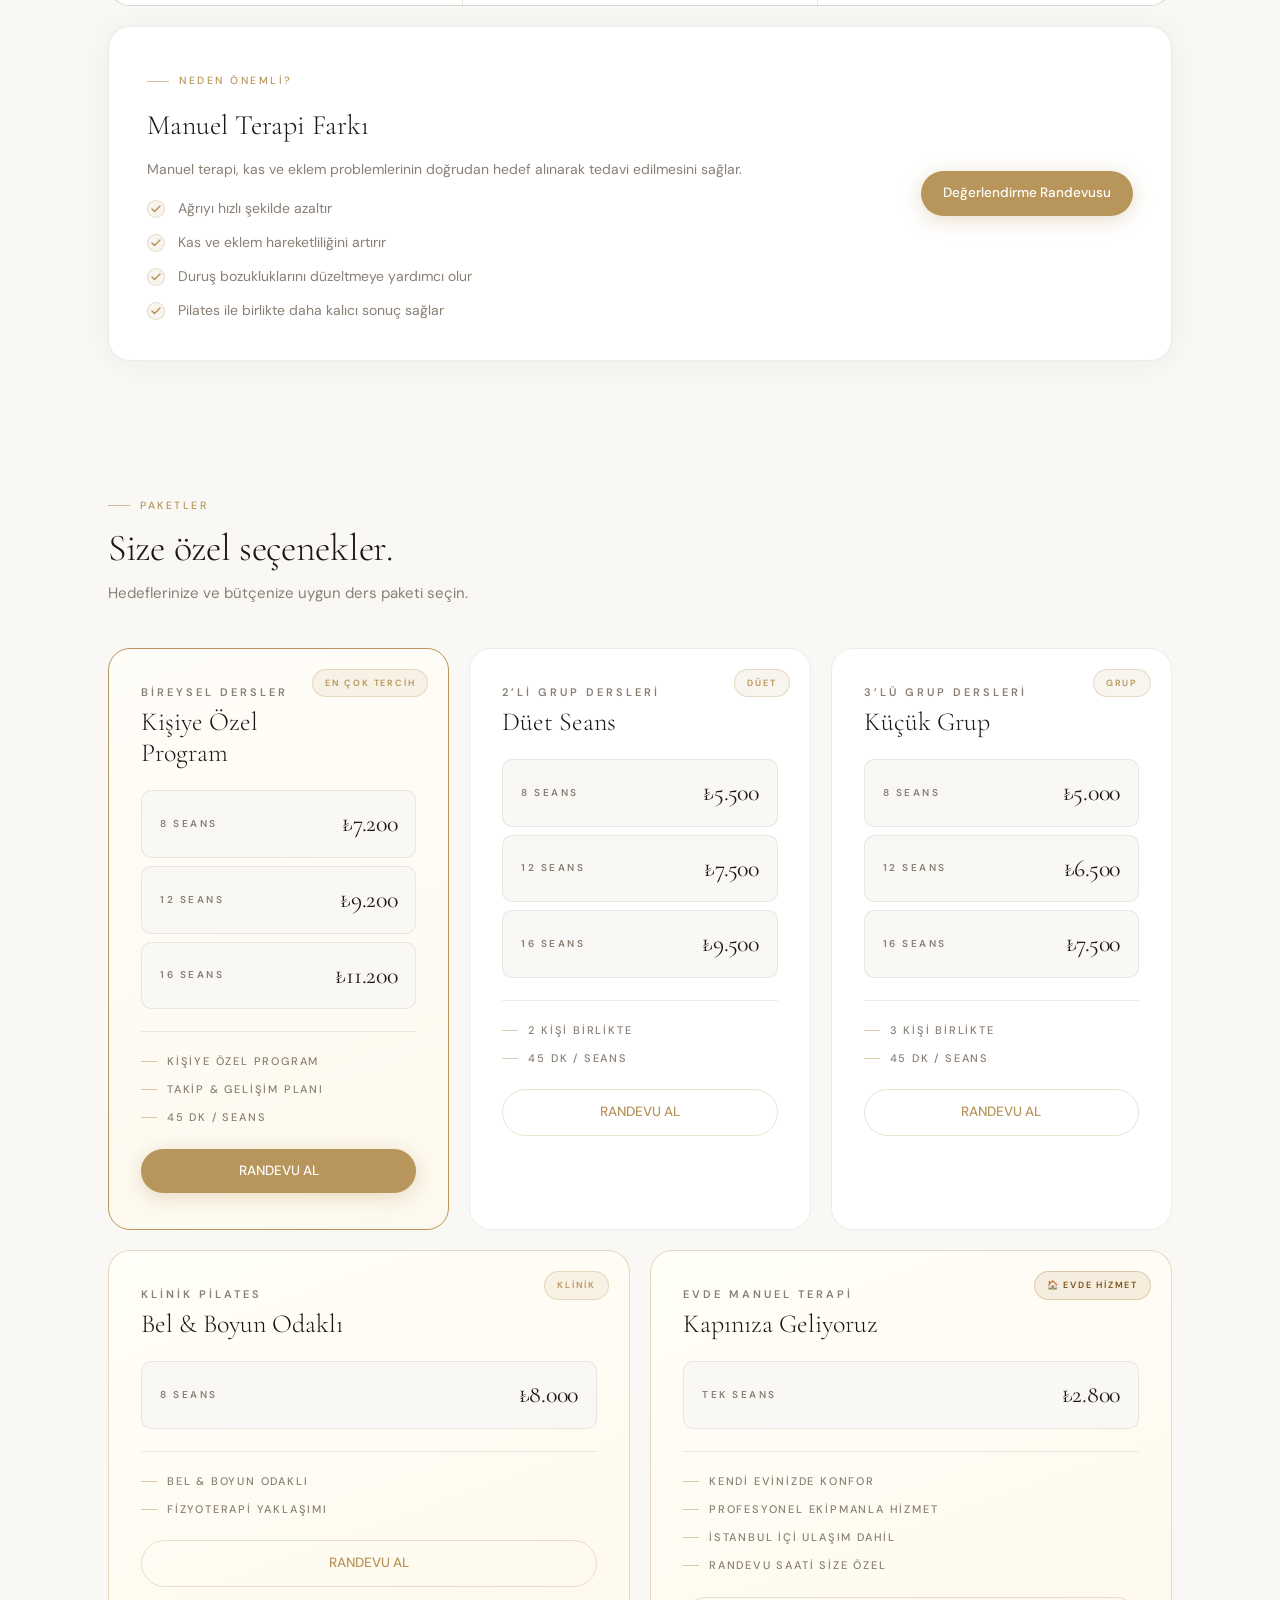
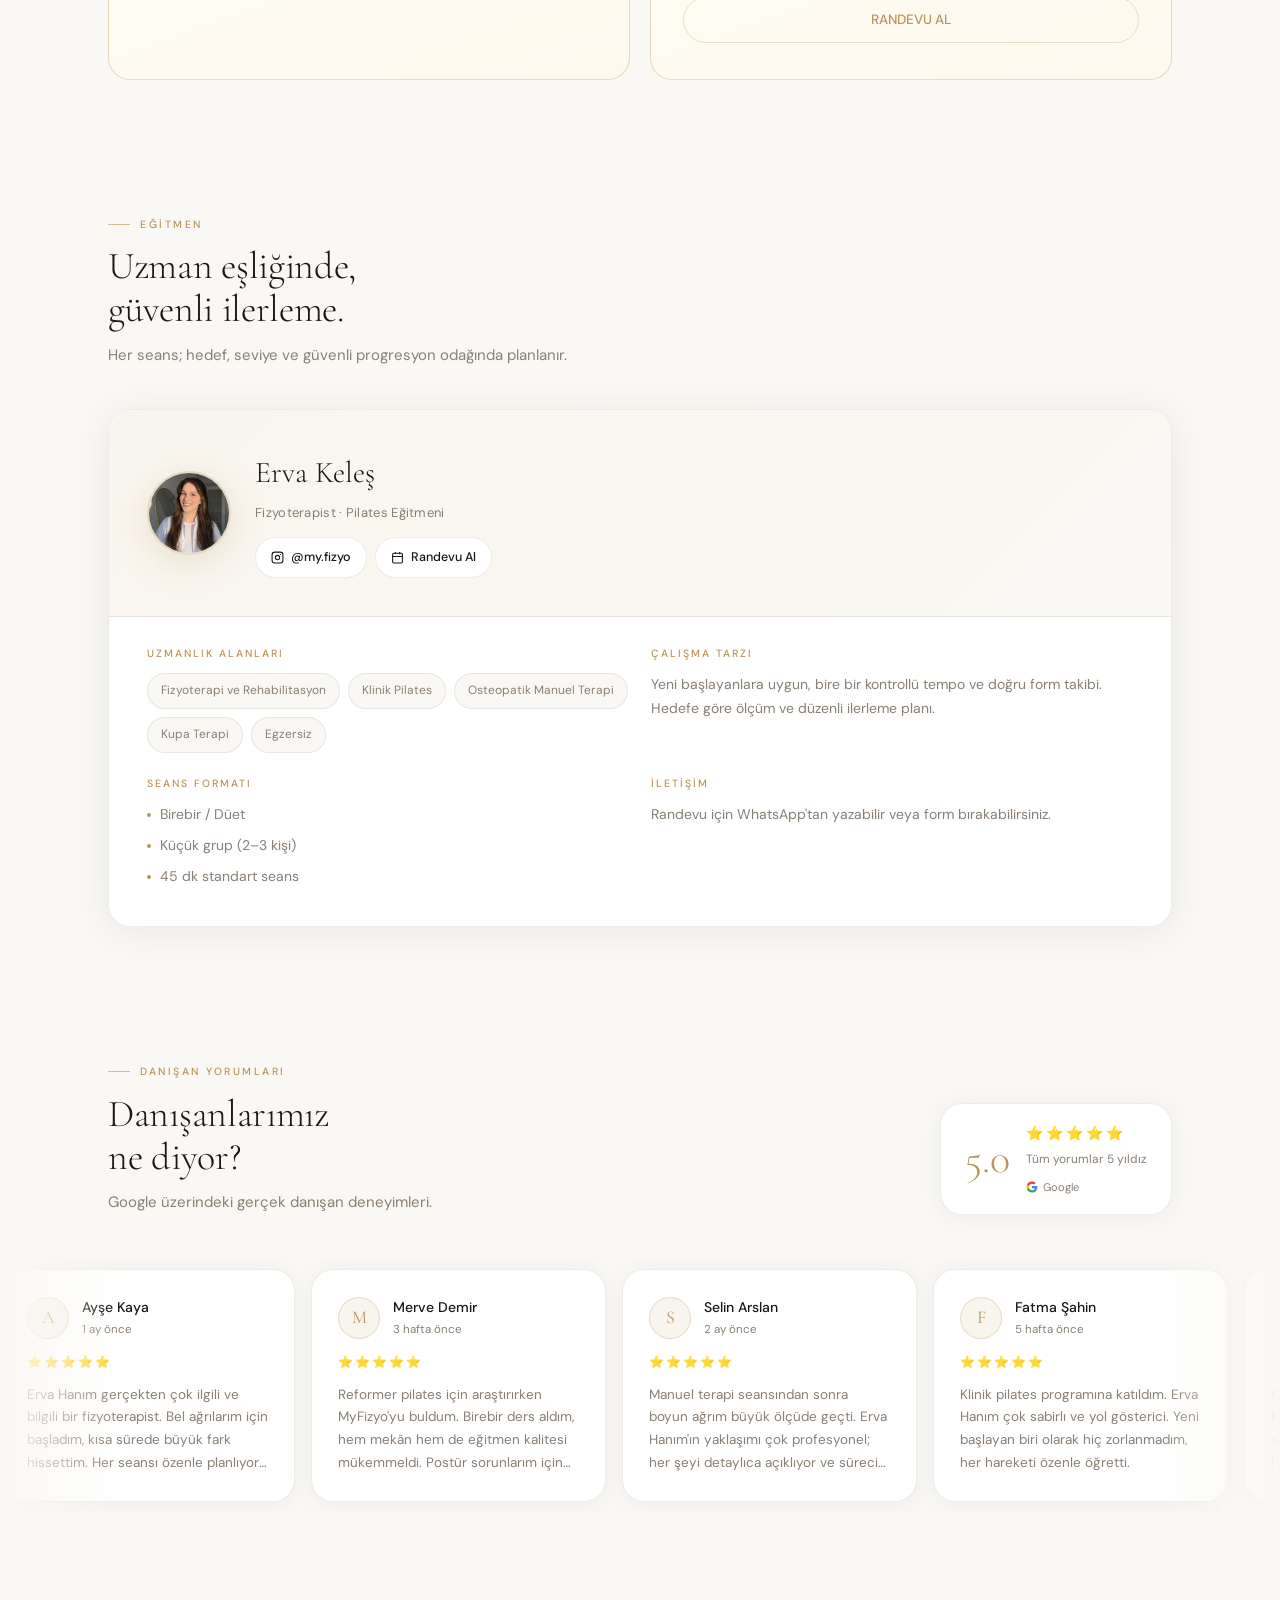
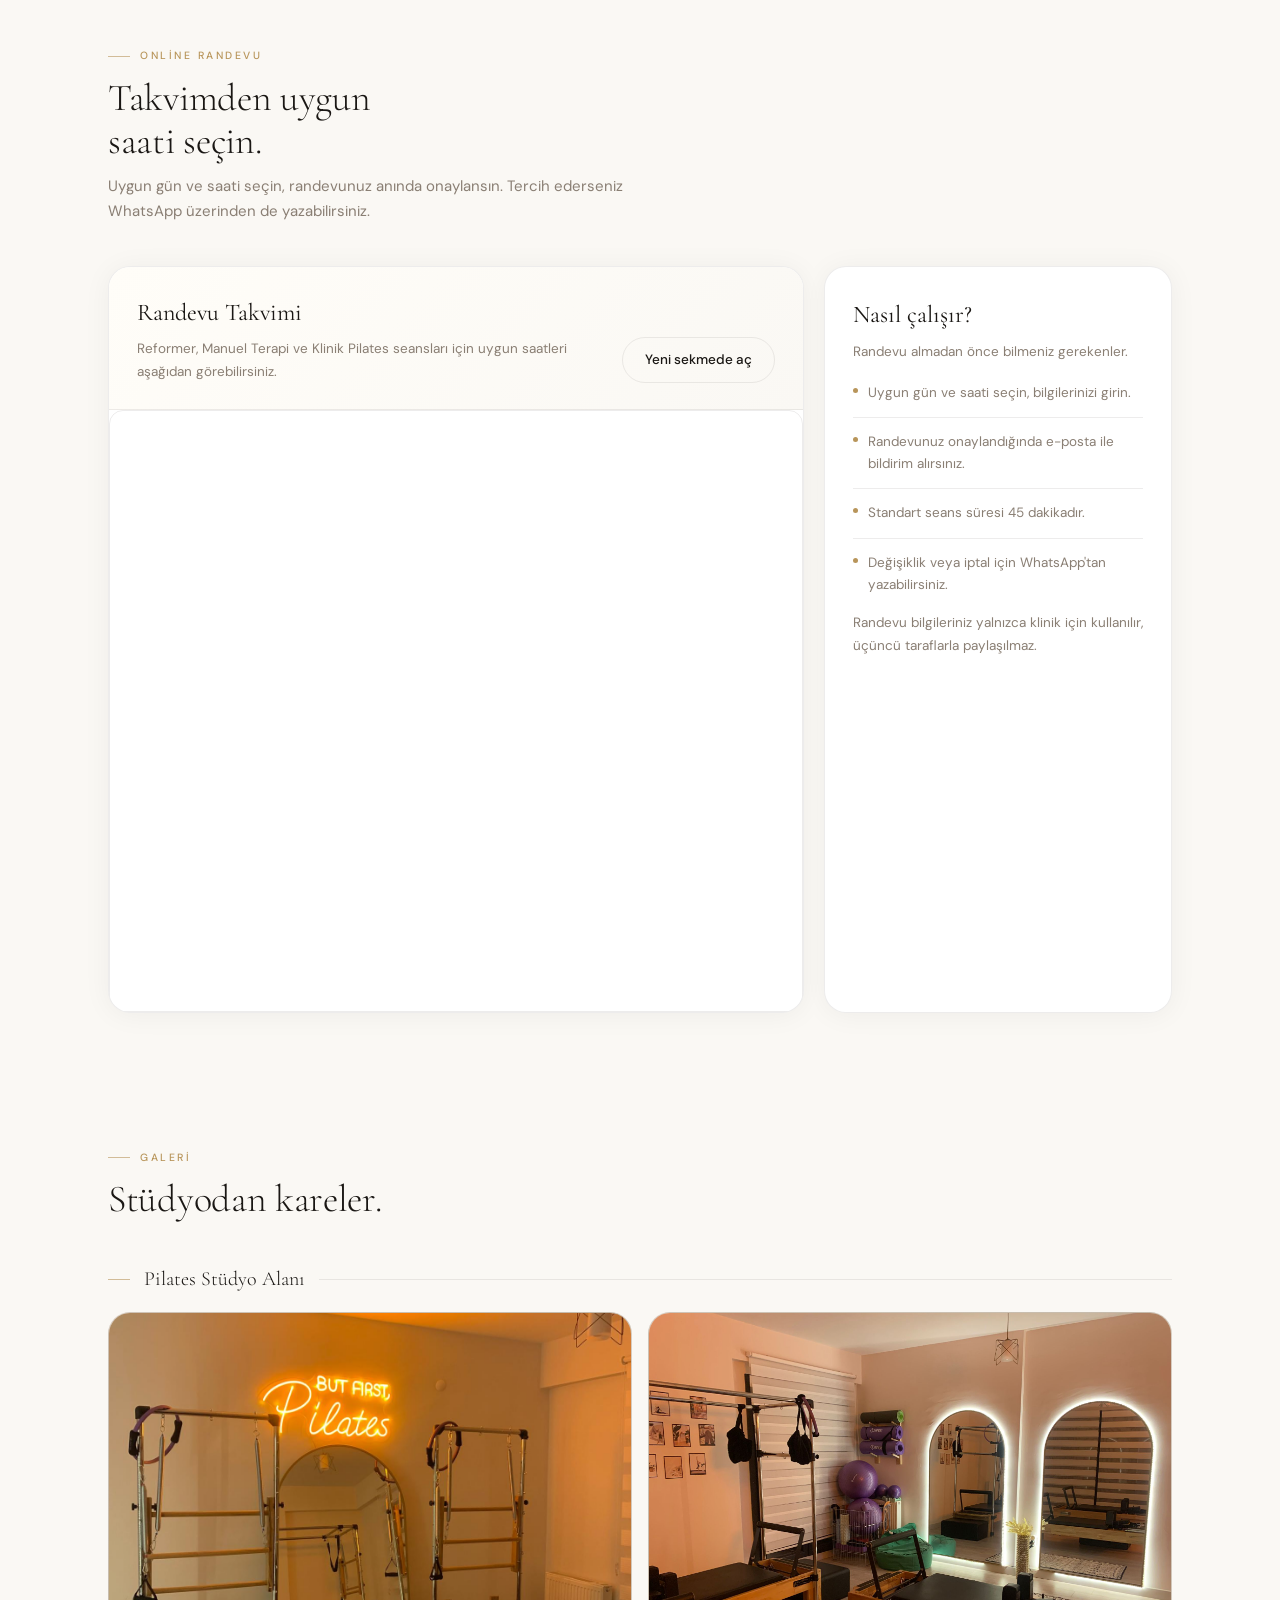
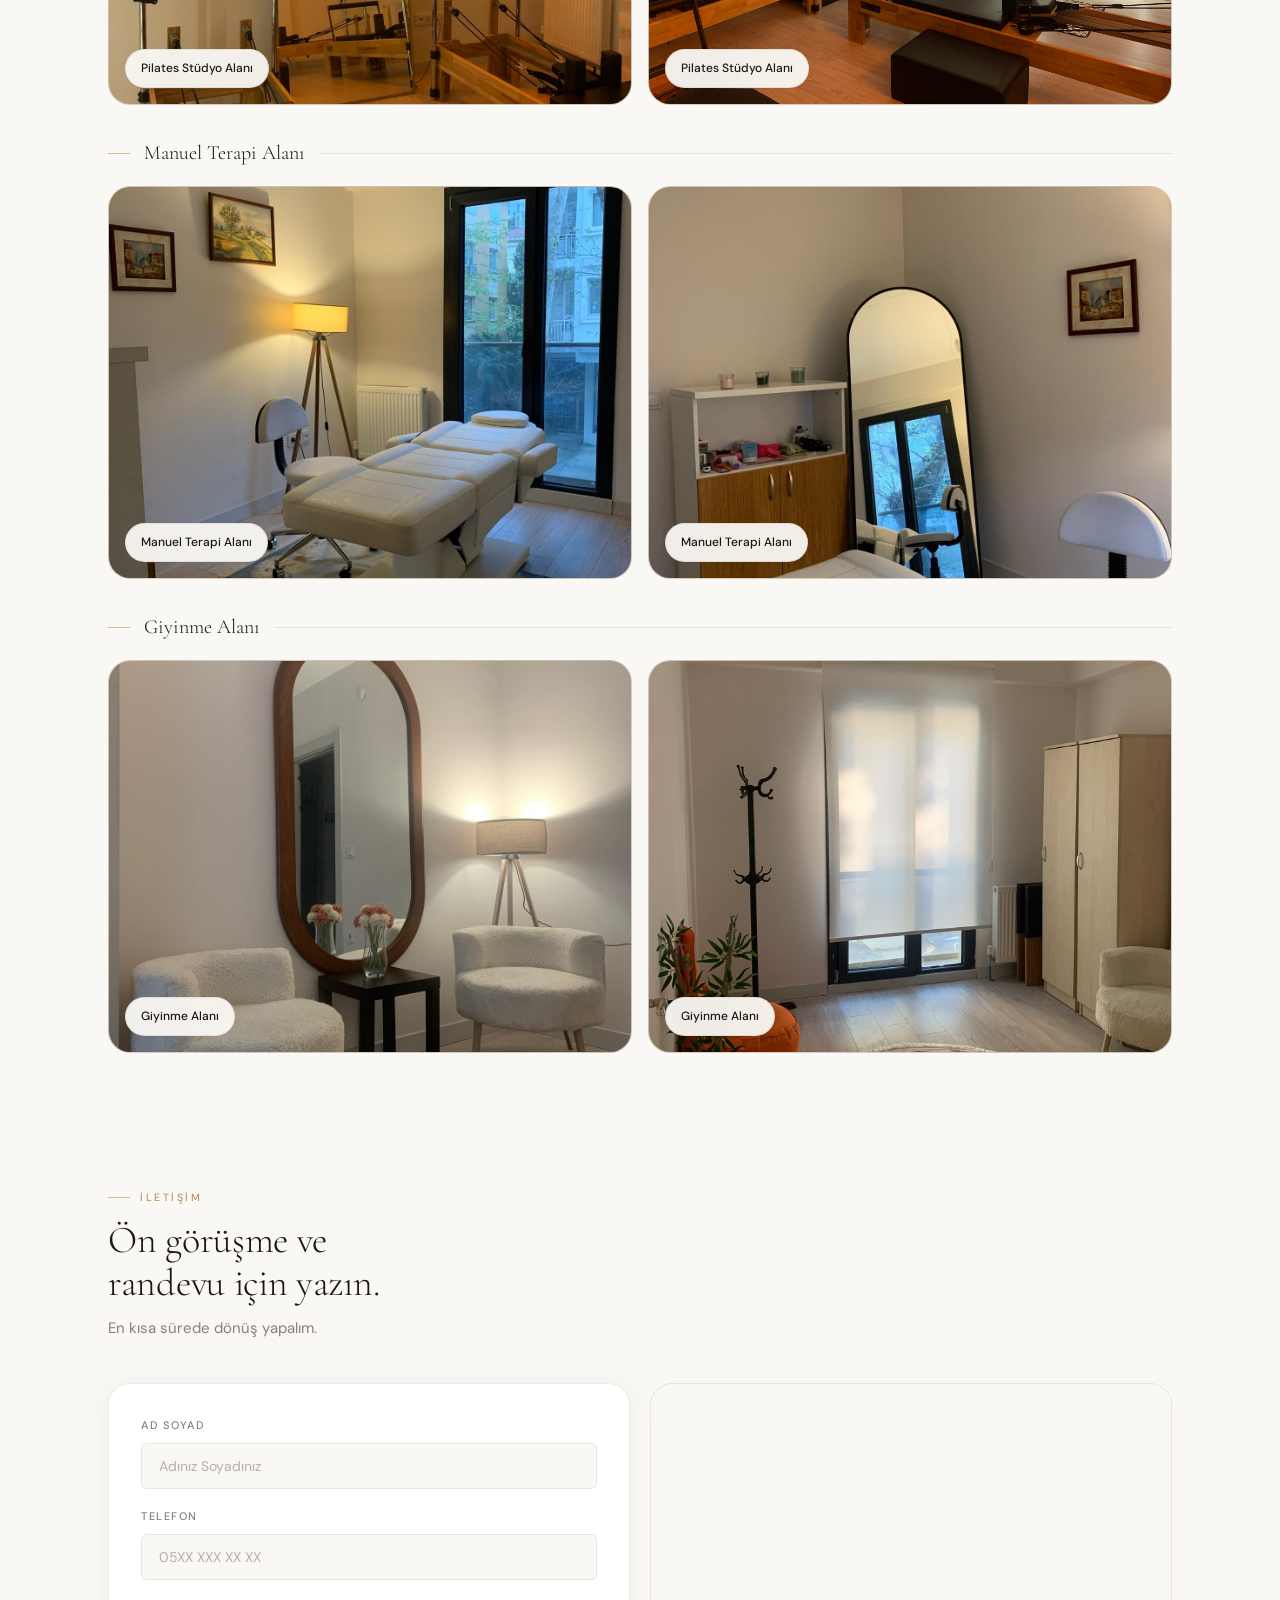
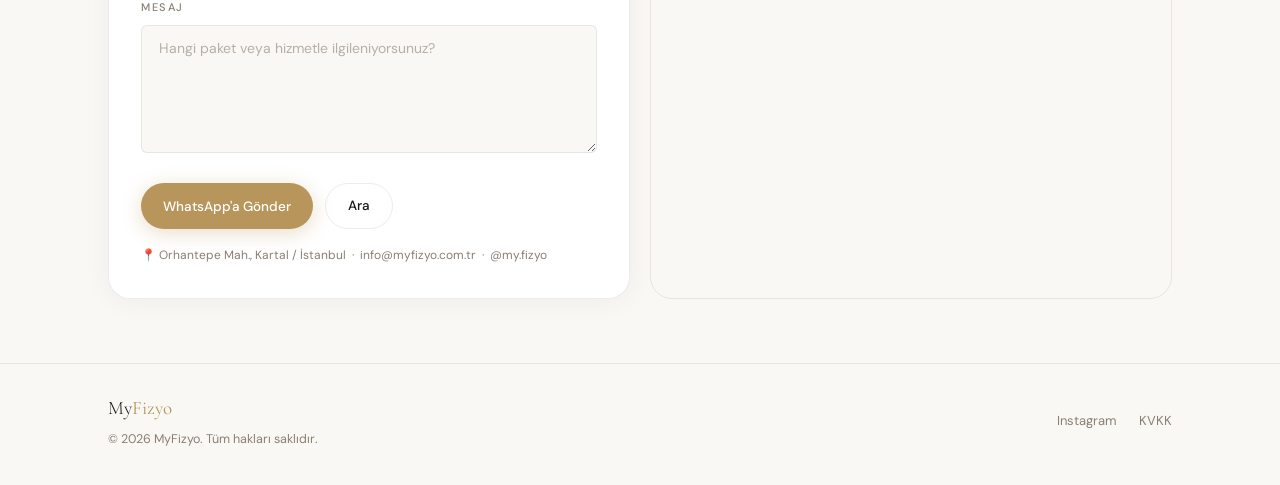
==== commit e696f7ba: "Add files via upload" ====
--- a/index.html
+++ b/index.html
@@ -293,7 +293,6 @@
     .booking-submit{width:100%;margin-top:12px}
     .booking-submit:disabled{opacity:.5;cursor:not-allowed;transform:none;box-shadow:none}
     .privacy-note{font-size:12px;color:var(--muted);line-height:1.7;margin-top:16px}
-    .owner-panel{background:var(--card-bg);border:1px solid var(--divider);border-radius:var(--radius-lg);box-shadow:0 4px 42px rgba(26,23,20,.07);overflow:hidden}
     .owner-lock{display:grid;place-items:center;min-height:380px;padding:36px;background:linear-gradient(135deg,#fffdf8,var(--warm-white))}
     .owner-lock.hidden,.owner-dashboard.hidden{display:none}
     .owner-lock-card{width:min(520px,100%);background:var(--card-bg);border:1px solid var(--divider);border-radius:var(--radius-lg);padding:32px;box-shadow:0 16px 54px rgba(26,23,20,.1)}
@@ -503,6 +502,7 @@
         <a href="#egitmen" onclick="closeMenu()">E&#287;itmen</a>
         <a href="#yorumlar" onclick="closeMenu()">Yorumlar</a>
         <a href="#randevu" onclick="closeMenu()">Randevu</a>
+        <a href="blog/index.html" onclick="closeMenu()">Blog</a>
         <a href="#galeri" onclick="closeMenu()">Galeri</a>
         <a href="#iletisim" onclick="closeMenu()">&#304;leti&#351;im</a>
         <a class="btn btn-gold nav-wa-mobile" id="waBtnMobile" href="#">&#128241; WhatsApp Randevu</a>
@@ -844,114 +844,6 @@
       </div>
     </section>
 
-    <section id="panel">
-      <div class="section-title-group reveal">
-        <div class="section-label">&Ouml;zel Panel</div>
-        <h2>MYFizyo randevu y&ouml;netim paneli.</h2>
-        <p>Bu alan yaln&#305;zca klinik kullan&#305;m&#305; i&ccedil;indir. Haftal&#305;k &#351;ablonda yapt&#305;&#287;&#305;n&#305;z de&#287;i&#351;iklikler her haftaya ayn&#305; d&uuml;zenle uygulan&#305;r.</p>
-      </div>
-      <div class="owner-panel reveal">
-        <div class="owner-lock" id="ownerLock">
-          <div class="owner-lock-card">
-            <div class="section-label">&Ouml;zel eri&#351;im</div>
-            <h3>Randevu paneli sadece sizin kullan&#305;m&#305;n&#305;z i&ccedil;in kilitlidir.</h3>
-            <p>PIN girildi&#287;inde isimli haftal&#305;k randevu plan&#305; a&ccedil;&#305;l&#305;r. Panelde yapt&#305;&#287;&#305;n&#305;z kay&#305;tlar taray&#305;c&#305;da saklan&#305;r ve ayn&#305; haftal&#305;k &#351;ablon her haftaya uygulan&#305;r.</p>
-            <div class="owner-lock-meta" aria-label="Panel &ouml;zellikleri">
-              <span>PIN korumal&#305;</span>
-              <span>Yerel kay&#305;t</span>
-              <span>Haftal&#305;k tekrar</span>
-            </div>
-            <div class="owner-pin-row">
-              <input id="ownerPinInput" type="password" inputmode="numeric" autocomplete="off" placeholder="Panel PIN" aria-label="Panel PIN" />
-              <button class="btn btn-gold" type="button" id="ownerUnlock">Paneli A&ccedil;</button>
-            </div>
-            <p class="booking-message" id="ownerLoginMessage" role="alert"></p>
-          </div>
-        </div>
-
-        <div class="owner-dashboard hidden" id="ownerDashboard">
-          <div class="owner-toolbar">
-            <div>
-              <h3>Haftal&#305;k randevu &#351;ablonu</h3>
-              <p id="ownerWeekLabel">22-26 Haziran</p>
-            </div>
-            <div class="owner-actions">
-              <button class="owner-mini-btn" type="button" id="ownerPrevWeek">&Ouml;nceki hafta</button>
-              <button class="owner-mini-btn" type="button" id="ownerNextWeek">Sonraki hafta</button>
-              <button class="owner-mini-btn" type="button" id="ownerTodayWeek">Bu hafta</button>
-              <button class="owner-mini-btn" type="button" id="ownerResetPlan">Varsay&#305;lana d&ouml;n</button>
-              <button class="owner-mini-btn" type="button" id="ownerLogout">Kilitle</button>
-            </div>
-          </div>
-
-          <div class="owner-kpis" aria-label="Haftal&#305;k &ouml;zet">
-            <div class="owner-kpi"><span>Haftal&#305;k randevu</span><strong id="ownerTotalCount">0</strong></div>
-            <div class="owner-kpi"><span>Reformer</span><strong id="ownerReformerCount">0</strong></div>
-            <div class="owner-kpi"><span>Manuel</span><strong id="ownerManualCount">0</strong></div>
-            <div class="owner-kpi"><span>En yo&#287;un g&uuml;n</span><strong id="ownerBusyDay">-</strong></div>
-          </div>
-
-          <div class="owner-filterbar" aria-label="Randevu filtreleri">
-            <input class="owner-search" id="ownerSearch" type="search" autocomplete="off" placeholder="Dan&#305;&#351;an, not veya telefon ara" />
-            <select class="owner-filter" id="ownerServiceFilter" aria-label="Hizmet filtresi"></select>
-            <span class="owner-filter-note" id="ownerVisibleCount">0 kay&#305;t g&ouml;r&uuml;n&uuml;yor</span>
-          </div>
-
-          <div class="owner-packages" aria-label="Paket takip listesi">
-            <div class="owner-packages-head">
-              <h3>Paket takibi</h3>
-              <span id="ownerPackageSummary">0 aktif paket</span>
-            </div>
-            <div class="owner-package-grid" id="ownerPackageGrid"></div>
-          </div>
-
-          <div class="owner-layout">
-            <div class="owner-calendar" id="ownerCalendar" aria-label="MYFizyo haftal&#305;k randevu takvimi"></div>
-
-            <aside class="owner-editor">
-              <h3>Randevu kayd&#305;</h3>
-              <p>Kaydetti&#287;iniz her kay&#305;t haftal&#305;k &#351;ablona i&#351;lenir ve t&uuml;m haftalarda ayn&#305; g&uuml;n/saatte g&ouml;r&uuml;n&uuml;r.</p>
-              <form class="owner-form" id="ownerForm">
-                <input type="hidden" id="ownerAppointmentId" />
-                <label for="ownerClient">Dan&#305;&#351;an</label>
-                <input id="ownerClient" autocomplete="off" placeholder="Ad Soyad" required />
-                <label for="ownerService">Hizmet</label>
-                <select id="ownerService" required></select>
-                <div class="owner-form-row">
-                  <div>
-                    <label for="ownerWeekday">G&uuml;n</label>
-                    <select id="ownerWeekday" required></select>
-                  </div>
-                  <div>
-                    <label for="ownerTime">Saat</label>
-                    <input id="ownerTime" type="time" min="06:00" max="23:00" step="900" required />
-                  </div>
-                </div>
-                <label for="ownerDuration">S&uuml;re</label>
-                <select id="ownerDuration" required>
-                  <option value="45">45 dakika</option>
-                  <option value="60" selected>60 dakika</option>
-                  <option value="75">75 dakika</option>
-                  <option value="90">90 dakika</option>
-                </select>
-                <label for="ownerPhone">Telefon</label>
-                <input id="ownerPhone" inputmode="tel" autocomplete="off" placeholder="05XX XXX XX XX" />
-                <label for="ownerNote">Not</label>
-                <textarea id="ownerNote" placeholder="Seans notu"></textarea>
-                <div class="owner-form-actions">
-                  <button class="btn btn-gold" type="submit" id="ownerSave">Kaydet</button>
-                  <button class="btn btn-outline" type="button" id="ownerNew">Yeni</button>
-                  <button class="btn btn-outline owner-delete" type="button" id="ownerDelete">Sil</button>
-                  <button class="btn btn-outline" type="button" id="ownerExport">CSV</button>
-                </div>
-                <p class="owner-status" id="ownerStatus" role="status"></p>
-              </form>
-            </aside>
-          </div>
-        </div>
-      </div>
-    </section>
- 
     <section id="galeri">
       <div class="section-title-group reveal">
         <div class="section-label">Galeri</div>
@@ -1096,449 +988,6 @@
       }
     })();
 
-    /* PRIVATE OWNER BOOKING PANEL */
-    (function(){
-      var OWNER_PIN="346122";
-      var STORAGE_KEY="myfizyo-owner-weekly-template-v2";
-      var UNLOCK_KEY="myfizyo-owner-panel-unlocked";
-      var PLAN_START=startOfWeek(new Date(2026,5,22));
-      var services=[
-        {id:"reformer",label:"Reformer Pilates",short:"Reformer"},
-        {id:"manuel",label:"Manuel Terapi",short:"Manuel"},
-        {id:"fizyo",label:"Fizyoterapi",short:"Fizyo"},
-        {id:"klinik",label:"Klinik Pilates",short:"Klinik"},
-        {id:"degerlendirme",label:"De\u011ferlendirme",short:"De\u011ferlendirme"}
-      ];
-      var weekdays=[
-        {id:0,label:"Pazartesi"},
-        {id:1,label:"Sal\u0131"},
-        {id:2,label:"\u00c7ar\u015famba"},
-        {id:3,label:"Per\u015fembe"},
-        {id:4,label:"Cuma"}
-      ];
-      var packageData=[
-        pkg("Ayd\u0131n","Manuel Terapi",6,"2026-07-09",["ayd\u0131n","aydin"]),
-        pkg("Ay\u015fenur Karaduman","Pilates",6,"2026-07-16",["ay\u015fenur karaduman","aysenur karaduman","ay\u015fe","ayse"]),
-        pkg("Eda \u0130leri","Pilates",4,"2026-07-02",["eda ileri"]),
-        pkg("G\u00fcl ve Nursena","Pilates",4,"2026-07-02",["g\u00fcl ve nursena","gul ve nursena","nursena","g\u00fcl eda nur","gul eda nur"]),
-        pkg("Fatma ve Elif Ta\u015fk\u0131n","Pilates",3,"2026-07-05",["fatma ve elif ta\u015fk\u0131n","fatma ve elif taskin","elif ta\u015fk\u0131n","elif taskin","fatma ve k\u0131z\u0131","fatma ve kizi"]),
-        pkg("Onur Akba\u015f","Pilates",12,"2026-08-07",["onur","onur akba\u015f","onur akbas"]),
-        pkg("Ziynet","Pilates",4,"2026-07-10",["ziynet"]),
-        pkg("Seda Bakar","Pilates",5,"2026-07-09",["seda","seda bakar"]),
-        pkg("Eda ve Mustafa","Pilates",6,"2026-07-10",["eda ve mustafa","mustafa"])
-      ];
-      var seedTemplate=[
-        item(0,"12:00","Seda","reformer","Reformer paket seans\u0131"),
-        item(0,"13:00","Onur","reformer","Reformer paket seans\u0131"),
-        item(0,"14:00","Ziynet","reformer","Reformer paket seans\u0131"),
-        item(0,"17:00","Ayd\u0131n","manuel","Manuel terapi"),
-        item(0,"18:00","Cansu K\u00fcbra","fizyo","Fizyoterapi seans\u0131"),
-        item(0,"20:00","G\u00fcl Eda Nur","fizyo","Fizyoterapi seans\u0131"),
-        item(1,"11:00","Fatma Da\u011f","manuel","Manuel terapi"),
-        item(1,"14:00","Ahmet Amca","fizyo","Kontrol ve egzersiz"),
-        item(1,"17:00","Eda ve Mustafa","reformer","\u00c7ift reformer"),
-        item(1,"19:00","Fatma ve k\u0131z\u0131","reformer","\u00c7ift reformer"),
-        item(1,"20:00","Ay\u015fe","reformer","Reformer paket seans\u0131"),
-        item(2,"11:00","Fatma Da\u011f","manuel","Manuel terapi"),
-        item(3,"12:00","Seda","reformer","Reformer paket seans\u0131"),
-        item(3,"13:00","Onur","reformer","Reformer paket seans\u0131"),
-        item(3,"14:00","Ziynet","reformer","Reformer paket seans\u0131"),
-        item(3,"17:00","Ayd\u0131n","manuel","Manuel terapi"),
-        item(3,"18:00","Cansu K\u00fcbra","fizyo","Fizyoterapi seans\u0131"),
-        item(3,"20:00","G\u00fcl Eda Nur","fizyo","Fizyoterapi seans\u0131"),
-        item(4,"11:00","Fatma","manuel","Manuel terapi"),
-        item(4,"14:00","Ahmet Amca","fizyo","Kontrol ve egzersiz"),
-        item(4,"17:00","Eda ve Mustafa","reformer","\u00c7ift reformer"),
-        item(4,"19:00","Fatma ve k\u0131z\u0131","reformer","\u00c7ift reformer"),
-        item(4,"20:00","Ay\u015fe","reformer","Reformer paket seans\u0131")
-      ];
-      var state={weekStart:PLAN_START,template:loadTemplate(),editingId:null,search:"",filter:"all",packagePlans:{}};
-      var lock=document.getElementById("ownerLock");
-      var dashboard=document.getElementById("ownerDashboard");
-      var calendar=document.getElementById("ownerCalendar");
-      var form=document.getElementById("ownerForm");
-      if(!lock||!dashboard||!calendar||!form) return;
-
-      var els={
-        pin:document.getElementById("ownerPinInput"),
-        unlock:document.getElementById("ownerUnlock"),
-        loginMessage:document.getElementById("ownerLoginMessage"),
-        weekLabel:document.getElementById("ownerWeekLabel"),
-        total:document.getElementById("ownerTotalCount"),
-        reformer:document.getElementById("ownerReformerCount"),
-        manual:document.getElementById("ownerManualCount"),
-        busy:document.getElementById("ownerBusyDay"),
-        packageGrid:document.getElementById("ownerPackageGrid"),
-        packageSummary:document.getElementById("ownerPackageSummary"),
-        id:document.getElementById("ownerAppointmentId"),
-        client:document.getElementById("ownerClient"),
-        service:document.getElementById("ownerService"),
-        serviceFilter:document.getElementById("ownerServiceFilter"),
-        search:document.getElementById("ownerSearch"),
-        visibleCount:document.getElementById("ownerVisibleCount"),
-        weekday:document.getElementById("ownerWeekday"),
-        time:document.getElementById("ownerTime"),
-        duration:document.getElementById("ownerDuration"),
-        phone:document.getElementById("ownerPhone"),
-        note:document.getElementById("ownerNote"),
-        status:document.getElementById("ownerStatus"),
-        deleteBtn:document.getElementById("ownerDelete")
-      };
-
-      els.service.innerHTML=services.map(function(s){return '<option value="'+s.id+'">'+escapeHtml(s.label)+'</option>';}).join("");
-      els.serviceFilter.innerHTML='<option value="all">T&uuml;m hizmetler</option>'+services.map(function(s){return '<option value="'+s.id+'">'+escapeHtml(s.label)+'</option>';}).join("");
-      els.weekday.innerHTML=weekdays.map(function(d){return '<option value="'+d.id+'">'+escapeHtml(d.label)+'</option>';}).join("");
-      els.deleteBtn.disabled=true;
-
-      els.unlock.addEventListener("click",unlockPanel);
-      els.pin.addEventListener("keydown",function(e){if(e.key==="Enter") unlockPanel();});
-      els.search.addEventListener("input",function(){state.search=this.value.trim().toLocaleLowerCase("tr-TR");render();});
-      els.serviceFilter.addEventListener("change",function(){state.filter=this.value;render();});
-      document.getElementById("ownerLogout").addEventListener("click",function(){sessionStorage.removeItem(UNLOCK_KEY);showLocked();});
-      document.getElementById("ownerPrevWeek").addEventListener("click",function(){state.weekStart=addDays(state.weekStart,-7);render();});
-      document.getElementById("ownerNextWeek").addEventListener("click",function(){state.weekStart=addDays(state.weekStart,7);render();});
-      document.getElementById("ownerTodayWeek").addEventListener("click",function(){state.weekStart=startOfWeek(new Date());render();});
-      document.getElementById("ownerResetPlan").addEventListener("click",function(){
-        if(!confirm("Haftal\u0131k \u015fablon varsay\u0131lan plana d\u00f6ns\u00fcn m\u00fc?")) return;
-        state.template=clone(seedTemplate);
-        state.editingId=null;
-        saveTemplate();
-        clearForm();
-        render();
-        setStatus("Varsay\u0131lan haftal\u0131k plan y\u00fcklendi.");
-      });
-      document.getElementById("ownerNew").addEventListener("click",clearForm);
-      els.deleteBtn.addEventListener("click",function(){
-        if(!state.editingId) return;
-        if(!confirm("Bu randevu haftal\u0131k \u015fablondan silinsin mi?")) return;
-        state.template=state.template.filter(function(a){return a.id!==state.editingId;});
-        state.editingId=null;
-        saveTemplate();
-        clearForm();
-        render();
-        setStatus("Randevu haftal\u0131k \u015fablondan silindi.");
-      });
-      document.getElementById("ownerExport").addEventListener("click",exportWeekCsv);
-      form.addEventListener("submit",function(e){
-        e.preventDefault();
-        var client=els.client.value.trim();
-        if(!client){setStatus("Dan\u0131\u015fan ad\u0131 gerekli.");return;}
-        var record={
-          id:state.editingId||makeId(),
-          day:Number(els.weekday.value),
-          time:els.time.value,
-          duration:Number(els.duration.value),
-          client:client,
-          service:els.service.value,
-          phone:els.phone.value.trim(),
-          note:els.note.value.trim()
-        };
-        if(hasConflict(record)){setStatus("Ayn\u0131 g\u00fcn ve zaman aral\u0131\u011f\u0131nda ba\u015fka randevu var.");return;}
-        var index=state.template.findIndex(function(a){return a.id===record.id;});
-        if(index>-1) state.template.splice(index,1,record);
-        else state.template.push(record);
-        state.editingId=record.id;
-        saveTemplate();
-        render();
-        fillForm(record);
-        setStatus("Kay\u0131t haftal\u0131k \u015fablona i\u015flendi ve her haftaya uyguland\u0131.");
-      });
-
-      if(sessionStorage.getItem(UNLOCK_KEY)==="1") showDashboard();
-      else showLocked();
-
-      function unlockPanel(){
-        if(els.pin.value.trim()===OWNER_PIN){
-          sessionStorage.setItem(UNLOCK_KEY,"1");
-          els.pin.value="";
-          els.loginMessage.textContent="";
-          showDashboard();
-        }else{
-          els.loginMessage.textContent="PIN hatal\u0131. L\u00fctfen tekrar deneyin.";
-        }
-      }
-      function showLocked(){
-        lock.classList.remove("hidden");
-        dashboard.classList.add("hidden");
-      }
-      function showDashboard(){
-        lock.classList.add("hidden");
-        dashboard.classList.remove("hidden");
-        render();
-      }
-      function item(day,time,client,service,note){
-        return {id:"tpl-"+day+"-"+time.replace(":","")+"-"+client.toLowerCase().replace(/\s+/g,"-"),day:day,time:time,duration:60,client:client,service:service,phone:"",note:note||""};
-      }
-      function pkg(name,service,remaining,expires,aliases){
-        return {name:name,service:service,remaining:remaining,expires:expires,aliases:aliases||[name]};
-      }
-      function loadTemplate(){
-        try{
-          var stored=localStorage.getItem(STORAGE_KEY);
-          if(stored){
-            var parsed=JSON.parse(stored);
-            if(Array.isArray(parsed)) return normalizeTemplate(parsed);
-          }
-        }catch(err){}
-        return clone(seedTemplate);
-      }
-      function saveTemplate(){localStorage.setItem(STORAGE_KEY,JSON.stringify(state.template));}
-      function clone(value){return JSON.parse(JSON.stringify(value));}
-      function normalizeTemplate(list){
-        return list.map(function(a){
-          if(!a.duration) a.duration=60;
-          if(a.day===undefined) a.day=0;
-          return a;
-        });
-      }
-      function render(){
-        var weekDays=weekdays.map(function(d){return addDays(state.weekStart,d.id);});
-        state.packagePlans=buildPackagePlans();
-        els.weekLabel.textContent=formatLong(weekDays[0])+" - "+formatLong(weekDays[4])+" | Bu \u015fablon her haftaya uygulan\u0131r.";
-        renderKpis();
-        renderPackages();
-        calendar.innerHTML=weekDays.map(renderDayView).join("");
-        els.visibleCount.textContent=weekDays.reduce(function(total,date){return total+getVisibleAppointmentsForDate(date).length;},0)+" kay\u0131t g\u00f6r\u00fcn\u00fcyor";
-        calendar.querySelectorAll("[data-owner-id]").forEach(function(btn){
-          btn.addEventListener("click",function(){
-            var appt=state.template.find(function(a){return a.id===btn.getAttribute("data-owner-id");});
-            if(appt) fillForm(appt);
-          });
-        });
-      }
-      function renderKpis(){
-        var weekDays=weekdays.map(function(d){return addDays(state.weekStart,d.id);});
-        var activeWeek=[];
-        weekDays.forEach(function(date){activeWeek=activeWeek.concat(getAppointmentsForDate(date));});
-        var total=activeWeek.length;
-        var reformer=activeWeek.filter(function(a){return a.service==="reformer";}).length;
-        var manual=activeWeek.filter(function(a){return a.service==="manuel";}).length;
-        var counts=weekdays.map(function(d){return {label:d.label,count:getAppointmentsForDate(addDays(state.weekStart,d.id)).length};});
-        counts.sort(function(a,b){return b.count-a.count;});
-        els.total.textContent=total;
-        els.reformer.textContent=reformer;
-        els.manual.textContent=manual;
-        els.busy.textContent=counts[0]&&counts[0].count?counts[0].label:"-";
-      }
-      function renderDay(date){
-        var list=getVisibleAppointmentsForDate(date).sort(sortByTime);
-        var cards=list.map(function(a){
-          var service=getService(a.service);
-          return '<button type="button" class="owner-appointment '+a.service+(a.id===state.editingId?' active':'')+'" data-owner-id="'+escapeHtml(a.id)+'"><strong>'+escapeHtml(a.time+" · "+a.client)+'</strong><span>'+escapeHtml(service.label)+'</span><span>'+escapeHtml(a.note||"Not yok")+'</span></button>';
-        }).join("");
-        if(!cards) cards='<div class="owner-empty">Bu g\u00fcn i\u00e7in kay\u0131t yok</div>';
-        return '<article class="owner-day"><div class="owner-day-head"><span>'+formatWeekday(date)+'</span><strong>'+date.getDate()+'</strong><small>'+formatMonth(date)+'</small></div><div class="owner-day-list">'+cards+'</div></article>';
-      }
-      function renderDayView(date){
-        var list=getVisibleAppointmentsForDate(date).sort(sortByTime);
-        var cards=list.map(function(a){
-          var service=getService(a.service);
-          var duration=Number(a.duration)||60;
-          var timeRange=a.time+" - "+minutesToTime(timeToMinutes(a.time)+duration);
-          var phone=a.phone?'<span class="owner-appt-phone">'+escapeHtml(a.phone)+'</span>':"";
-          return '<button type="button" class="owner-appointment '+a.service+(a.id===state.editingId?' active':'')+'" data-owner-id="'+escapeHtml(a.id)+'"><div class="owner-appt-top"><span class="owner-appt-time">'+escapeHtml(timeRange)+'</span><span class="owner-appt-service">'+escapeHtml(service.short||service.label)+'</span></div><strong>'+escapeHtml(a.client)+'</strong><span>'+escapeHtml(a.note||"Not yok")+'</span>'+phone+packageBadge(a,date)+'</button>';
-        }).join("");
-        if(!cards) cards='<div class="owner-empty">Bu filtrede kay\u0131t yok</div>';
-        return '<article class="owner-day"><div class="owner-day-head"><span>'+formatWeekday(date)+'</span><strong>'+date.getDate()+'</strong><small>'+formatMonth(date)+'</small></div><div class="owner-day-list">'+cards+'</div></article>';
-      }
-      function getVisibleTemplate(){
-        return state.template.filter(function(a){
-          return matchesCurrentFilters(a);
-        });
-      }
-      function getAppointmentsForDate(date){
-        var dayIndex=(date.getDay()||7)-1;
-        return state.template.filter(function(a){
-          return Number(a.day)===dayIndex&&isAppointmentActiveOnDate(a,date);
-        });
-      }
-      function getVisibleAppointmentsForDate(date){
-        return getAppointmentsForDate(date).filter(matchesCurrentFilters);
-      }
-      function matchesCurrentFilters(a){
-        if(state.filter!=="all"&&a.service!==state.filter) return false;
-        if(!state.search) return true;
-        var text=[a.client,a.phone,a.note,getService(a.service).label,a.time].join(" ").toLocaleLowerCase("tr-TR");
-        return text.indexOf(state.search)>-1;
-      }
-      function renderPackages(){
-        var programmed=packageData.filter(function(p){return getPackagePlan(p).perWeek>0;}).length;
-        els.packageSummary.textContent=packageData.length+" paket | "+programmed+" programl\u0131";
-        els.packageGrid.innerHTML=packageData.map(function(p){
-          var plan=getPackagePlan(p);
-          var end=getMembershipEnd(p,plan);
-          var warning=isPackageWarning(p,plan);
-          var done=isPackageDone(p,plan);
-          var className=("owner-package "+(done?"done":(warning?"warning":""))).trim();
-          var programText=plan.perWeek?("Program: haftada "+plan.perWeek+" ders"):"Programda e\u015fle\u015fen kay\u0131t yok";
-          var endText=end?formatDateOnly(end):"-";
-          return '<div class="'+className+'"><strong>'+escapeHtml(p.name)+'</strong><span>'+escapeHtml(p.service)+'</span><span class="owner-package-end">\u00dcyelik biti\u015fi: '+escapeHtml(endText)+'</span><span class="owner-package-note">'+escapeHtml(programText+" | "+membershipReasonText(p,plan))+'</span><span class="owner-package-note">'+escapeHtml("Paket son g\u00fcn\u00fc: "+formatDateOnly(parseDate(p.expires)))+'</span><span class="owner-package-badge">'+escapeHtml(packageRemainingText(p))+'</span></div>';
-        }).join("");
-      }
-      function findPackageForClient(client){
-        return packageData.find(function(p){
-          return matchesPackageClient(p,client);
-        })||null;
-      }
-      function packageRemainingText(p){
-        return p.remaining===null?"Kalan ders belirtilmedi":p.remaining+" ders kald\u0131";
-      }
-      function isPackageWarning(p,plan){
-        if(isPackageDone(p,plan)) return false;
-        if(p.remaining!==null&&p.remaining<=4) return true;
-        var end=getMembershipEnd(p,plan);
-        return end?compareDates(end,addDays(new Date(),21))<=0:false;
-      }
-      function isPackageDone(p,plan){
-        var end=getMembershipEnd(p,plan);
-        return !!end&&compareDates(new Date(),end)>0;
-      }
-      function packageBadge(appt,date){
-        var p=findPackageForClient(appt.client);
-        if(!p) return "";
-        var plan=getPackagePlan(p);
-        var end=getMembershipEnd(p,plan);
-        var lesson=getLessonNumberForDate(appt,date,plan);
-        var label=lesson&&p.remaining!==null?("Ders "+lesson+"/"+p.remaining):packageRemainingText(p);
-        var suffix=end?(" | Biti\u015f: "+formatDateOnly(end)):"";
-        return '<span class="owner-appt-package '+(isPackageWarning(p,plan)?'warning':'')+'">'+escapeHtml(label+suffix)+'</span>';
-      }
-      function buildPackagePlans(){
-        var plans={};
-        packageData.forEach(function(p){plans[p.name]=buildPackagePlan(p);});
-        return plans;
-      }
-      function buildPackagePlan(p){
-        var weekly=state.template.filter(function(a){return matchesPackageClient(p,a.client);}).sort(function(a,b){
-          return Number(a.day)-Number(b.day)||a.time.localeCompare(b.time);
-        });
-        var lessons=[];
-        if(p.remaining!==null&&p.remaining>0&&weekly.length){
-          var week=0;
-          while(lessons.length<p.remaining&&week<260){
-            weekly.forEach(function(a){
-              if(lessons.length>=p.remaining) return;
-              lessons.push({number:lessons.length+1,date:addDays(PLAN_START,(week*7)+Number(a.day)),appointment:a});
-            });
-            week++;
-          }
-        }
-        return {perWeek:weekly.length,finalDate:lessons.length?lessons[lessons.length-1].date:null,lessons:lessons};
-      }
-      function getPackagePlan(p){
-        return state.packagePlans[p.name]||buildPackagePlan(p);
-      }
-      function matchesPackageClient(p,client){
-        var normalized=normalizeText(client);
-        return p.aliases.some(function(alias){
-          var a=normalizeText(alias);
-          return normalized===a||normalized.indexOf(a)>-1;
-        });
-      }
-      function isAppointmentActiveOnDate(appt,date){
-        var p=findPackageForClient(appt.client);
-        if(!p) return true;
-        var end=getMembershipEnd(p,getPackagePlan(p));
-        if(!end) return true;
-        if(compareDates(date,PLAN_START)<0) return true;
-        return compareDates(date,end)<=0;
-      }
-      function getMembershipEnd(p,plan){
-        var expiry=parseDate(p.expires);
-        if(plan&&plan.finalDate) return compareDates(plan.finalDate,expiry)<=0?plan.finalDate:expiry;
-        return expiry;
-      }
-      function membershipReasonText(p,plan){
-        if(!plan||!plan.perWeek) return "Program ba\u011flant\u0131s\u0131 bekliyor";
-        if(!plan.finalDate) return "Paket son g\u00fcn\u00fcne g\u00f6re kapan\u0131r";
-        return compareDates(plan.finalDate,parseDate(p.expires))<=0?"Ders bitince kapan\u0131r":"Paket son g\u00fcn\u00fcnde kapan\u0131r";
-      }
-      function getLessonNumberForDate(appt,date,plan){
-        if(!plan||!plan.lessons) return null;
-        var key=dateKey(date);
-        var hit=plan.lessons.find(function(l){return l.appointment.id===appt.id&&dateKey(l.date)===key;});
-        return hit?hit.number:null;
-      }
-      function fillForm(appt){
-        state.editingId=appt.id;
-        els.id.value=appt.id;
-        els.client.value=appt.client;
-        els.service.value=appt.service;
-        els.weekday.value=String(appt.day);
-        els.time.value=appt.time;
-        els.duration.value=String(appt.duration||60);
-        els.phone.value=appt.phone||"";
-        els.note.value=appt.note||"";
-        els.deleteBtn.disabled=false;
-        render();
-        setStatus("Randevu d\u00fczenleme i\u00e7in a\u00e7\u0131ld\u0131.");
-      }
-      function clearForm(){
-        state.editingId=null;
-        form.reset();
-        els.service.value="reformer";
-        els.weekday.value="0";
-        els.time.value="09:00";
-        els.duration.value="60";
-        els.id.value="";
-        els.deleteBtn.disabled=true;
-        render();
-        setStatus("Yeni haftal\u0131k randevu kayd\u0131 haz\u0131r.");
-      }
-      function hasConflict(record){
-        var start=timeToMinutes(record.time);
-        var end=start+(Number(record.duration)||60);
-        return state.template.some(function(a){
-          if(a.id===record.id||Number(a.day)!==Number(record.day)) return false;
-          var otherStart=timeToMinutes(a.time);
-          var otherEnd=otherStart+(Number(a.duration)||60);
-          return start<otherEnd&&end>otherStart;
-        });
-      }
-      function exportWeekCsv(){
-        var rows=[["Tarih","G\u00fcn","Ba\u015flang\u0131\u00e7","Biti\u015f","S\u00fcre","Dan\u0131\u015fan","Hizmet","Telefon","Ders","Kalan Ders","\u00dcyelik Biti\u015f","Paket Son G\u00fcn","Not"]];
-        weekdays.forEach(function(d){
-          var date=addDays(state.weekStart,d.id);
-          getAppointmentsForDate(date).sort(sortByTime).forEach(function(a){
-            var duration=Number(a.duration)||60;
-            var pack=findPackageForClient(a.client);
-            var plan=pack?getPackagePlan(pack):null;
-            var lesson=pack?getLessonNumberForDate(a,date,plan):null;
-            var end=pack?getMembershipEnd(pack,plan):null;
-            rows.push([dateKey(date),d.label,a.time,minutesToTime(timeToMinutes(a.time)+duration),duration+" dk",a.client,getService(a.service).label,a.phone||"",lesson?("Ders "+lesson+"/"+pack.remaining):"",pack?packageRemainingText(pack):"",end?formatDateOnly(end):"",pack?formatDateOnly(parseDate(pack.expires)):"",a.note||""]);
-          });
-        });
-        var csv=rows.map(function(row){return row.map(function(cell){return '"'+String(cell).replace(/"/g,'""')+'"';}).join(";");}).join("\n");
-        var blob=new Blob(["\ufeff"+csv],{type:"text/csv;charset=utf-8"});
-        var url=URL.createObjectURL(blob);
-        var link=document.createElement("a");
-        link.href=url;
-        link.download="myfizyo-haftalik-randevu-"+dateKey(state.weekStart)+".csv";
-        document.body.appendChild(link);
-        link.click();
-        link.remove();
-        URL.revokeObjectURL(url);
-        setStatus("Se\u00e7ili haftan\u0131n CSV dosyas\u0131 haz\u0131rland\u0131.");
-      }
-      function setStatus(text){els.status.textContent=text;clearTimeout(setStatus.timer);setStatus.timer=setTimeout(function(){els.status.textContent="";},3600);}
-      function sortByTime(a,b){return a.time.localeCompare(b.time);}
-      function getService(id){return services.find(function(s){return s.id===id;})||services[0];}
-      function makeId(){return "tpl-"+Date.now().toString(36)+"-"+Math.random().toString(36).slice(2,7);}
-      function startOfWeek(date){var d=new Date(date.getFullYear(),date.getMonth(),date.getDate());var day=d.getDay()||7;d.setDate(d.getDate()-day+1);return d;}
-      function addDays(date,n){var d=new Date(date.getFullYear(),date.getMonth(),date.getDate());d.setDate(d.getDate()+n);return d;}
-      function parseDate(value){var p=value.split("-").map(Number);return new Date(p[0],p[1]-1,p[2]);}
-      function timeToMinutes(time){var parts=time.split(":").map(Number);return parts[0]*60+parts[1];}
-      function minutesToTime(total){var hours=Math.floor(total/60)%24;var minutes=total%60;return String(hours).padStart(2,"0")+":"+String(minutes).padStart(2,"0");}
-      function dateKey(date){return date.getFullYear()+"-"+String(date.getMonth()+1).padStart(2,"0")+"-"+String(date.getDate()).padStart(2,"0");}
-      function compareDates(a,b){var x=dateKey(a),y=dateKey(b);return x===y?0:(x<y?-1:1);}
-      function formatLong(date){return new Intl.DateTimeFormat("tr-TR",{day:"numeric",month:"long",year:"numeric"}).format(date);}
-      function formatDateOnly(date){return new Intl.DateTimeFormat("tr-TR",{day:"numeric",month:"long"}).format(date);}
-      function formatWeekday(date){return new Intl.DateTimeFormat("tr-TR",{weekday:"short"}).format(date);}
-      function formatMonth(date){return new Intl.DateTimeFormat("tr-TR",{month:"long"}).format(date);}
-      function normalizeText(value){return String(value||"").toLocaleLowerCase("tr-TR").normalize("NFD").replace(/[\u0300-\u036f]/g,"").replace(/\s+/g," ").trim();}
-      function escapeHtml(v){return String(v).replace(/[&<>"']/g,function(c){return {"&":"&amp;","<":"&lt;",">":"&gt;",'"':"&quot;","'":"&#039;"}[c];});}
-    })();
- 
     document.getElementById("contactForm").addEventListener("submit",function(e){
       e.preventDefault();
       var n=document.getElementById("cname").value.trim();
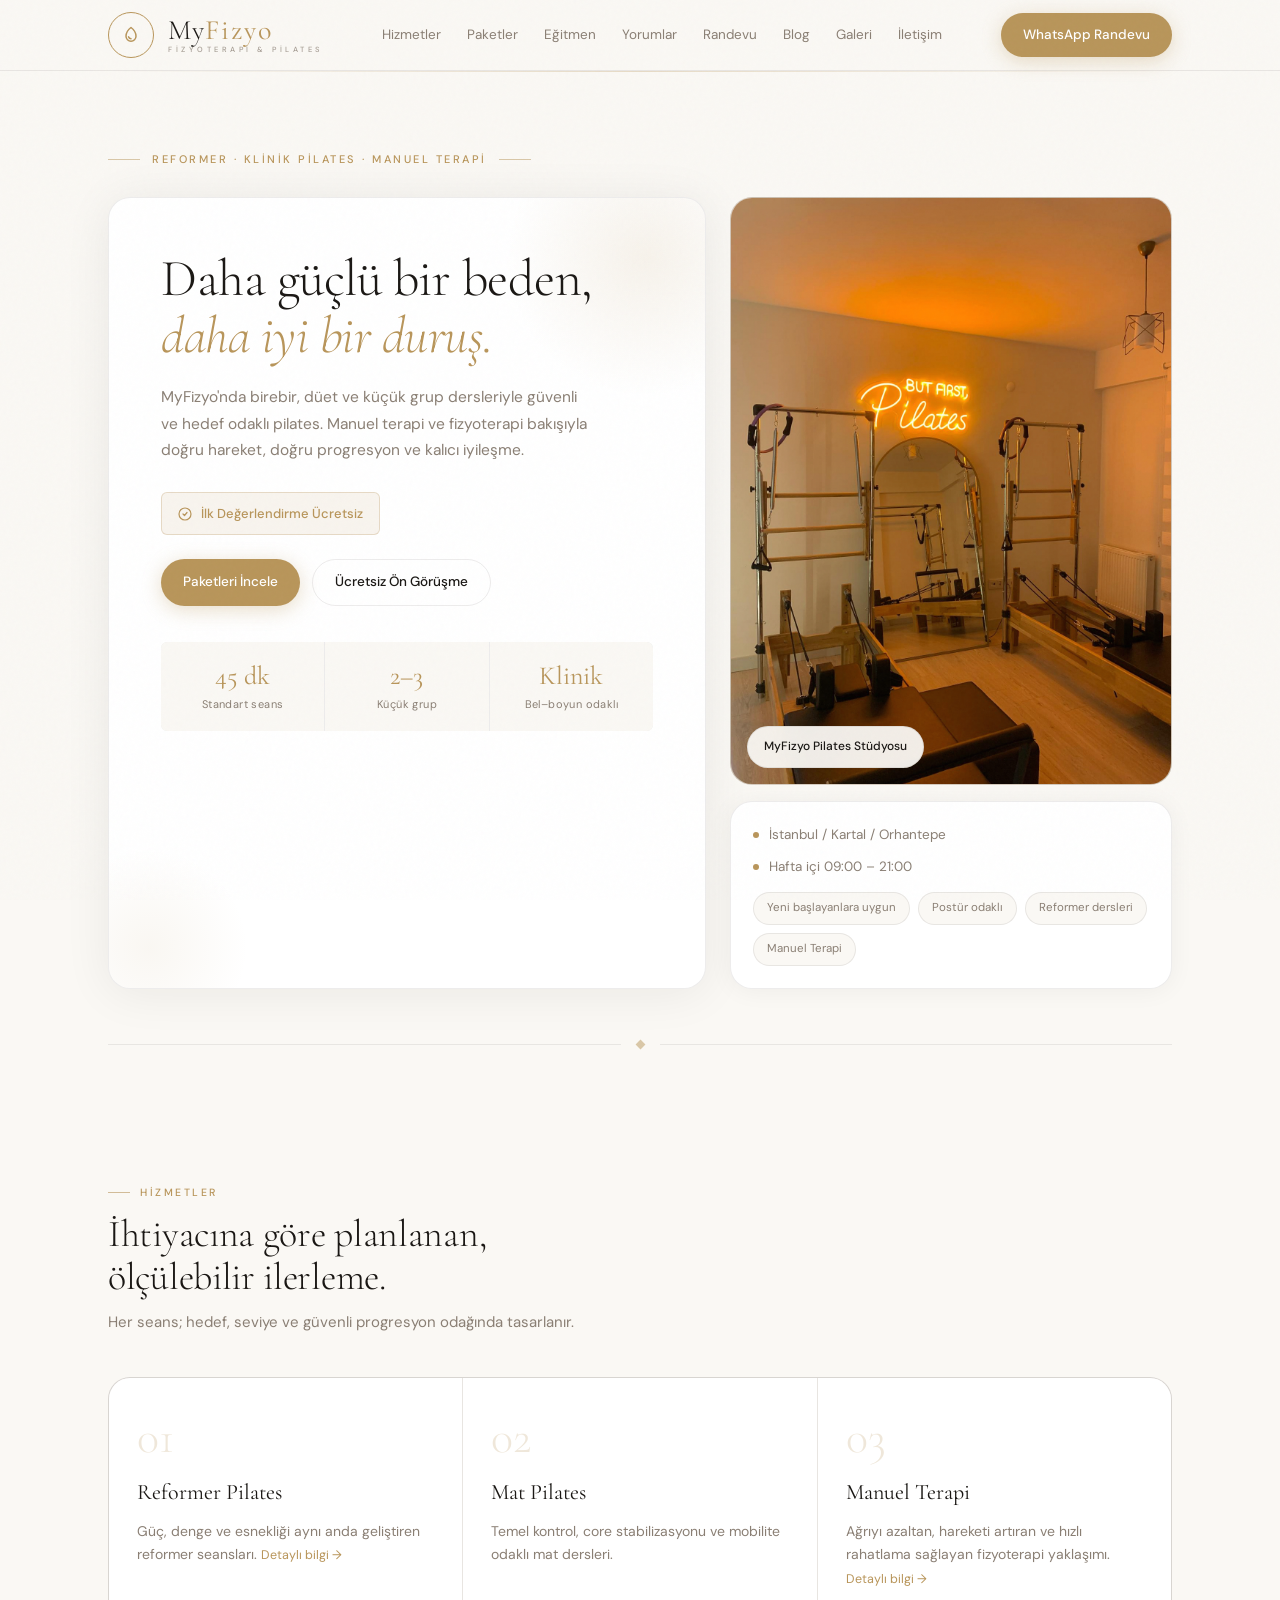
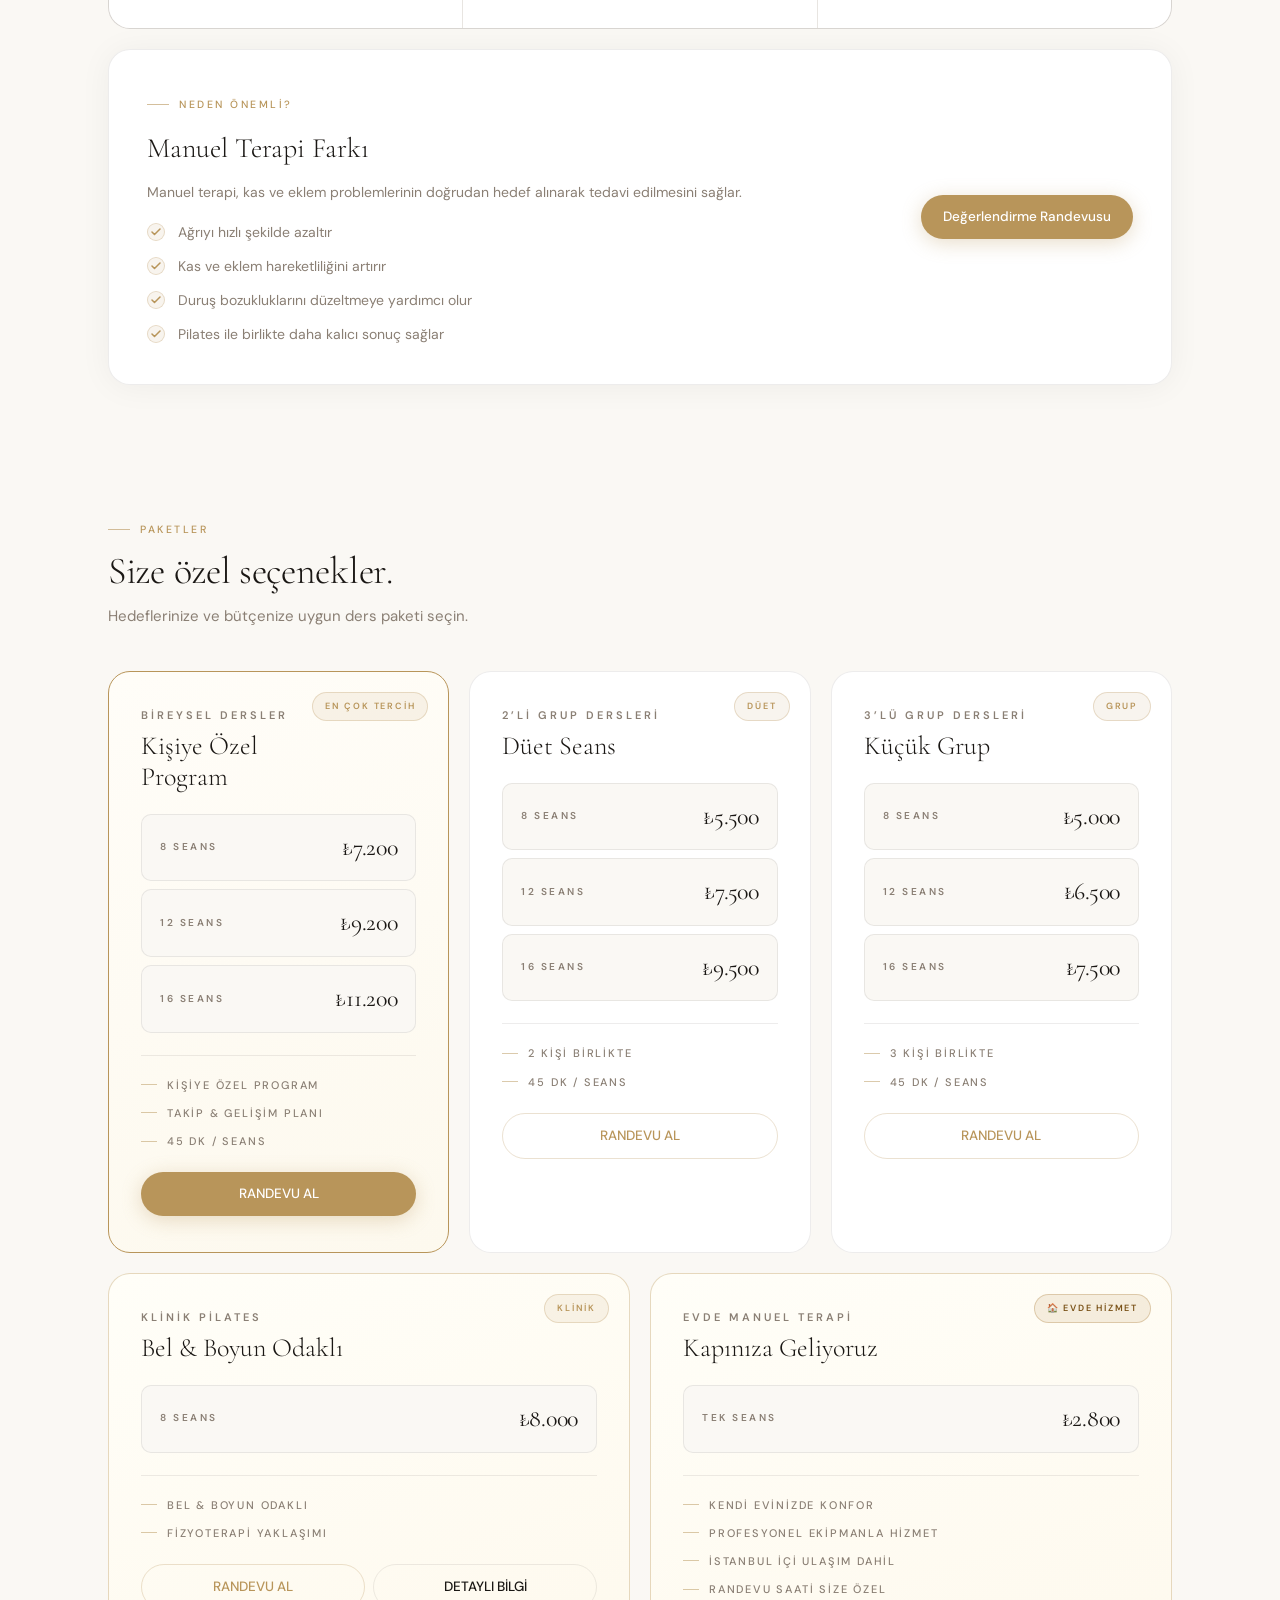
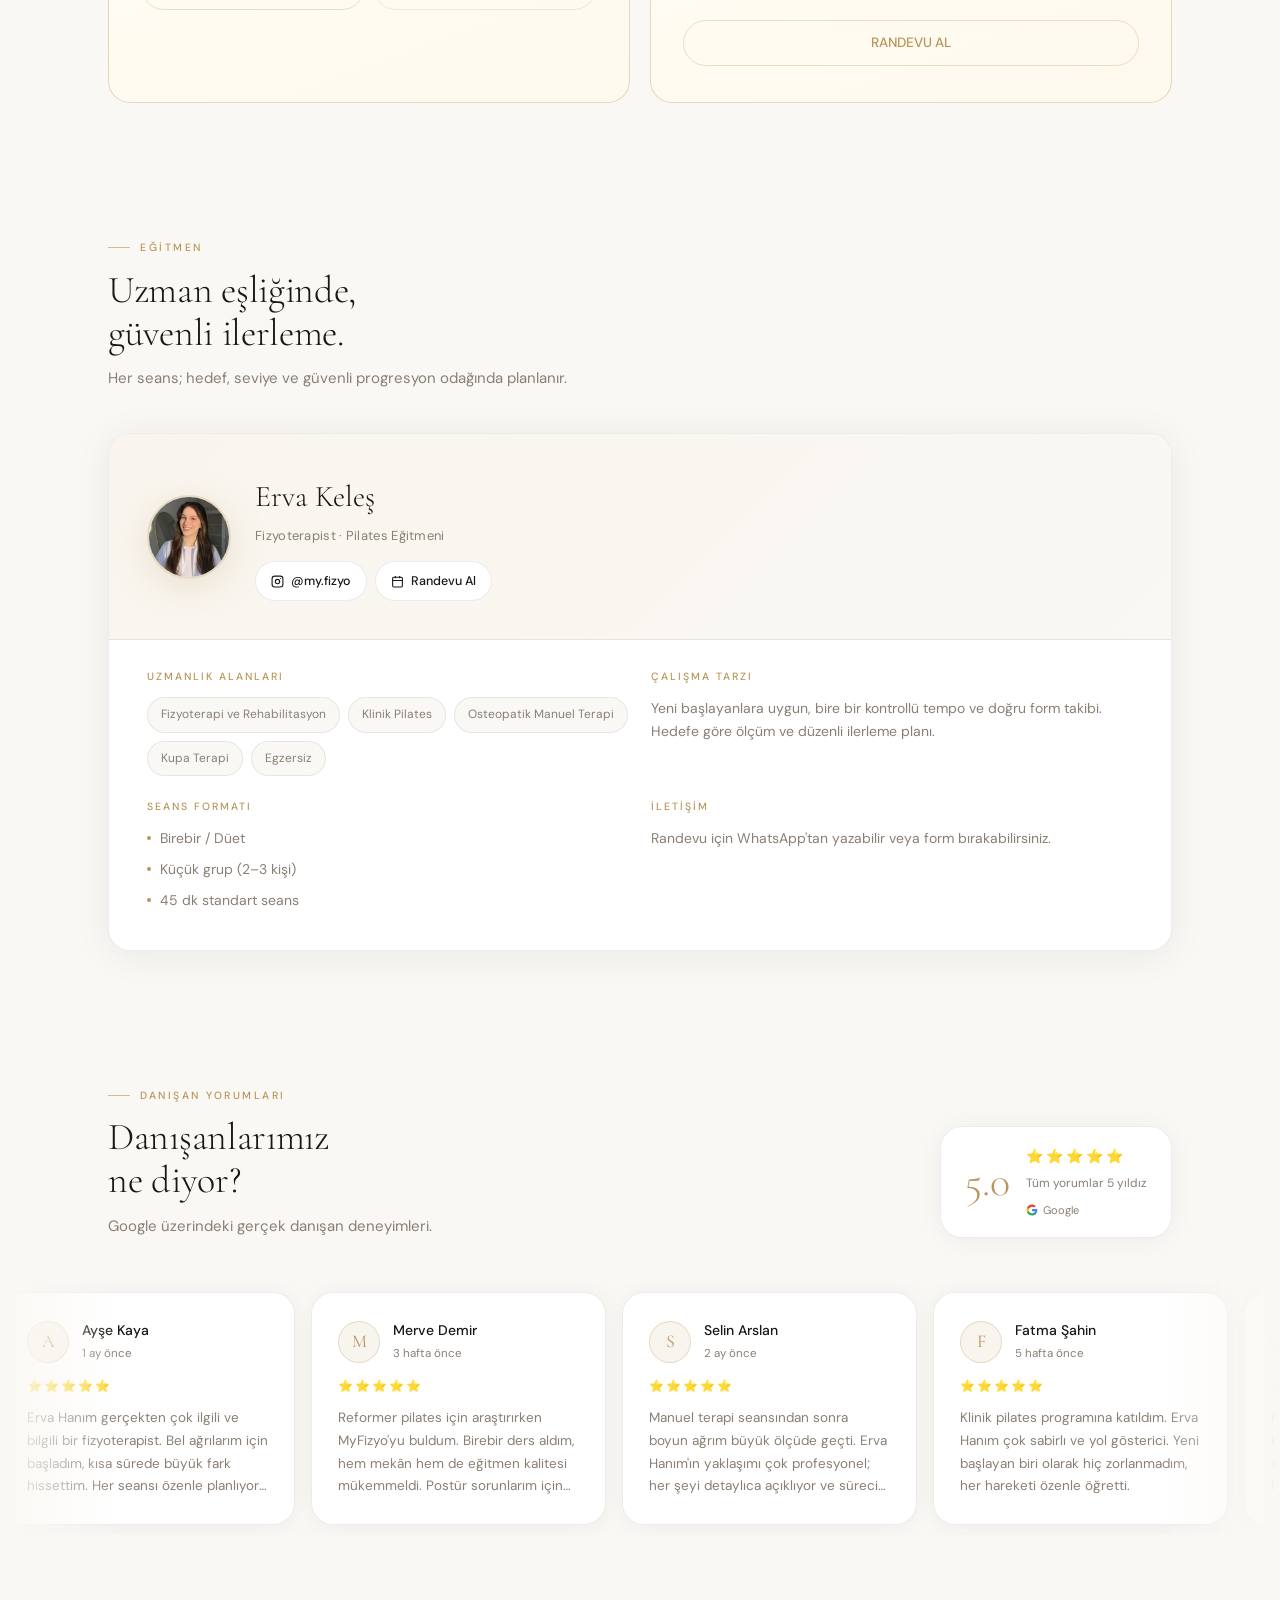
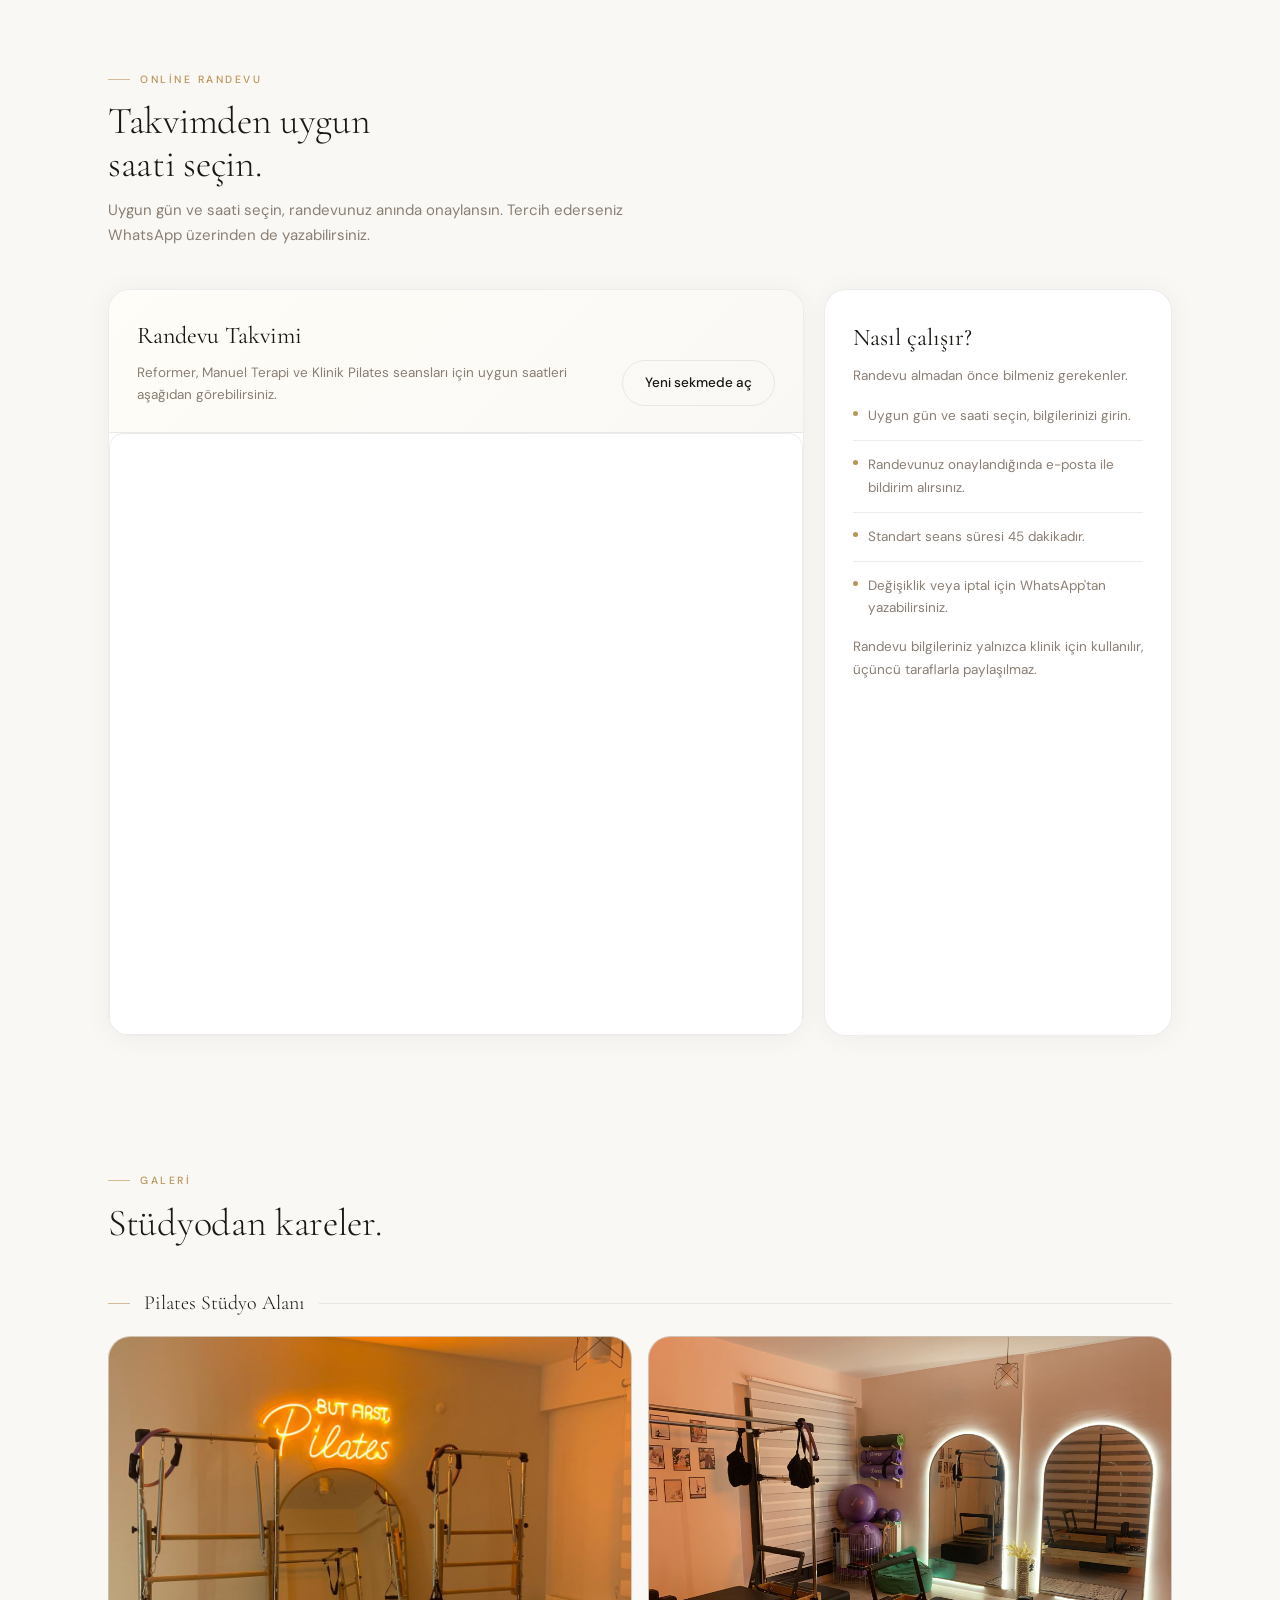
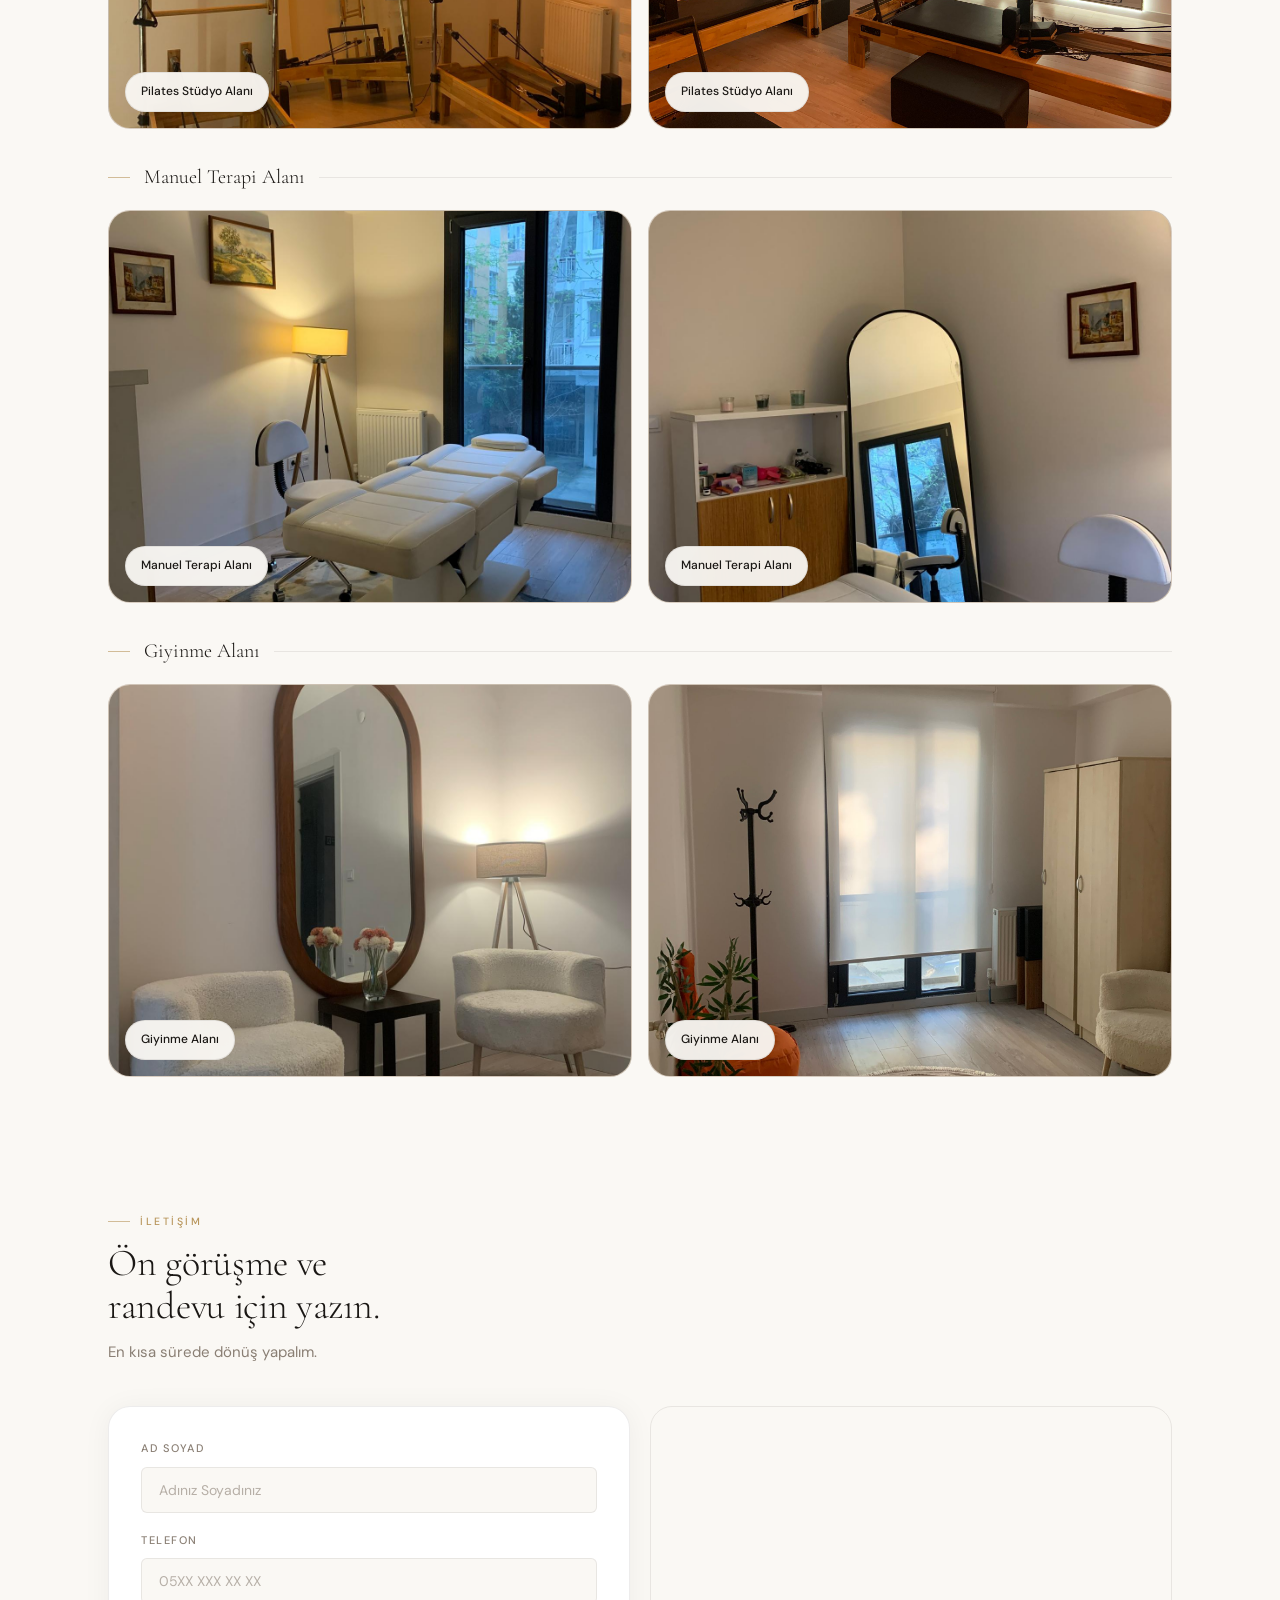
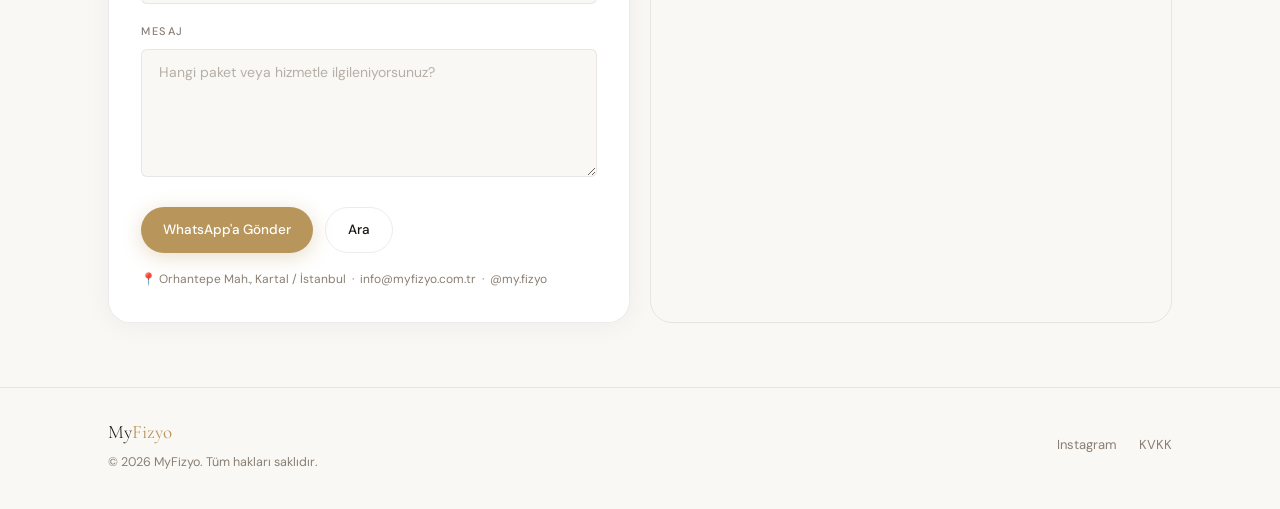
==== commit c4988b11: "Add files via upload" ====
--- a/index.html
+++ b/index.html
@@ -8,6 +8,61 @@
   <meta property="og:title" content="MyFizyo | Fizyoterapi ve Pilates | Özel Sağlık Meslek Hizmet Birimi" />
   <meta property="og:type" content="website" />
   <link rel="icon" href="/favicon.ico" />
+  <script type="application/ld+json">
+  {
+    "@context": "https://schema.org",
+    "@type": "MedicalBusiness",
+    "additionalType": ["https://schema.org/ExerciseGym", "https://schema.org/HealthClub"],
+    "name": "MYFizyo - Pilates & Fizyoterapi",
+    "alternateName": "MyFizyo",
+    "description": "İstanbul Kartal Orhantepe'de fizyoterapist eşliğinde reformer pilates, klinik pilates, mat pilates, manuel terapi ve kişiye özel egzersiz hizmetleri sunan bir sağlık merkezi.",
+    "url": "https://www.myfizyo.com.tr/",
+    "image": "https://www.myfizyo.com.tr/studio.jpg",
+    "logo": "https://www.myfizyo.com.tr/favicon.png",
+    "telephone": "+905537141461",
+    "priceRange": "₺₺",
+    "address": {
+      "@type": "PostalAddress",
+      "streetAddress": "Orhantepe, Alperen Sk. No:1 Daire:7",
+      "addressLocality": "Kartal",
+      "addressRegion": "İstanbul",
+      "postalCode": "34865",
+      "addressCountry": "TR"
+    },
+    "geo": {
+      "@type": "GeoCoordinates",
+      "latitude": 40.904995,
+      "longitude": 29.164578
+    },
+    "openingHoursSpecification": [
+      {
+        "@type": "OpeningHoursSpecification",
+        "dayOfWeek": ["Monday", "Tuesday", "Wednesday", "Thursday", "Friday"],
+        "opens": "09:00",
+        "closes": "21:00"
+      }
+    ],
+    "sameAs": [
+      "https://instagram.com/my.fizyo"
+    ],
+    "aggregateRating": {
+      "@type": "AggregateRating",
+      "ratingValue": "5.0",
+      "reviewCount": "31"
+    },
+    "hasOfferCatalog": {
+      "@type": "OfferCatalog",
+      "name": "MYFizyo Hizmetleri",
+      "itemListElement": [
+        { "@type": "Offer", "itemOffered": { "@type": "Service", "name": "Reformer Pilates" } },
+        { "@type": "Offer", "itemOffered": { "@type": "Service", "name": "Mat Pilates" } },
+        { "@type": "Offer", "itemOffered": { "@type": "Service", "name": "Klinik Pilates" } },
+        { "@type": "Offer", "itemOffered": { "@type": "Service", "name": "Manuel Terapi" } },
+        { "@type": "Offer", "itemOffered": { "@type": "Service", "name": "Evde Manuel Terapi" } }
+      ]
+    }
+  }
+  </script>
   <link rel="preconnect" href="https://fonts.googleapis.com">
   <link rel="preconnect" href="https://fonts.gstatic.com" crossorigin>
   <link href="https://fonts.googleapis.com/css2?family=Cormorant+Garamond:ital,wght@0,300;0,400;0,600;1,300;1,400&family=DM+Sans:opsz,wght@9..40,300;9..40,400;9..40,500&display=swap" rel="stylesheet">
@@ -561,9 +616,9 @@
         <p>Her seans; hedef, seviye ve g&uuml;venli progresyon oda&#287;&#305;nda tasarlan&#305;r.</p>
       </div>
       <div class="services-grid reveal">
-        <div class="service-item"><div class="service-num">01</div><h3>Reformer Pilates</h3><p>G&uuml;&ccedil;, denge ve esnekli&#287;i ayn&#305; anda geli&#351;tiren reformer seanslar&#305;.</p></div>
+        <div class="service-item"><div class="service-num">01</div><h3><a href="hizmetler/kartal-reformer-pilates.html" style="color:inherit;text-decoration:none">Reformer Pilates</a></h3><p>G&uuml;&ccedil;, denge ve esnekli&#287;i ayn&#305; anda geli&#351;tiren reformer seanslar&#305;. <a href="hizmetler/kartal-reformer-pilates.html" style="color:var(--gold);font-size:12.5px;text-decoration:none">Detayl&#305; bilgi &rarr;</a></p></div>
         <div class="service-item"><div class="service-num">02</div><h3>Mat Pilates</h3><p>Temel kontrol, core stabilizasyonu ve mobilite odakl&#305; mat dersleri.</p></div>
-        <div class="service-item"><div class="service-num">03</div><h3>Manuel Terapi</h3><p>A&#287;r&#305;y&#305; azaltan, hareketi art&#305;ran ve h&#305;zl&#305; rahatlama sa&#287;layan fizyoterapi yakla&#351;&#305;m&#305;.</p></div>
+        <div class="service-item"><div class="service-num">03</div><h3><a href="hizmetler/kartal-manuel-terapi.html" style="color:inherit;text-decoration:none">Manuel Terapi</a></h3><p>A&#287;r&#305;y&#305; azaltan, hareketi art&#305;ran ve h&#305;zl&#305; rahatlama sa&#287;layan fizyoterapi yakla&#351;&#305;m&#305;. <a href="hizmetler/kartal-manuel-terapi.html" style="color:var(--gold);font-size:12.5px;text-decoration:none">Detayl&#305; bilgi &rarr;</a></p></div>
       </div>
       <div class="highlight-card reveal">
         <div>
@@ -678,7 +733,7 @@
         <!-- Klinik Pilates -->
         <div class="price-card special reveal reveal-delay-1">
           <div class="price-tag">KLİNİK</div>
-          <h3>KLİNİK PİLATES<span class="card-title-sub">Bel &amp; Boyun Odaklı</span></h3>
+          <h3>KL&#304;N&#304;K P&#304;LATES<span class="card-title-sub">Bel &amp; Boyun Odakl&#305;</span></h3>
           <div class="price-tiers">
             <div class="price-tier">
               <span class="price-tier-label">8 SEANS</span>
@@ -690,7 +745,7 @@
             <li>BEL &amp; BOYUN ODAKLI</li>
             <li>FİZYOTERAPİ YAKLAŞIMI</li>
           </ul>
-          <div style="margin-top:22px"><a class="btn btn-ghost" href="#randevu" style="width:100%">RANDEVU AL</a></div>
+          <div style="margin-top:22px;display:flex;gap:8px;flex-wrap:wrap"><a class="btn btn-ghost" href="#randevu" style="flex:1;min-width:120px">RANDEVU AL</a><a class="btn btn-outline" href="hizmetler/kartal-klinik-pilates.html" style="flex:1;min-width:120px">DETAYLI B&#304;LG&#304;</a></div>
         </div>
  
         <!-- Evde Manuel Terapi -->
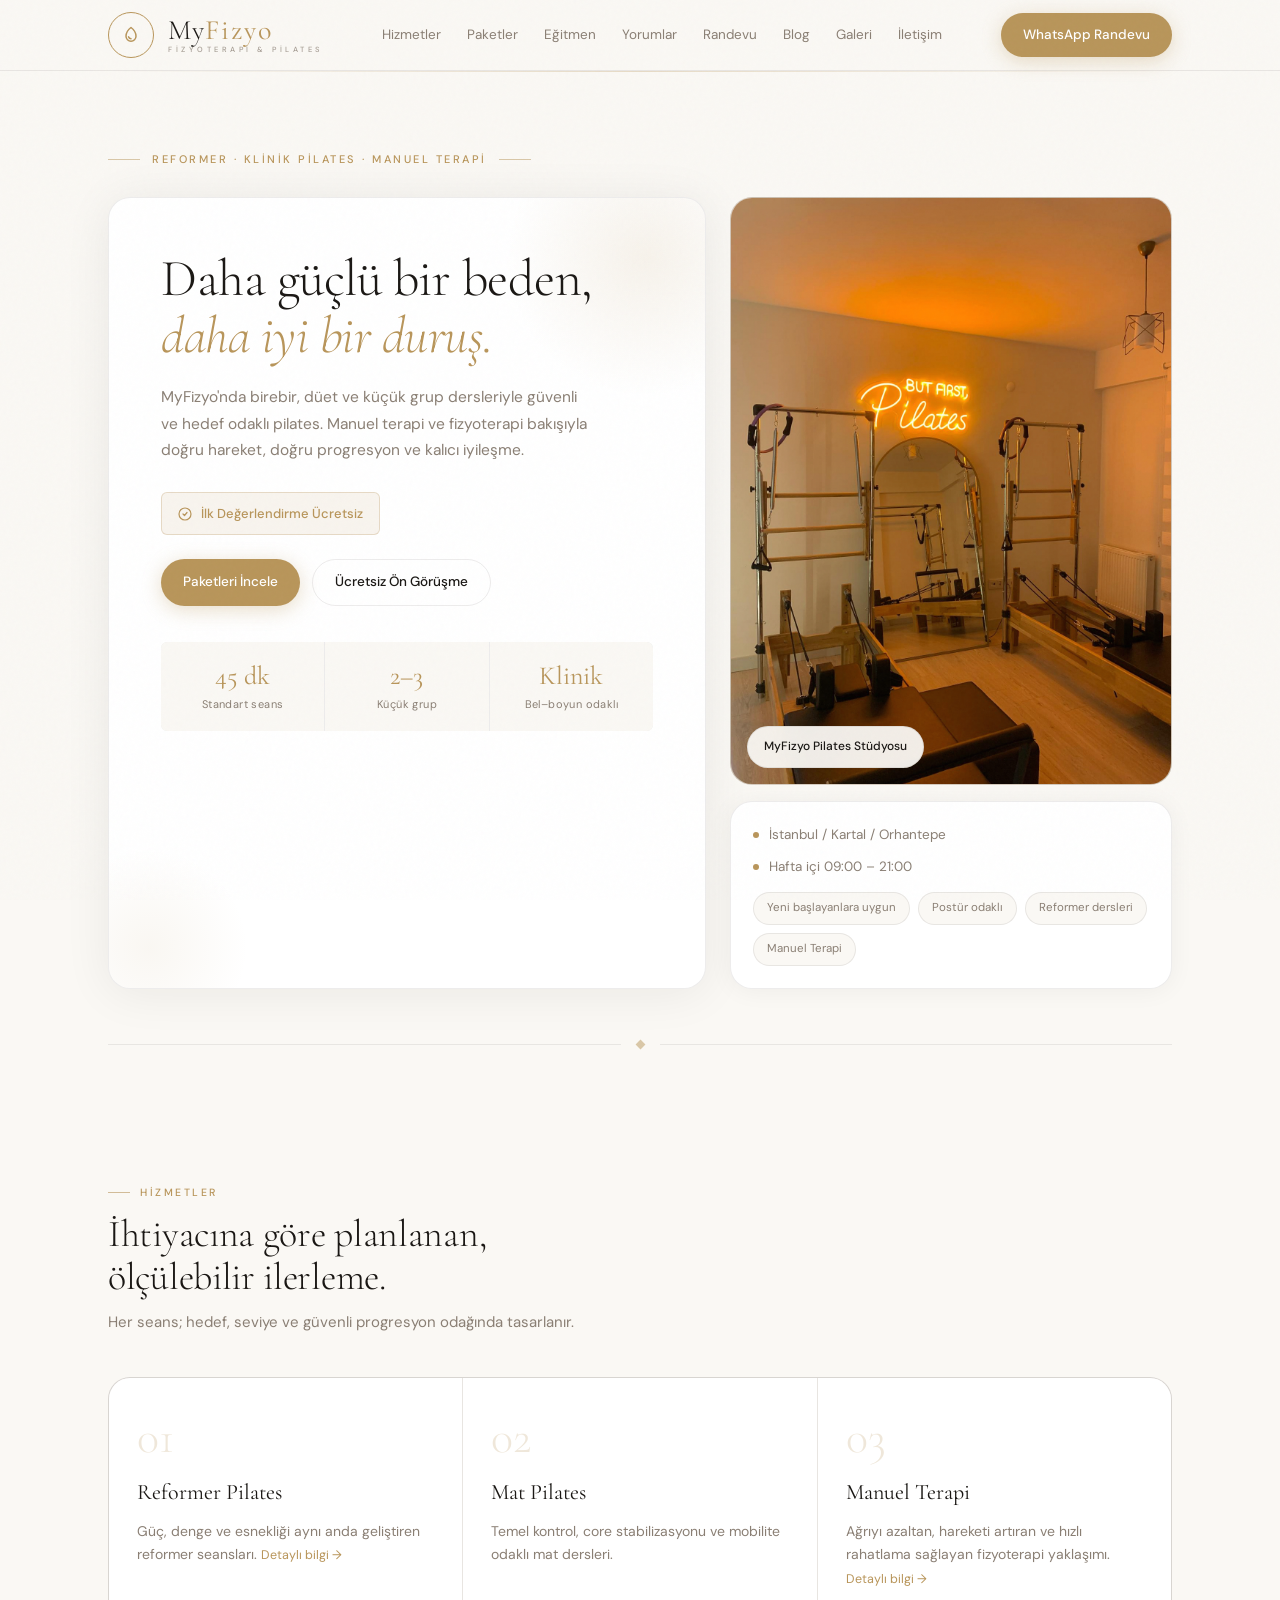
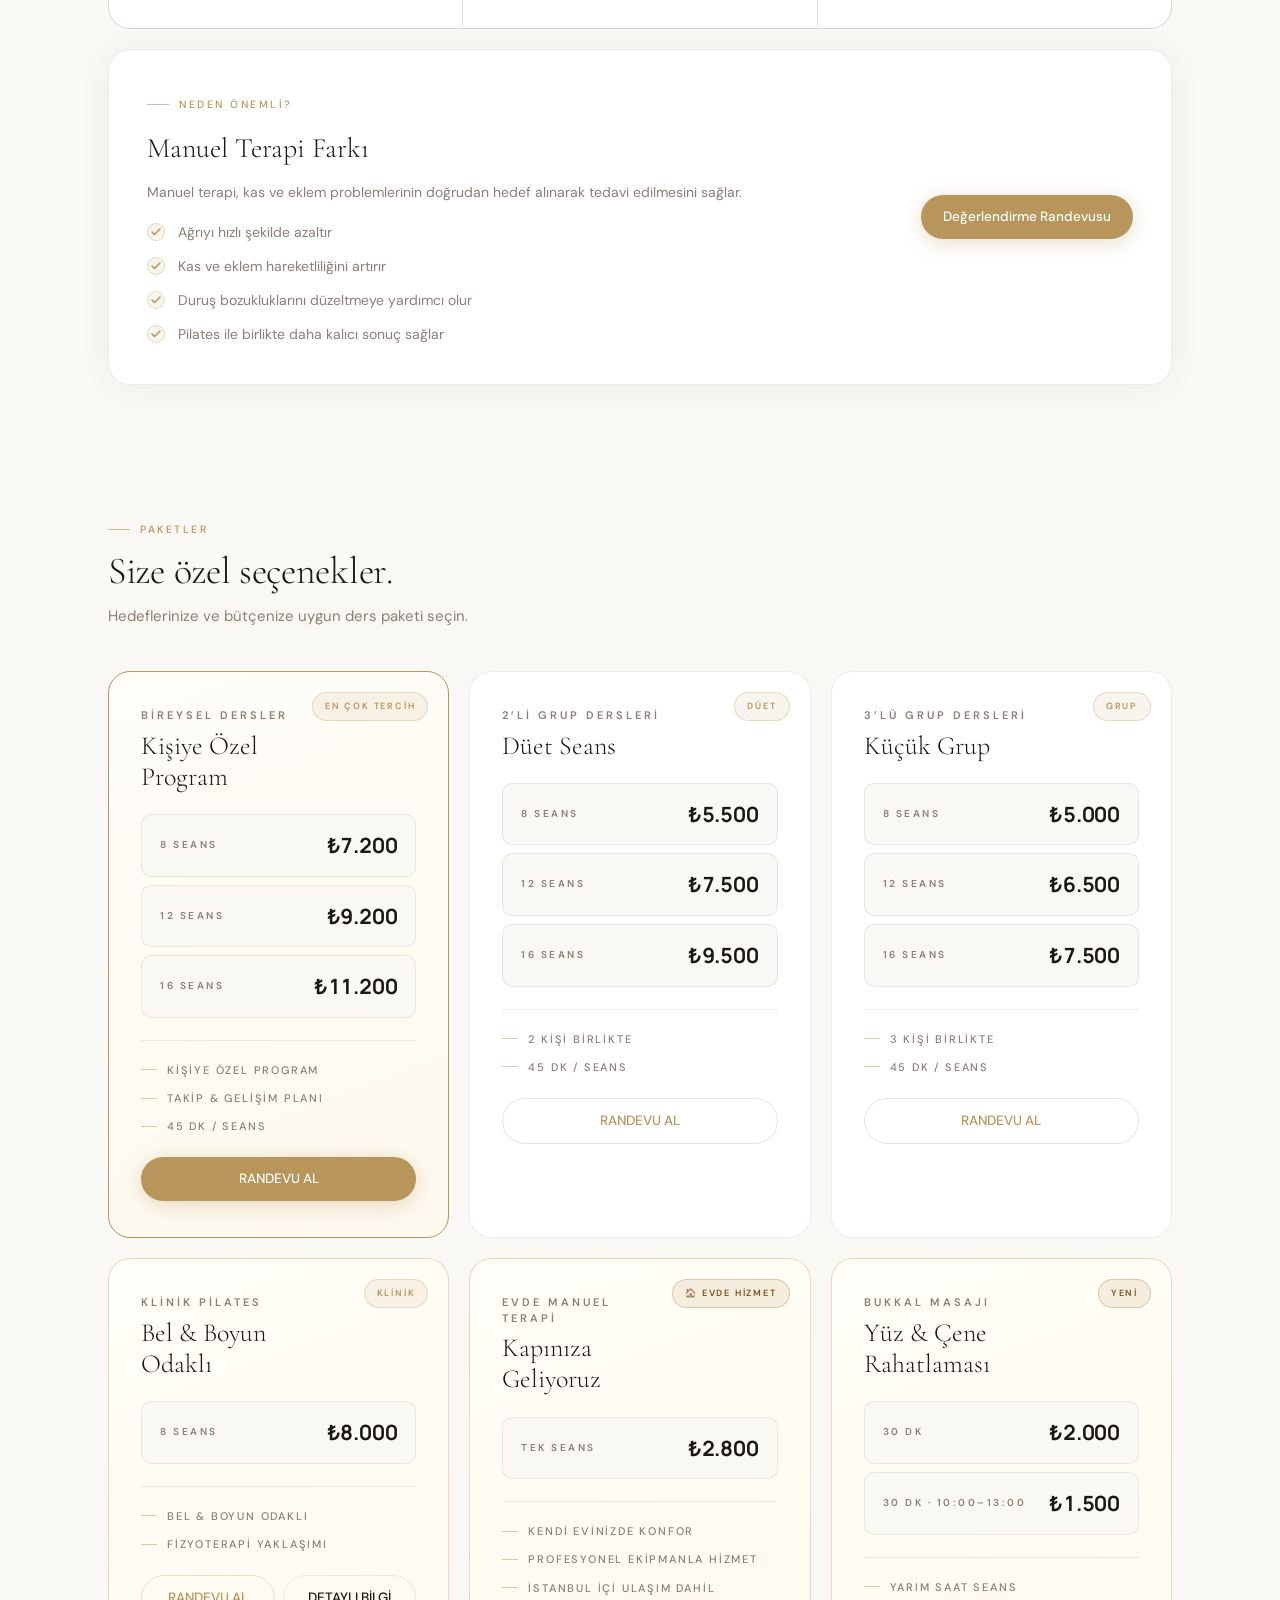
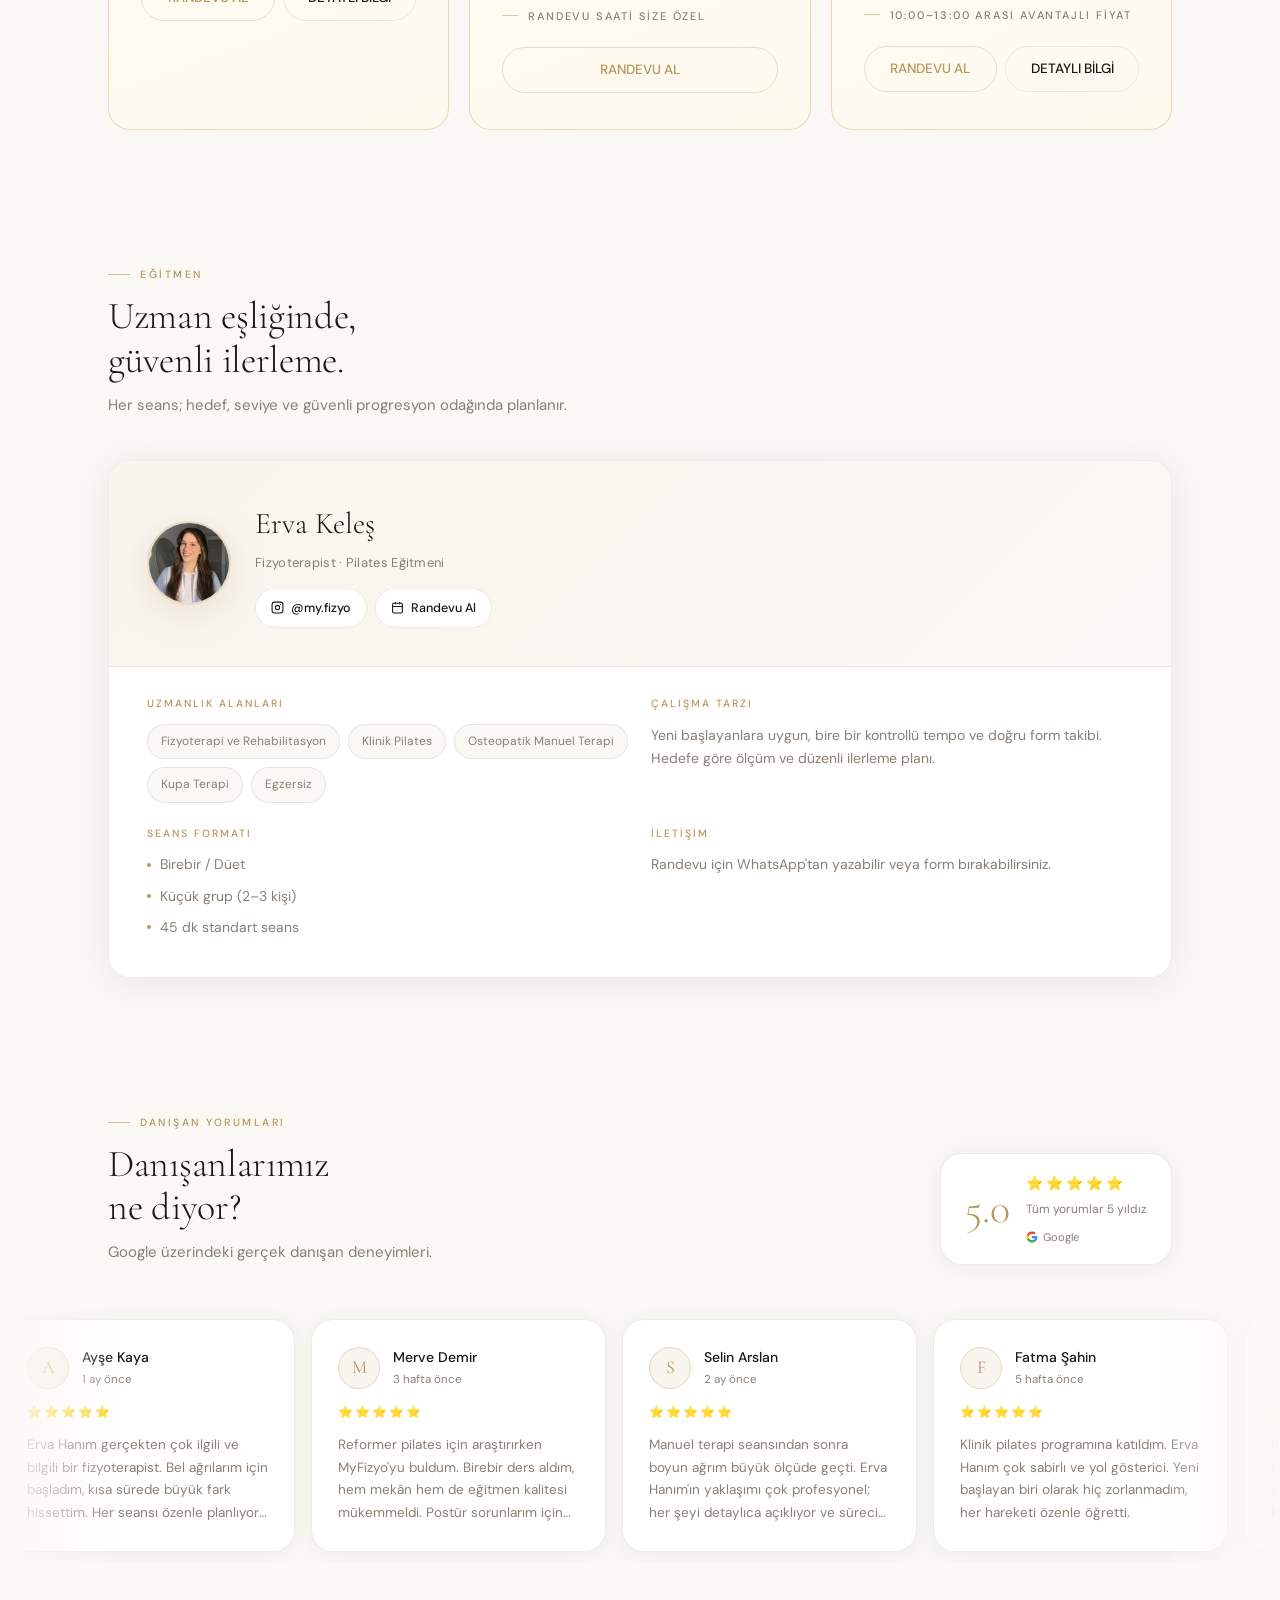
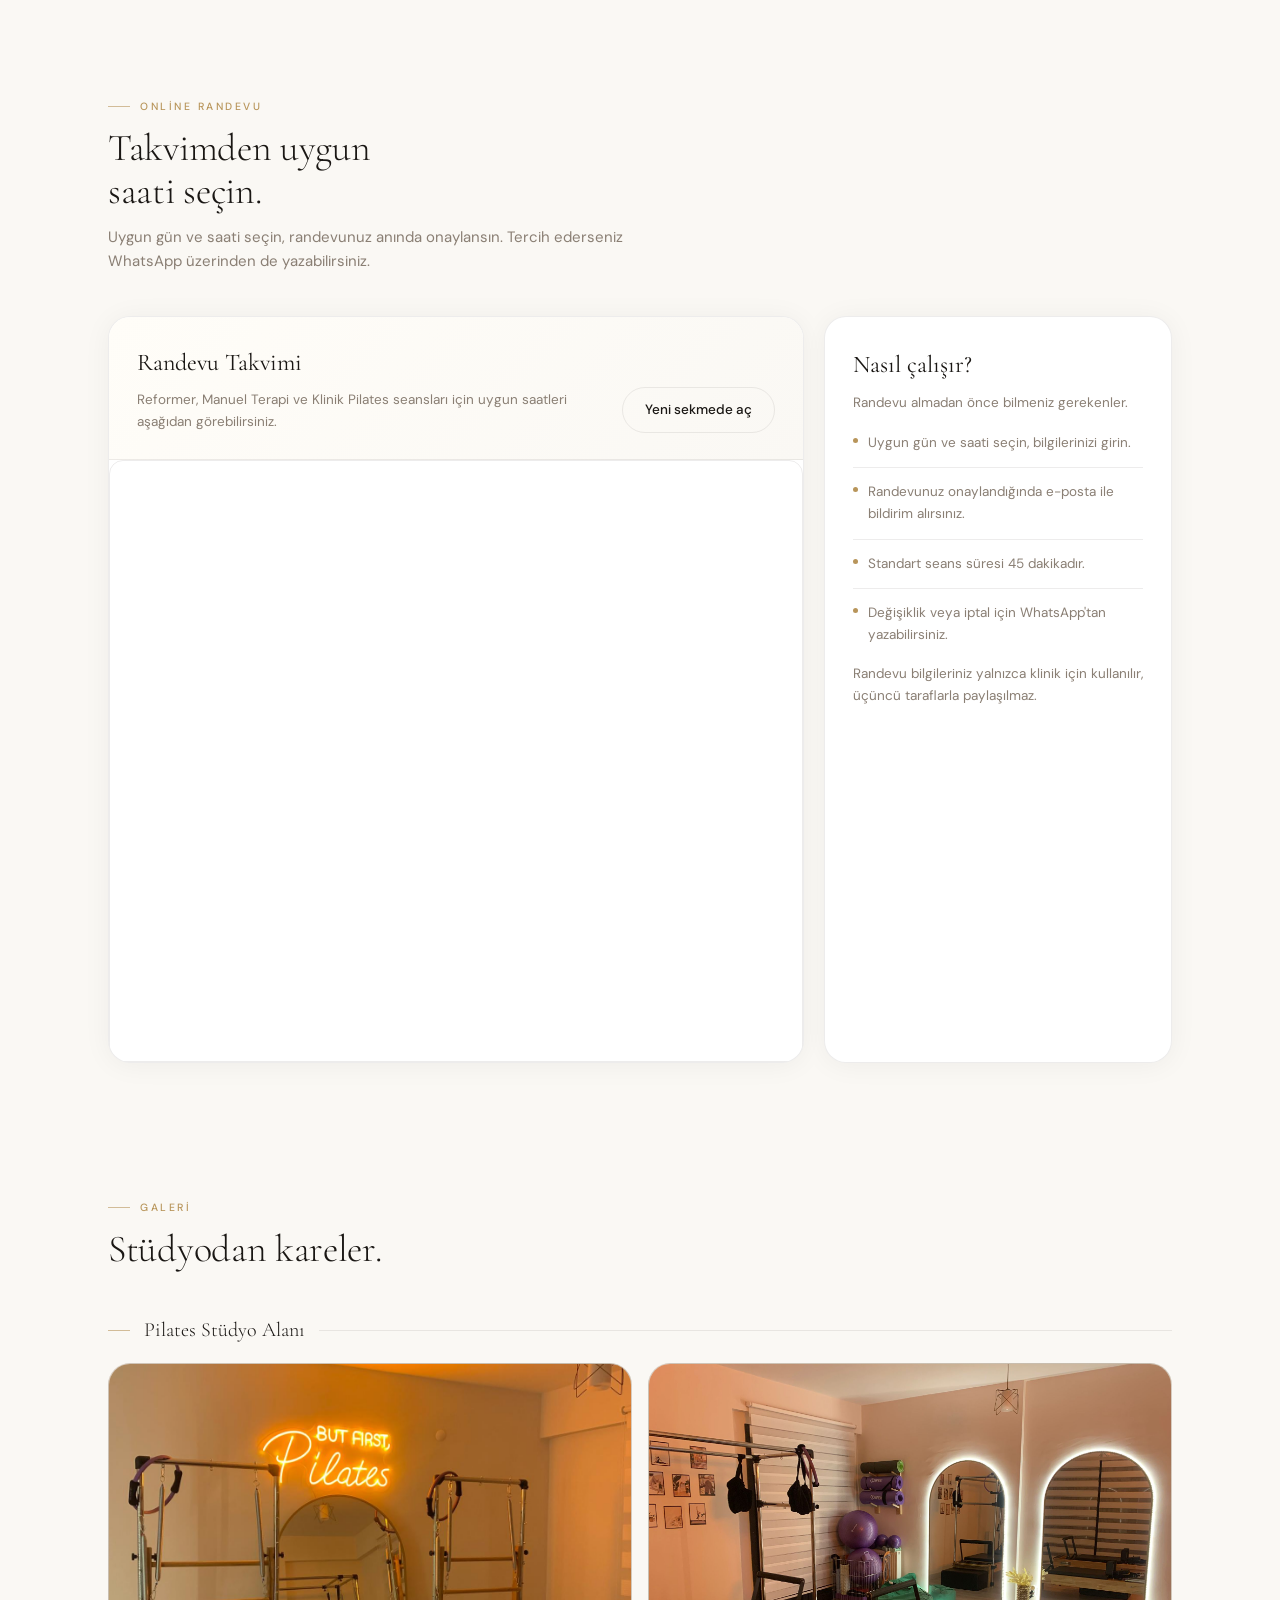
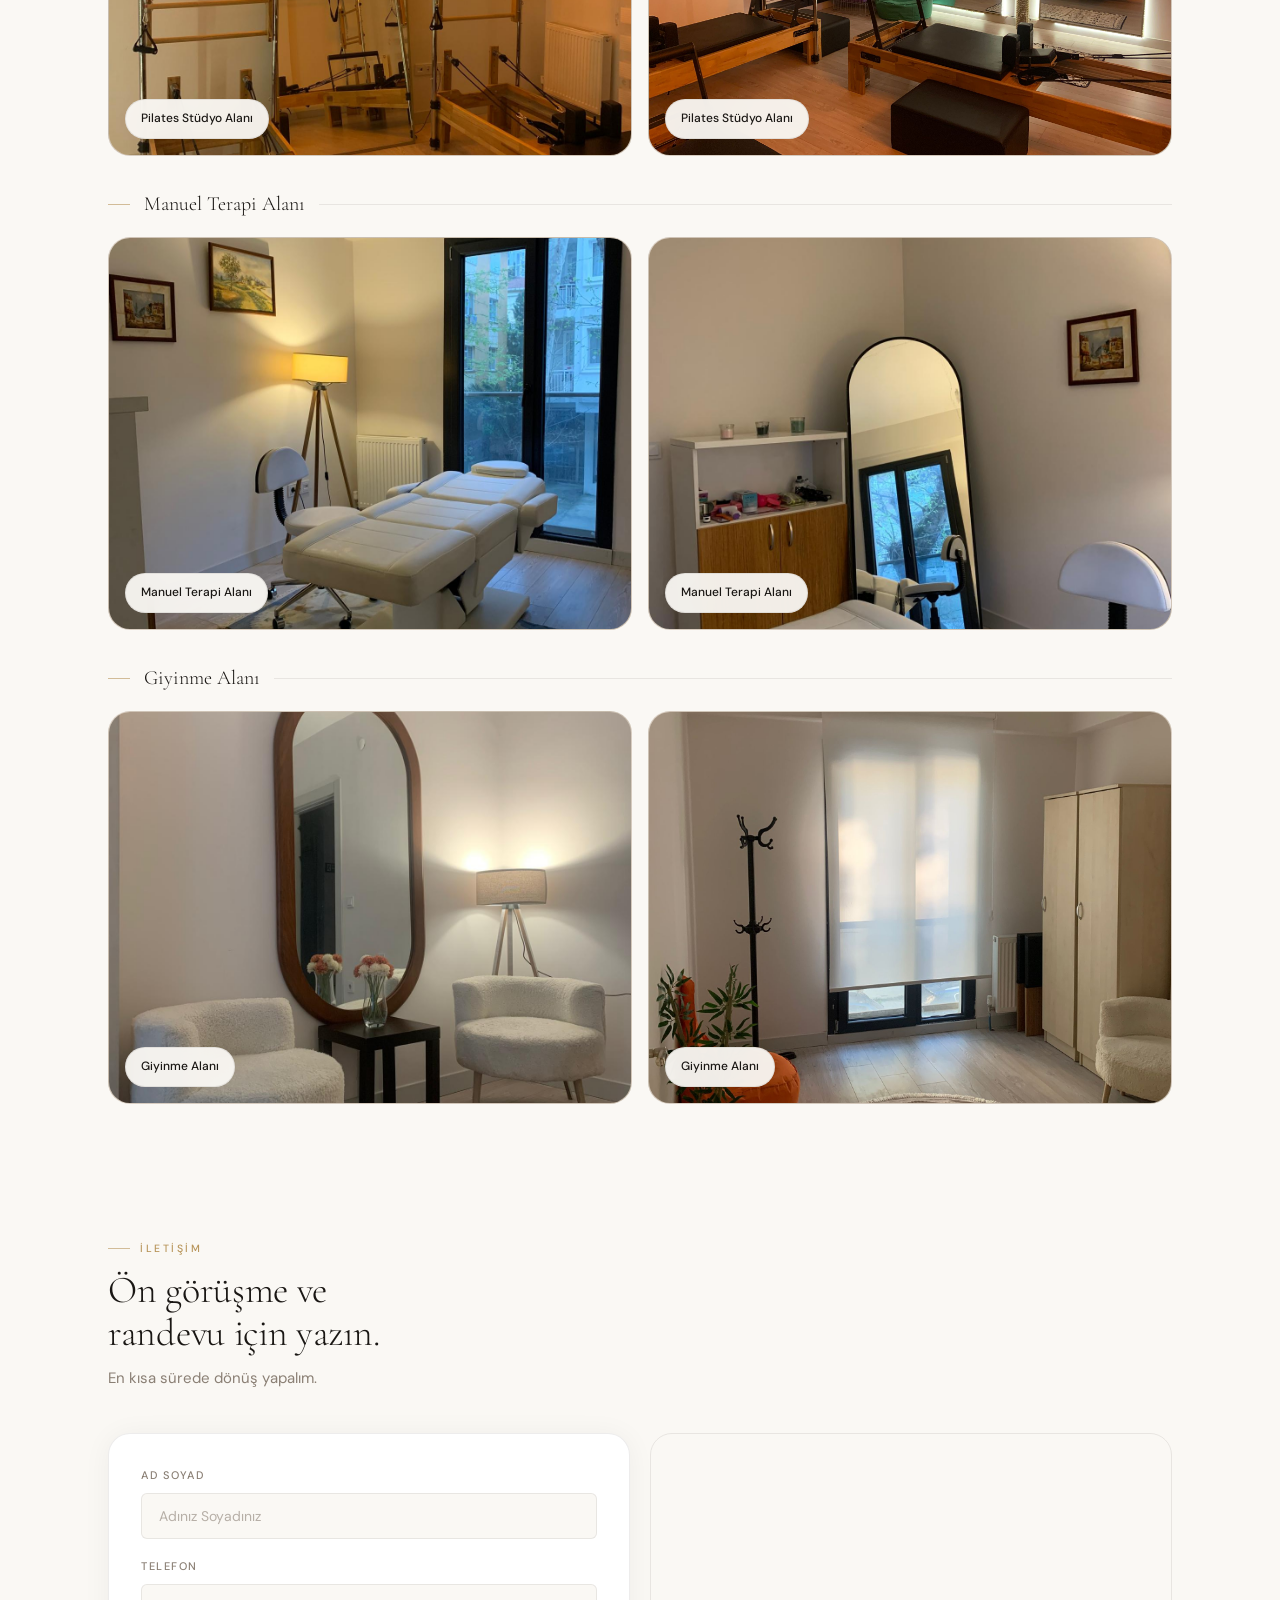
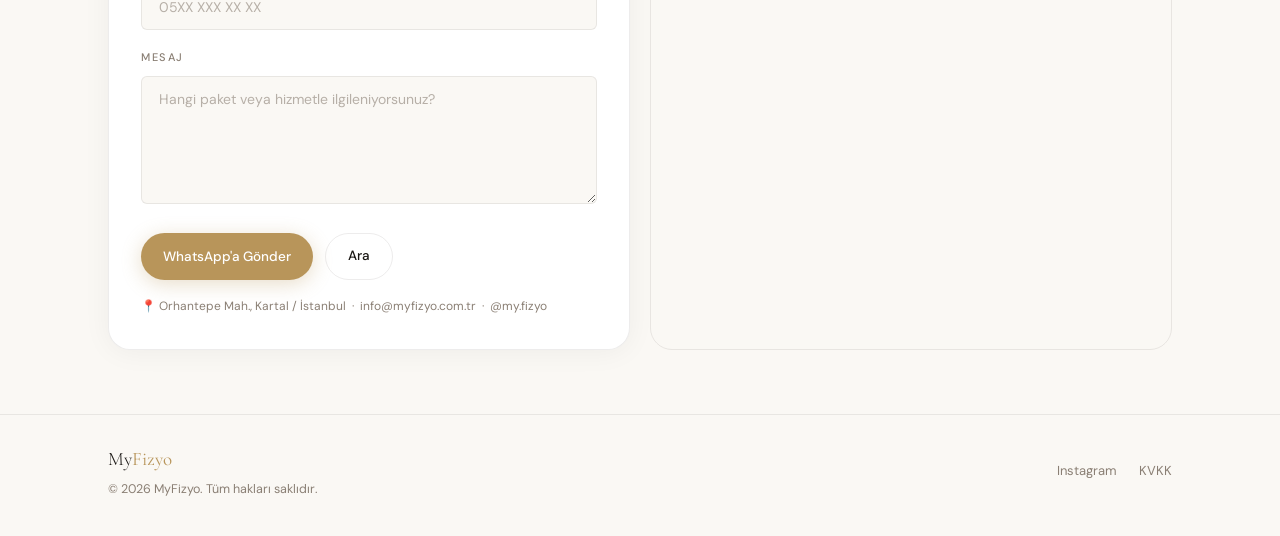
==== commit 85b15b7b: "Add files via upload" ====
--- a/index.html
+++ b/index.html
@@ -7,7 +7,9 @@
   <title>MyFizyo | Fizyoterapi ve Pilates | Özel Sağlık Meslek Hizmet Birimi</title>
   <meta property="og:title" content="MyFizyo | Fizyoterapi ve Pilates | Özel Sağlık Meslek Hizmet Birimi" />
   <meta property="og:type" content="website" />
-  <link rel="icon" href="/favicon.ico" />
+  <link rel="icon" href="/favicon.ico" sizes="any" />
+  <link rel="icon" href="/favicon.png" type="image/png" />
+  <link rel="apple-touch-icon" href="/apple-touch-icon.png" />
   <script type="application/ld+json">
   {
     "@context": "https://schema.org",
@@ -58,14 +60,15 @@
         { "@type": "Offer", "itemOffered": { "@type": "Service", "name": "Mat Pilates" } },
         { "@type": "Offer", "itemOffered": { "@type": "Service", "name": "Klinik Pilates" } },
         { "@type": "Offer", "itemOffered": { "@type": "Service", "name": "Manuel Terapi" } },
-        { "@type": "Offer", "itemOffered": { "@type": "Service", "name": "Evde Manuel Terapi" } }
+        { "@type": "Offer", "itemOffered": { "@type": "Service", "name": "Evde Manuel Terapi" } },
+        { "@type": "Offer", "price": "2000", "priceCurrency": "TRY", "itemOffered": { "@type": "Service", "name": "Bukkal Masajı" } }
       ]
     }
   }
   </script>
   <link rel="preconnect" href="https://fonts.googleapis.com">
   <link rel="preconnect" href="https://fonts.gstatic.com" crossorigin>
-  <link href="https://fonts.googleapis.com/css2?family=Cormorant+Garamond:ital,wght@0,300;0,400;0,600;1,300;1,400&family=DM+Sans:opsz,wght@9..40,300;9..40,400;9..40,500&display=swap" rel="stylesheet">
+  <link href="https://fonts.googleapis.com/css2?family=Cormorant+Garamond:ital,wght@0,300;0,400;0,600;1,300;1,400&family=DM+Sans:opsz,wght@9..40,300;9..40,400;9..40,500&family=Manrope:wght@600;700;800&display=swap" rel="stylesheet">
   <style>
     :root{--warm-white:#faf8f4;--ink:#1a1714;--muted:#8a7f74;--gold:#b8955a;--gold-light:#d4b07a;--gold-pale:rgba(184,149,90,.10);--gold-border:rgba(184,149,90,.28);--divider:rgba(26,23,20,.08);--card-bg:#fff;--radius-sm:6px;--radius:14px;--radius-lg:22px;--max:1160px;--serif:'Cormorant Garamond',Georgia,serif;--sans:'DM Sans',sans-serif}
     *,*::before,*::after{box-sizing:border-box;margin:0;padding:0}
@@ -243,7 +246,8 @@
     .price-tier{display:flex;justify-content:space-between;align-items:center;padding:13px 18px;border-radius:10px;background:var(--warm-white);border:1px solid var(--divider);transition:background .22s,border-color .22s,transform .22s}
     .price-tier:hover{background:var(--gold-pale);border-color:var(--gold-border);transform:translateX(4px)}
     .price-tier-label{font-family:var(--sans);font-size:10px;font-weight:600;letter-spacing:2.5px;text-transform:uppercase;color:var(--muted)}
-    .price-tier-amount{font-family:var(--serif);font-size:24px;font-weight:400;color:var(--ink);letter-spacing:-.3px}
+    .price-tier-amount{font-family:'Manrope',var(--sans);font-size:21px;font-weight:700;color:var(--ink);letter-spacing:-.2px;font-variant-numeric:lining-nums tabular-nums;white-space:nowrap}
+    .price-tier-note{display:block;font-size:10px;font-weight:500;letter-spacing:1.4px;color:var(--gold);margin-top:2px}
     /* Alt divider ve features */
     .price-divider{height:1px;background:var(--divider);margin:20px 0}
     .price-features{list-style:none;display:flex;flex-direction:column;gap:10px}
@@ -728,7 +732,7 @@
       </div>
  
       <!-- Klinik Pilates + Manuel Terapi -->
-      <div class="pricing-grid-2">
+      <div class="pricing-grid-3" style="margin-top:20px">
  
         <!-- Klinik Pilates -->
         <div class="price-card special reveal reveal-delay-1">
@@ -751,7 +755,7 @@
         <!-- Evde Manuel Terapi -->
         <div class="price-card special reveal reveal-delay-2">
           <div class="price-tag new-tag">&#127968; EVDE HİZMET</div>
-          <h3>EVDE MANUEL TERAPİ<span class="card-title-sub">Kapınıza Geliyoruz</span></h3>
+          <h3 style="padding-right:118px">EVDE MANUEL TERAPİ<span class="card-title-sub">Kapınıza Geliyoruz</span></h3>
           <div class="price-tiers" style="margin-top:9px">
             <div class="price-tier">
               <span class="price-tier-label">TEK SEANS</span>
@@ -766,6 +770,28 @@
             <li>RANDEVU SAATİ SİZE ÖZEL</li>
           </ul>
           <div style="margin-top:22px"><a class="btn btn-ghost" href="#randevu" style="width:100%">RANDEVU AL</a></div>
+        </div>
+
+        <!-- Bukkal Masajı -->
+        <div class="price-card special reveal reveal-delay-3">
+          <div class="price-tag new-tag">YENİ</div>
+          <h3>BUKKAL MASAJI<span class="card-title-sub">Yüz &amp; Çene Rahatlaması</span></h3>
+          <div class="price-tiers" style="margin-top:9px">
+            <div class="price-tier">
+              <span class="price-tier-label">30 DK</span>
+              <span class="price-tier-amount">&#8378;2.000</span>
+            </div>
+            <div class="price-tier">
+              <span class="price-tier-label">30 DK &middot; 10:00&ndash;13:00</span>
+              <span class="price-tier-amount">&#8378;1.500</span>
+            </div>
+          </div>
+          <div class="price-divider"></div>
+          <ul class="price-features">
+            <li>YARIM SAAT SEANS</li>
+            <li>10:00&ndash;13:00 ARASI AVANTAJLI FİYAT</li>
+          </ul>
+          <div style="margin-top:22px;display:flex;gap:8px;flex-wrap:wrap"><a class="btn btn-ghost" href="#randevu" style="flex:1;min-width:120px">RANDEVU AL</a><a class="btn btn-outline" href="hizmetler/kartal-bukkal-masaji.html" style="flex:1;min-width:120px">DETAYLI B&#304;LG&#304;</a></div>
         </div>
       </div>
     </section>
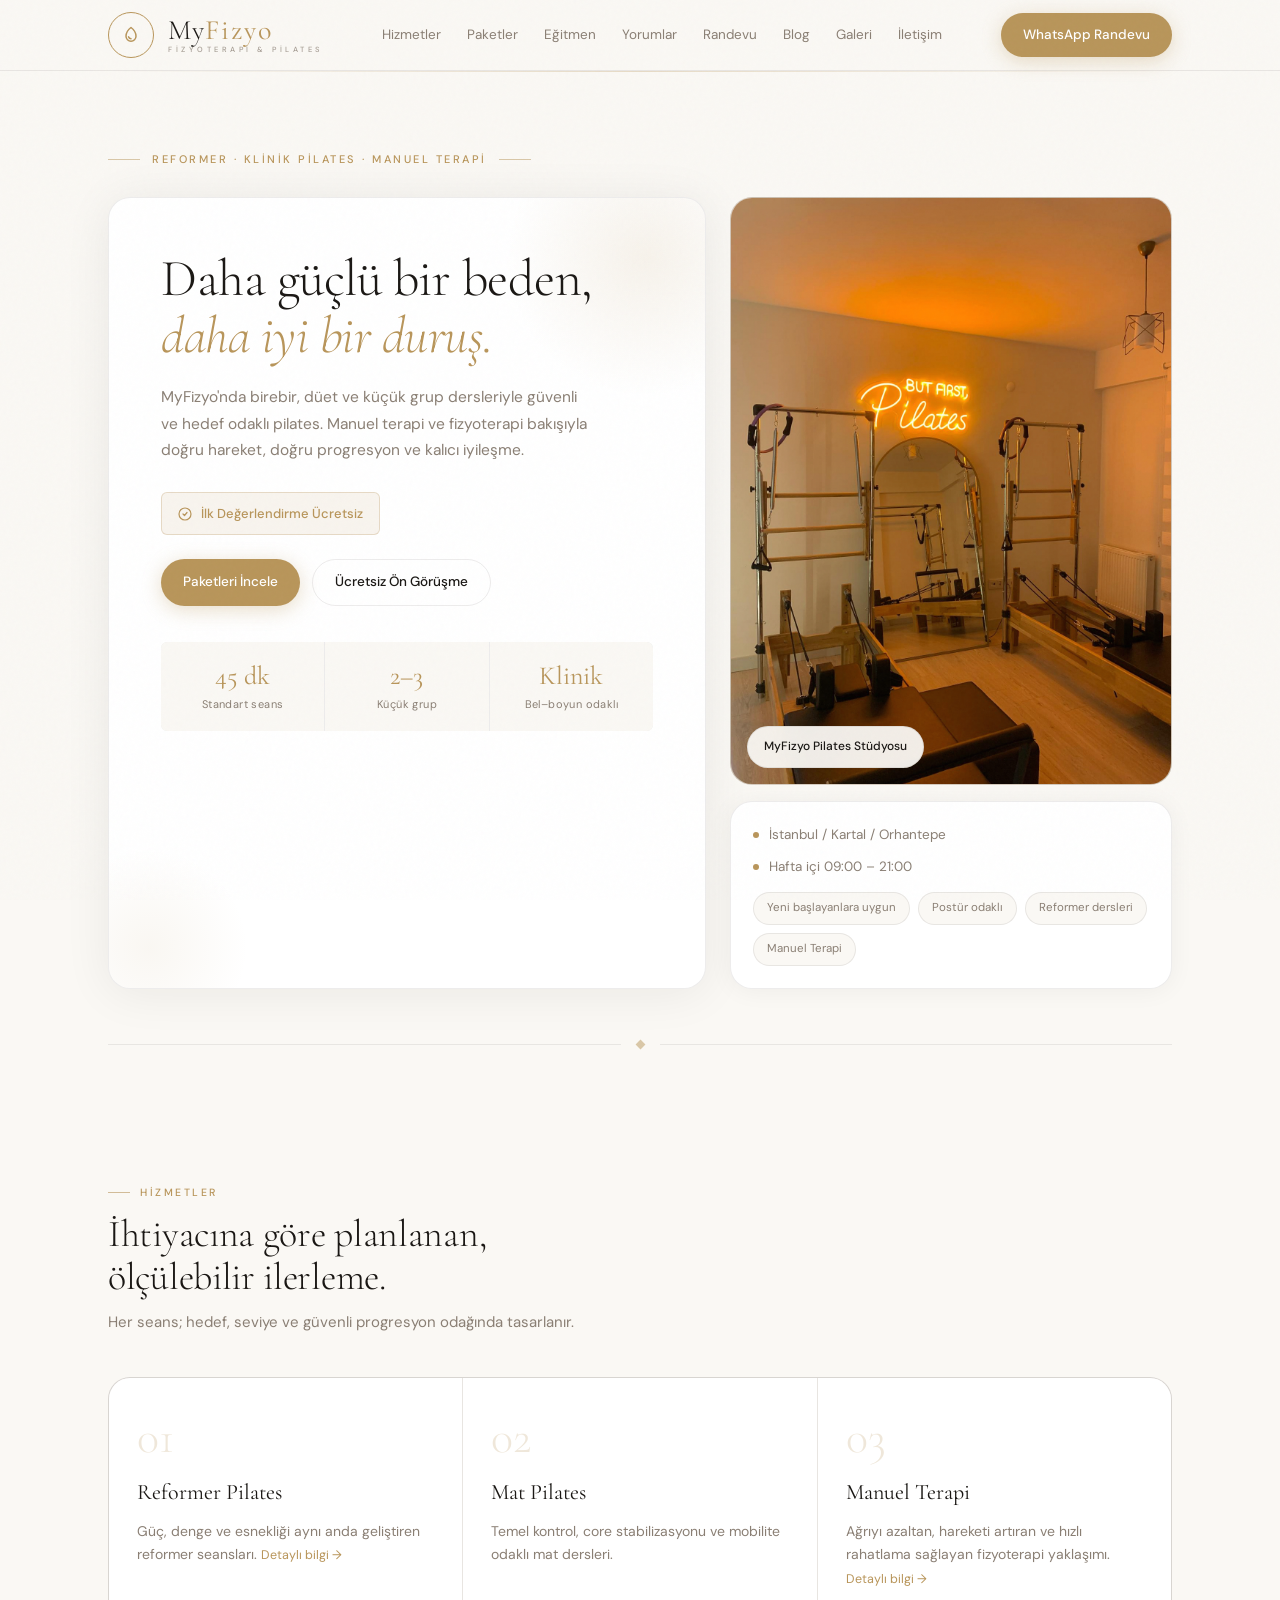
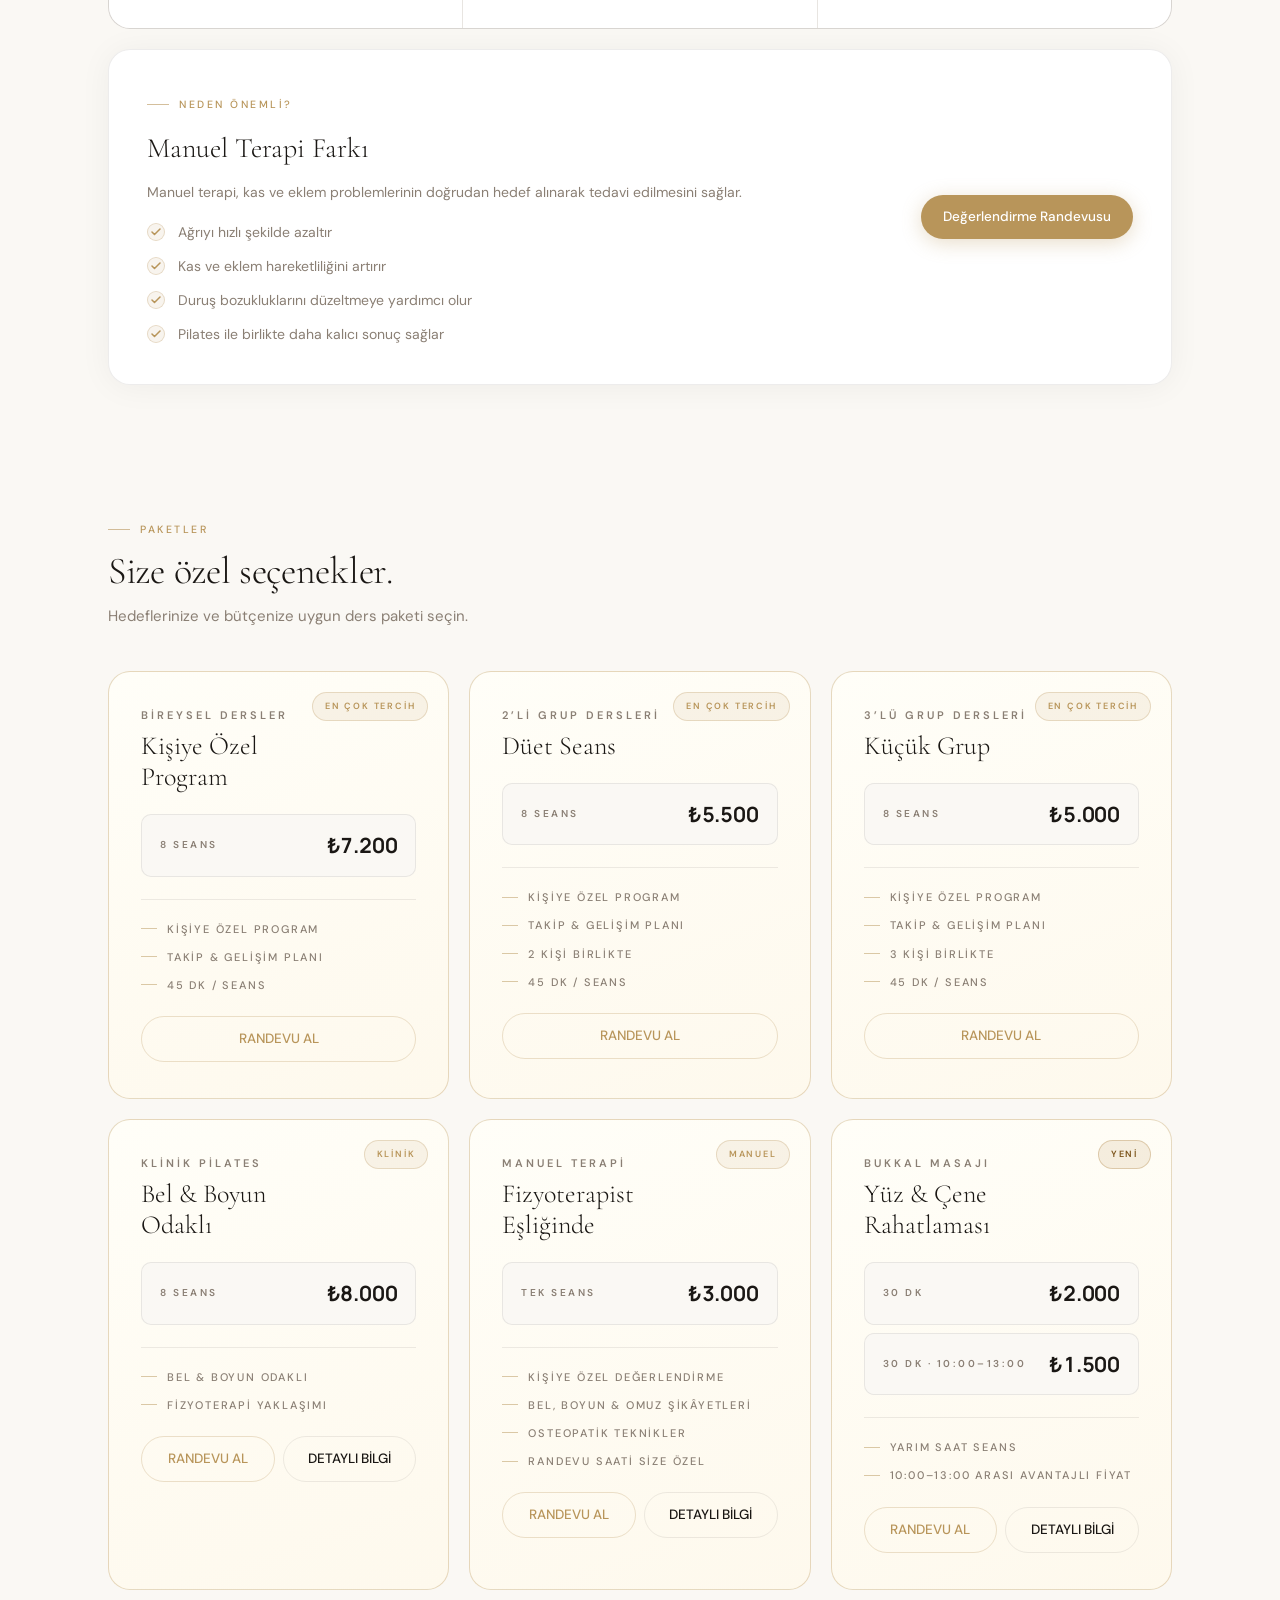
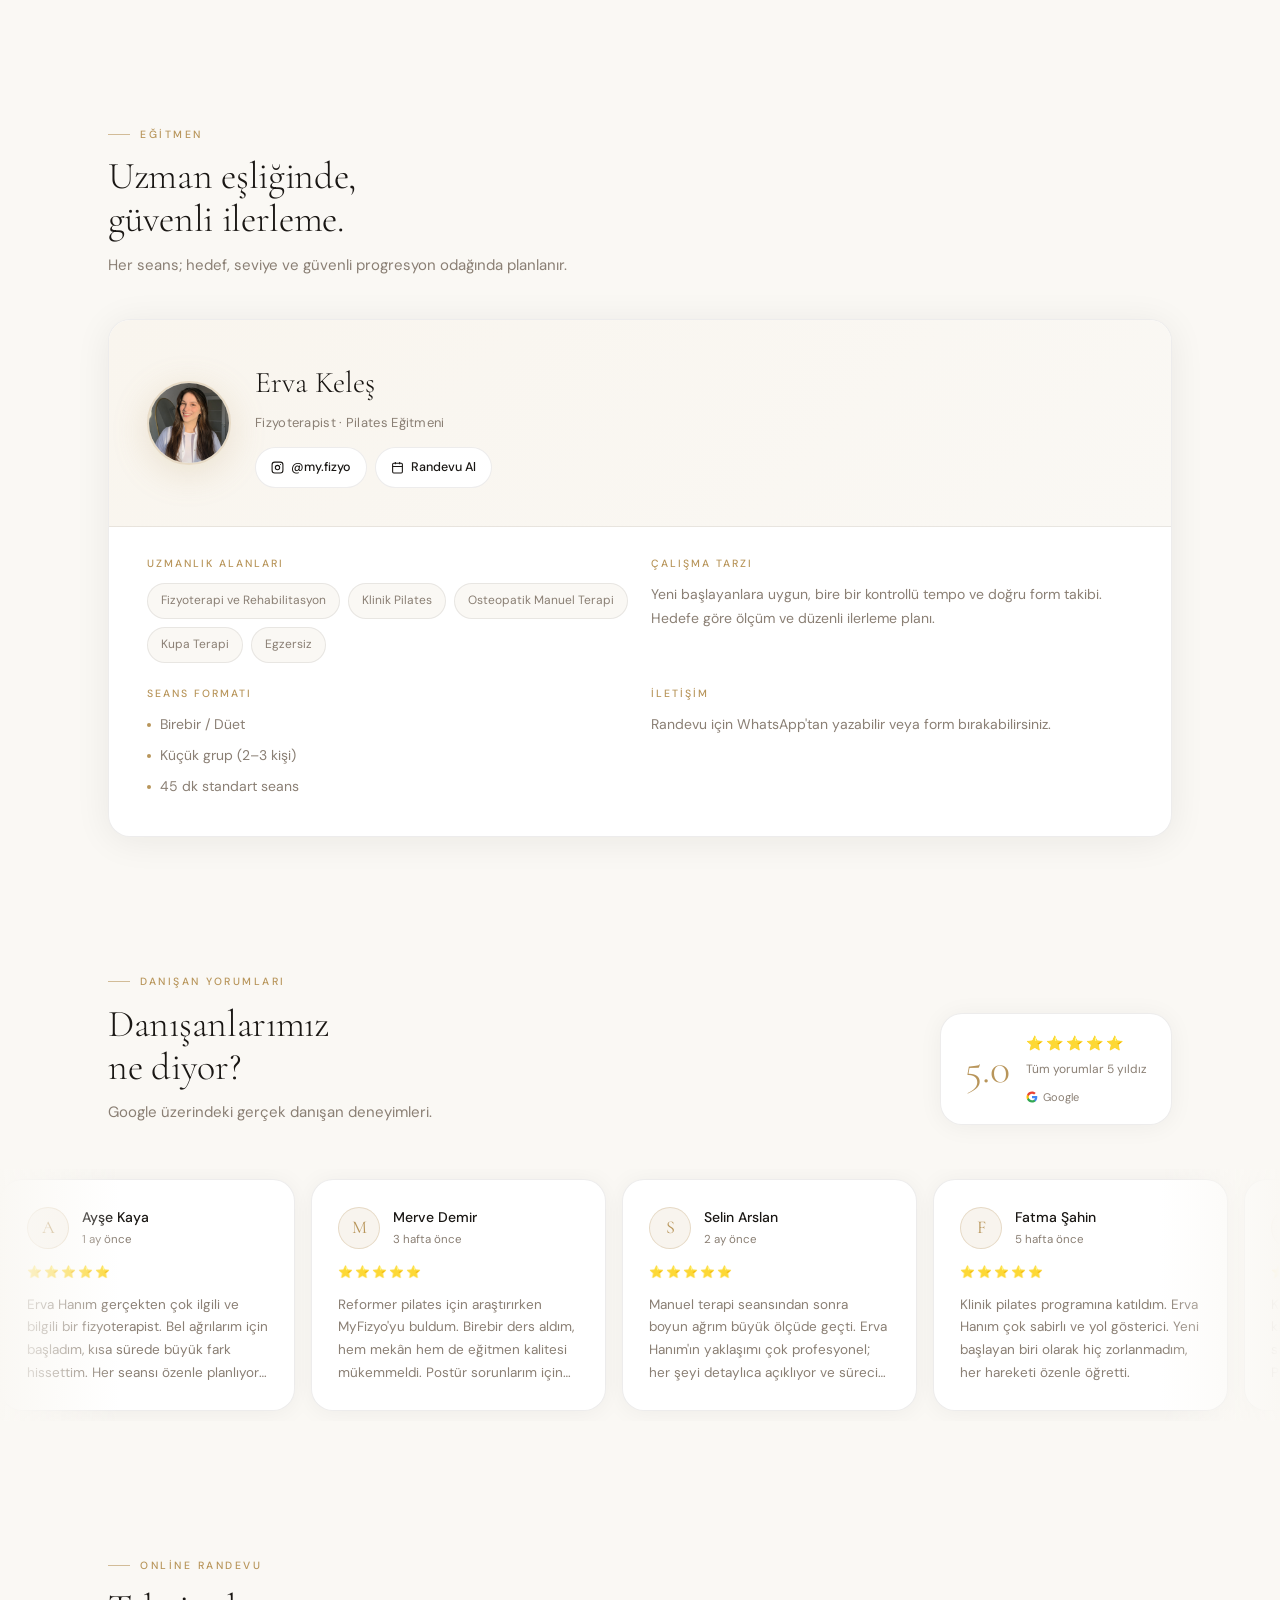
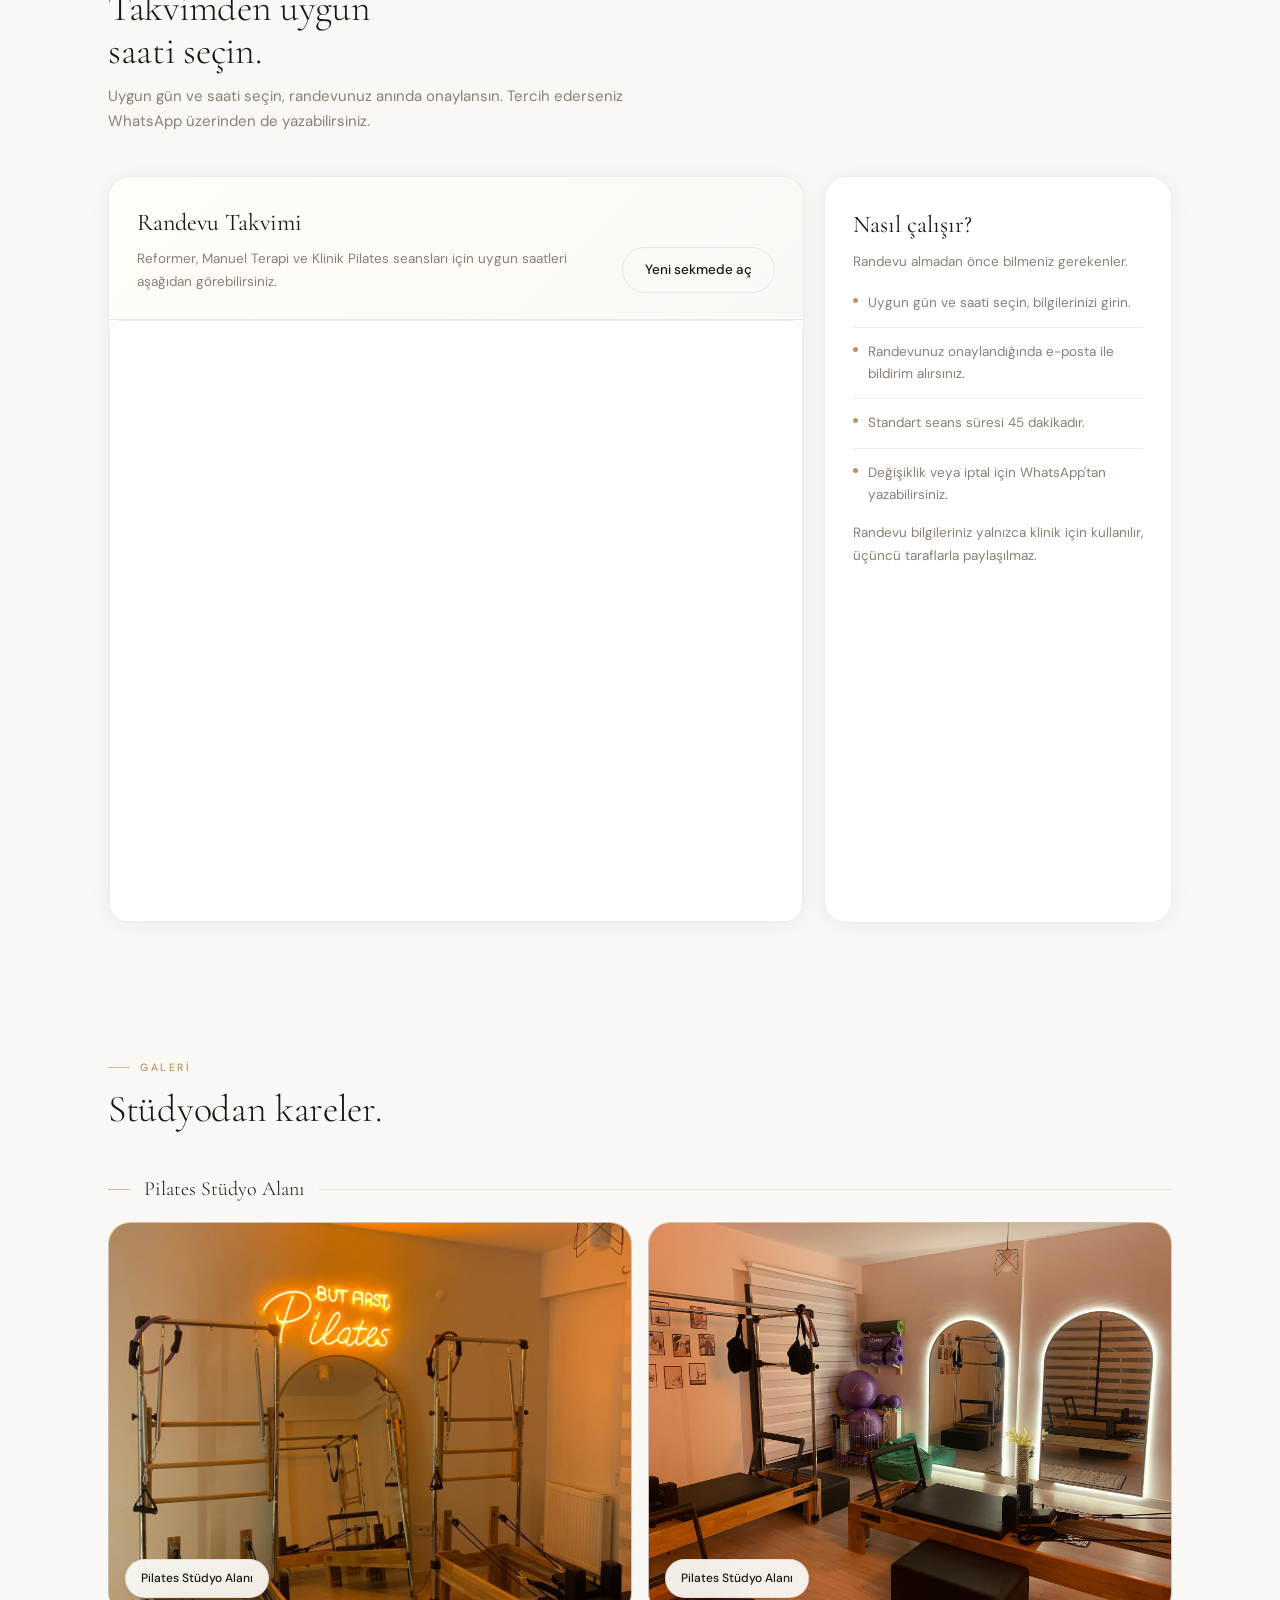
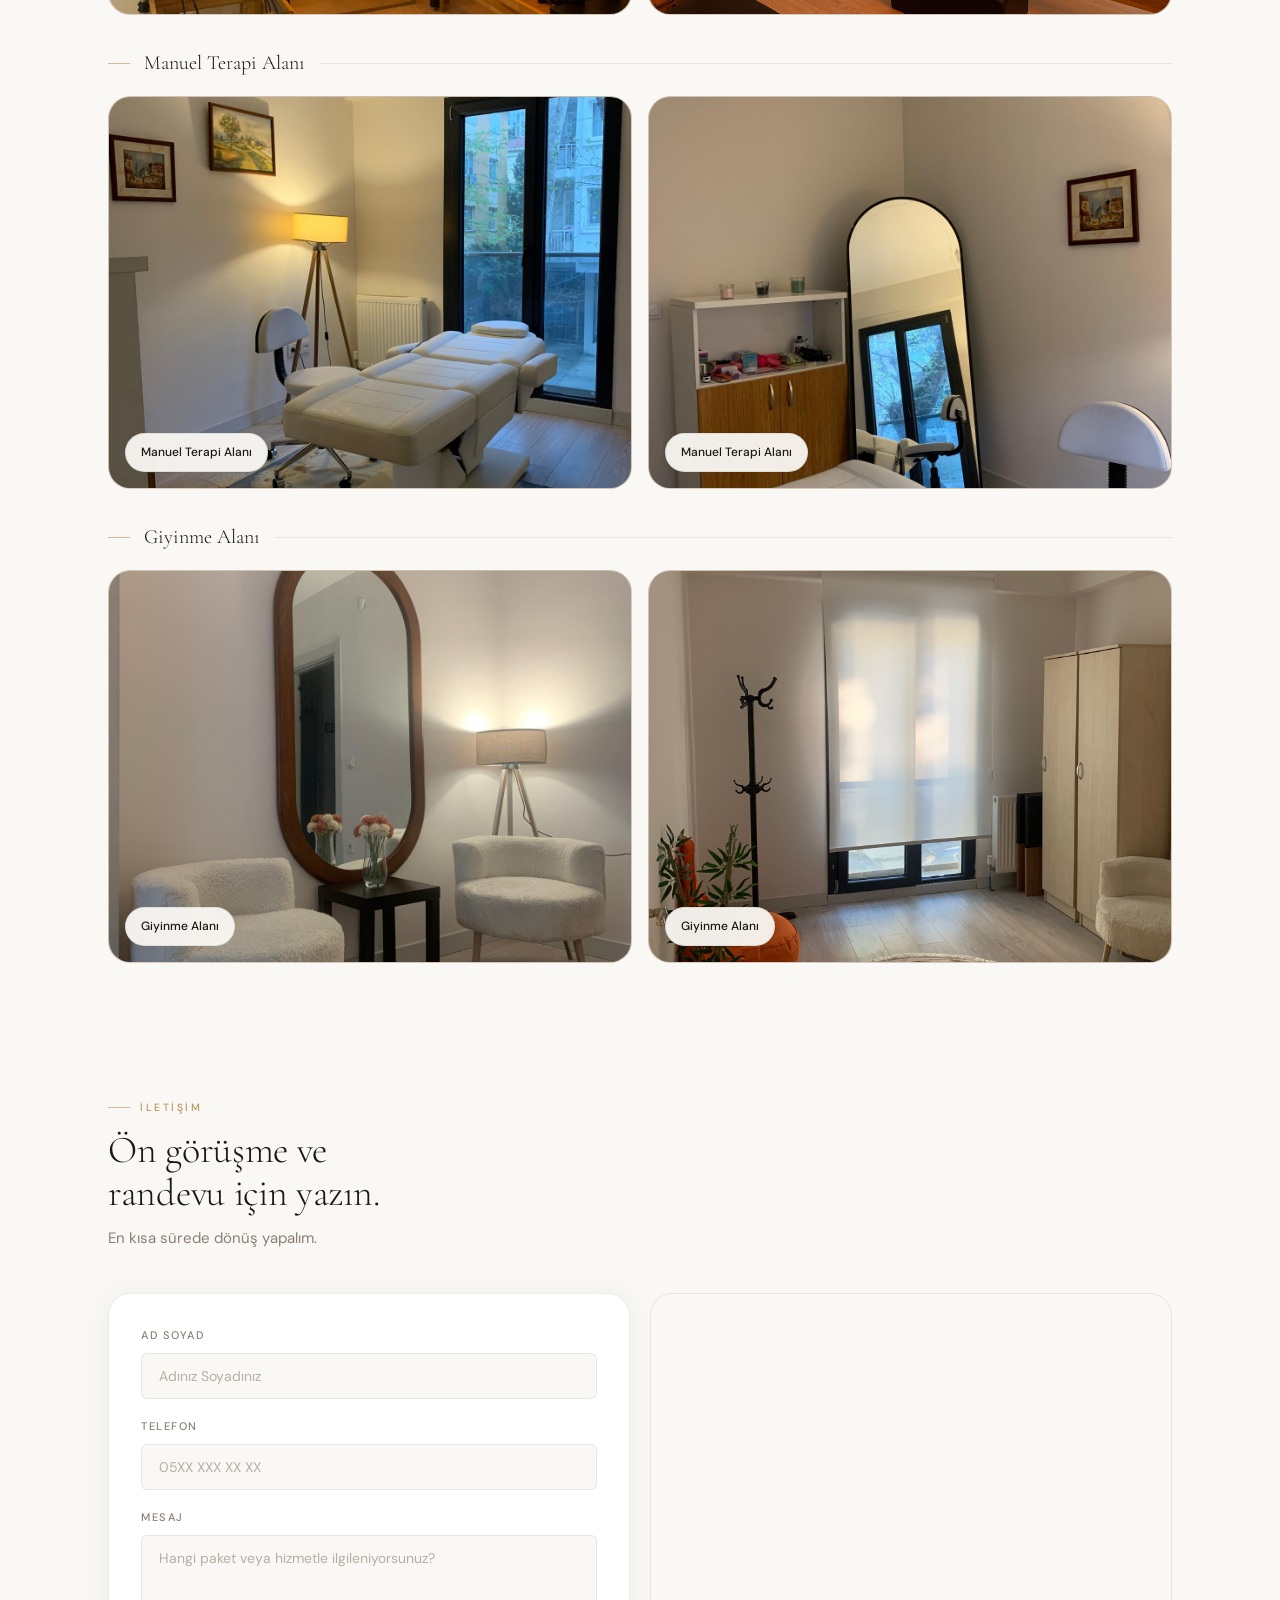
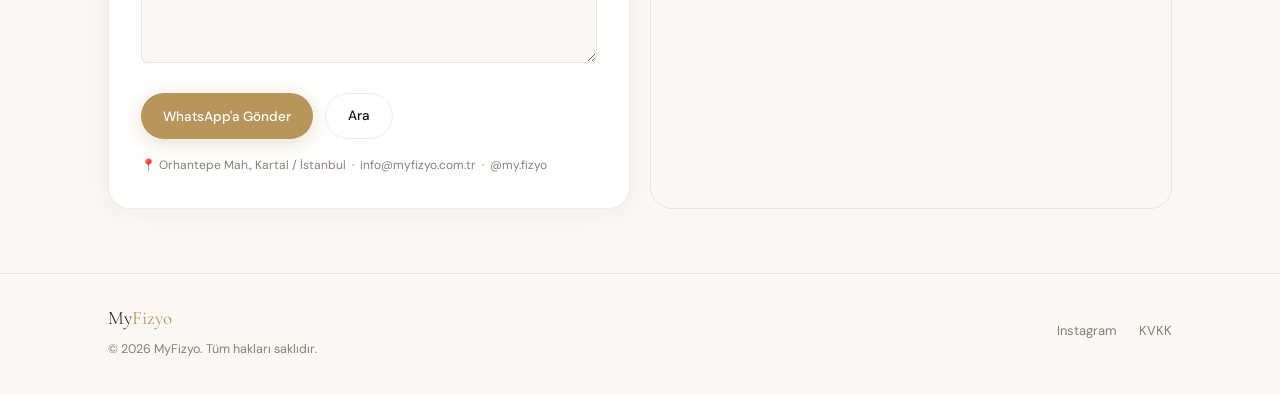
==== commit 60a8ae39: "Update index.html" ====
--- a/index.html
+++ b/index.html
@@ -60,7 +60,6 @@
         { "@type": "Offer", "itemOffered": { "@type": "Service", "name": "Mat Pilates" } },
         { "@type": "Offer", "itemOffered": { "@type": "Service", "name": "Klinik Pilates" } },
         { "@type": "Offer", "itemOffered": { "@type": "Service", "name": "Manuel Terapi" } },
-        { "@type": "Offer", "itemOffered": { "@type": "Service", "name": "Evde Manuel Terapi" } },
         { "@type": "Offer", "price": "2000", "priceCurrency": "TRY", "itemOffered": { "@type": "Service", "name": "Bukkal Masajı" } }
       ]
     }
@@ -652,7 +651,7 @@
       <div class="pricing-grid-3">
  
         <!-- Bireysel Dersler -->
-        <div class="price-card featured reveal reveal-delay-1">
+        <div class="price-card special reveal reveal-delay-1">
           <div class="price-tag">EN ÇOK TERCİH</div>
           <h3>BİREYSEL DERSLER<span class="card-title-sub">Kişiye Özel Program</span></h3>
           <div class="price-tiers">
@@ -660,14 +659,6 @@
               <span class="price-tier-label">8 SEANS</span>
               <span class="price-tier-amount">&#8378;7.200</span>
             </div>
-            <div class="price-tier">
-              <span class="price-tier-label">12 SEANS</span>
-              <span class="price-tier-amount">&#8378;9.200</span>
-            </div>
-            <div class="price-tier">
-              <span class="price-tier-label">16 SEANS</span>
-              <span class="price-tier-amount">&#8378;11.200</span>
-            </div>
           </div>
           <div class="price-divider"></div>
           <ul class="price-features">
@@ -675,29 +666,23 @@
             <li>TAKİP &amp; GELİŞİM PLANI</li>
             <li>45 DK / SEANS</li>
           </ul>
-          <div style="margin-top:22px"><a class="btn btn-gold" href="#randevu" style="width:100%">RANDEVU AL</a></div>
+          <div style="margin-top:22px"><a class="btn btn-ghost" href="#randevu" style="width:100%">RANDEVU AL</a></div>
         </div>
  
         <!-- 2'li Grup Dersleri -->
-        <div class="price-card reveal reveal-delay-2">
-          <div class="price-tag">DÜET</div>
+        <div class="price-card special reveal reveal-delay-2">
+          <div class="price-tag">EN ÇOK TERCİH</div>
           <h3>2&rsquo;Lİ GRUP DERSLERİ<span class="card-title-sub">Düet Seans</span></h3>
           <div class="price-tiers">
             <div class="price-tier">
               <span class="price-tier-label">8 SEANS</span>
               <span class="price-tier-amount">&#8378;5.500</span>
             </div>
-            <div class="price-tier">
-              <span class="price-tier-label">12 SEANS</span>
-              <span class="price-tier-amount">&#8378;7.500</span>
-            </div>
-            <div class="price-tier">
-              <span class="price-tier-label">16 SEANS</span>
-              <span class="price-tier-amount">&#8378;9.500</span>
-            </div>
           </div>
           <div class="price-divider"></div>
           <ul class="price-features">
+            <li>KİŞİYE ÖZEL PROGRAM</li>
+            <li>TAKİP &amp; GELİŞİM PLANI</li>
             <li>2 KİŞİ BİRLİKTE</li>
             <li>45 DK / SEANS</li>
           </ul>
@@ -705,25 +690,19 @@
         </div>
  
         <!-- 3'lü Grup Dersleri -->
-        <div class="price-card reveal reveal-delay-3">
-          <div class="price-tag">GRUP</div>
+        <div class="price-card special reveal reveal-delay-3">
+          <div class="price-tag">EN ÇOK TERCİH</div>
           <h3>3&rsquo;LÜ GRUP DERSLERİ<span class="card-title-sub">Küçük Grup</span></h3>
           <div class="price-tiers">
             <div class="price-tier">
               <span class="price-tier-label">8 SEANS</span>
               <span class="price-tier-amount">&#8378;5.000</span>
             </div>
-            <div class="price-tier">
-              <span class="price-tier-label">12 SEANS</span>
-              <span class="price-tier-amount">&#8378;6.500</span>
-            </div>
-            <div class="price-tier">
-              <span class="price-tier-label">16 SEANS</span>
-              <span class="price-tier-amount">&#8378;7.500</span>
-            </div>
           </div>
           <div class="price-divider"></div>
           <ul class="price-features">
+            <li>KİŞİYE ÖZEL PROGRAM</li>
+            <li>TAKİP &amp; GELİŞİM PLANI</li>
             <li>3 KİŞİ BİRLİKTE</li>
             <li>45 DK / SEANS</li>
           </ul>
@@ -752,24 +731,24 @@
           <div style="margin-top:22px;display:flex;gap:8px;flex-wrap:wrap"><a class="btn btn-ghost" href="#randevu" style="flex:1;min-width:120px">RANDEVU AL</a><a class="btn btn-outline" href="hizmetler/kartal-klinik-pilates.html" style="flex:1;min-width:120px">DETAYLI B&#304;LG&#304;</a></div>
         </div>
  
-        <!-- Evde Manuel Terapi -->
+        <!-- Manuel Terapi -->
         <div class="price-card special reveal reveal-delay-2">
-          <div class="price-tag new-tag">&#127968; EVDE HİZMET</div>
-          <h3 style="padding-right:118px">EVDE MANUEL TERAPİ<span class="card-title-sub">Kapınıza Geliyoruz</span></h3>
+          <div class="price-tag">MANUEL</div>
+          <h3>MANUEL TERAPİ<span class="card-title-sub">Fizyoterapist Eşliğinde</span></h3>
           <div class="price-tiers" style="margin-top:9px">
             <div class="price-tier">
               <span class="price-tier-label">TEK SEANS</span>
-              <span class="price-tier-amount">&#8378;2.800</span>
+              <span class="price-tier-amount">&#8378;3.000</span>
             </div>
           </div>
           <div class="price-divider"></div>
           <ul class="price-features">
-            <li>KENDİ EVİNİZDE KONFOR</li>
-            <li>PROFESYONEL EKİPMANLA HİZMET</li>
-            <li>İSTANBUL İÇİ ULAŞIM DAHİL</li>
+            <li>KİŞİYE ÖZEL DEĞERLENDİRME</li>
+            <li>BEL, BOYUN &amp; OMUZ ŞİKÂYETLERİ</li>
+            <li>OSTEOPATİK TEKNİKLER</li>
             <li>RANDEVU SAATİ SİZE ÖZEL</li>
           </ul>
-          <div style="margin-top:22px"><a class="btn btn-ghost" href="#randevu" style="width:100%">RANDEVU AL</a></div>
+          <div style="margin-top:22px;display:flex;gap:8px;flex-wrap:wrap"><a class="btn btn-ghost" href="#randevu" style="flex:1;min-width:120px">RANDEVU AL</a><a class="btn btn-outline" href="hizmetler/kartal-manuel-terapi.html" style="flex:1;min-width:120px">DETAYLI B&#304;LG&#304;</a></div>
         </div>
 
         <!-- Bukkal Masajı -->
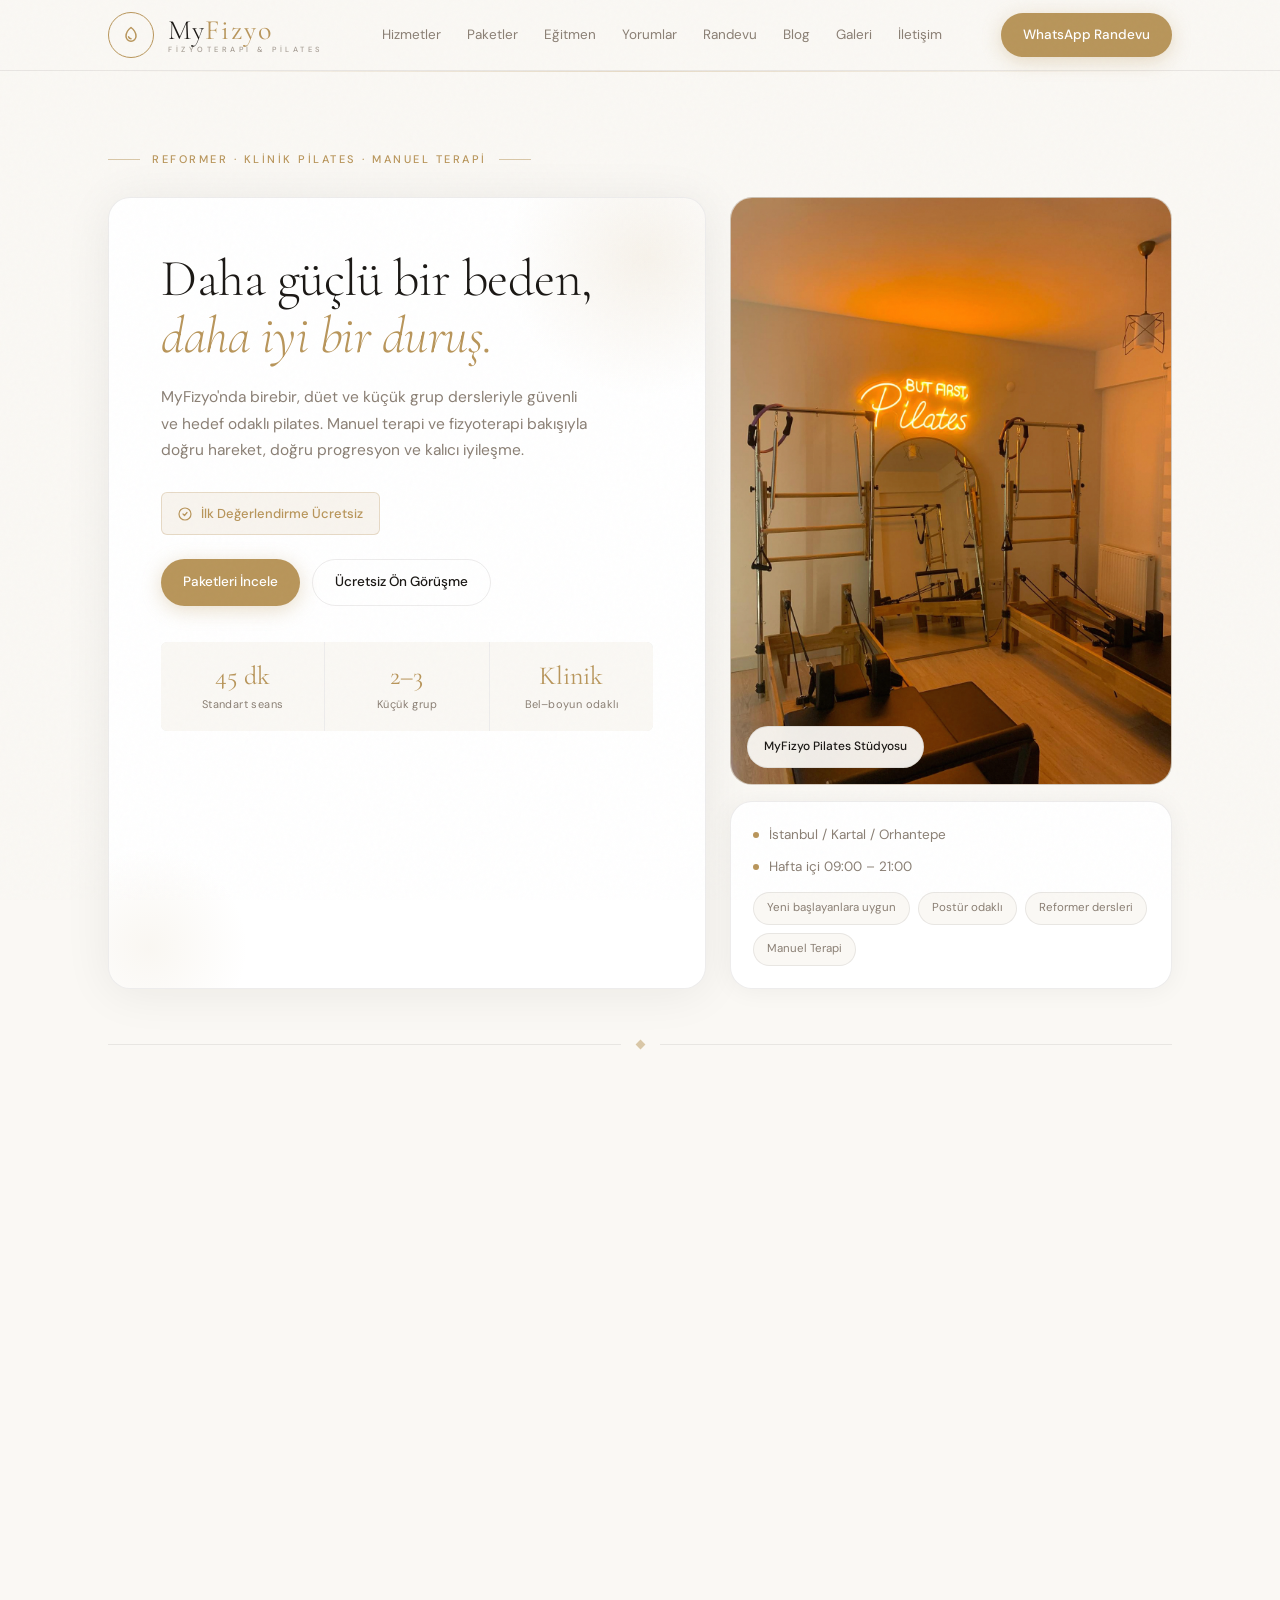
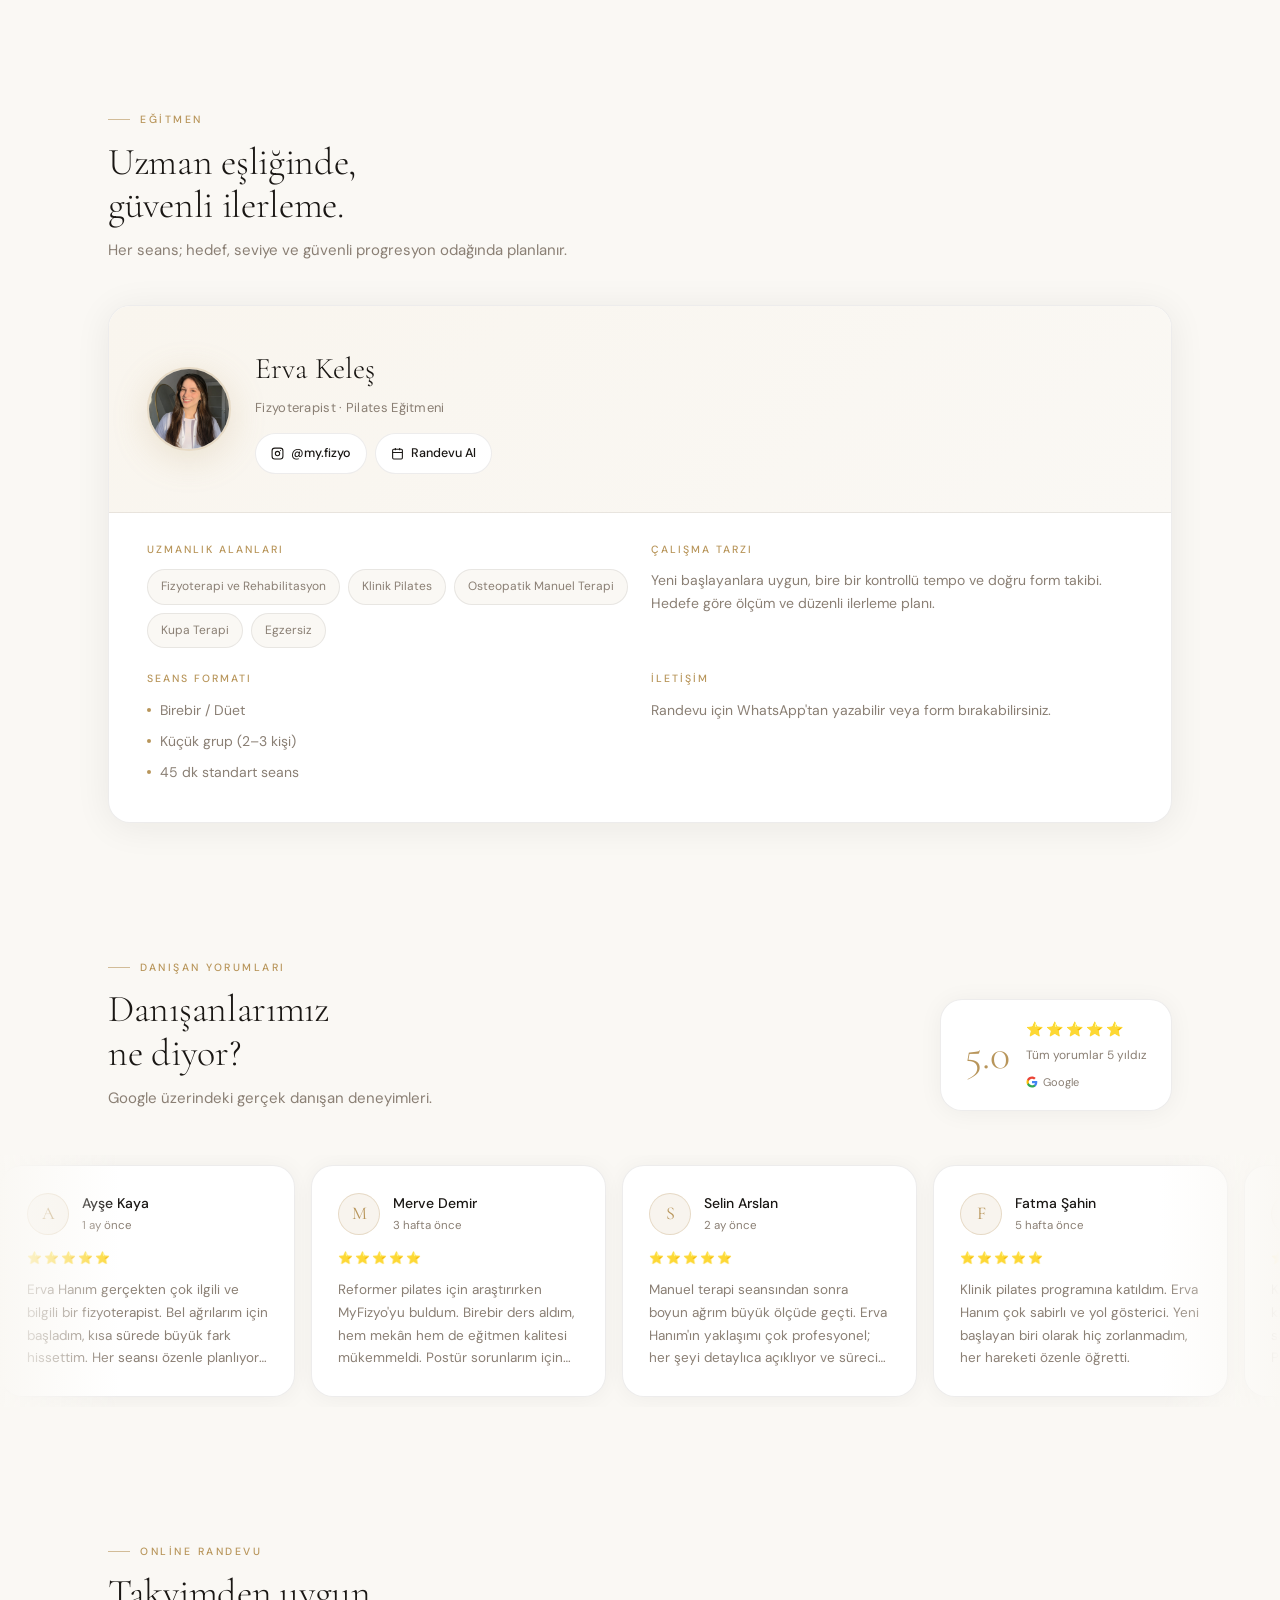
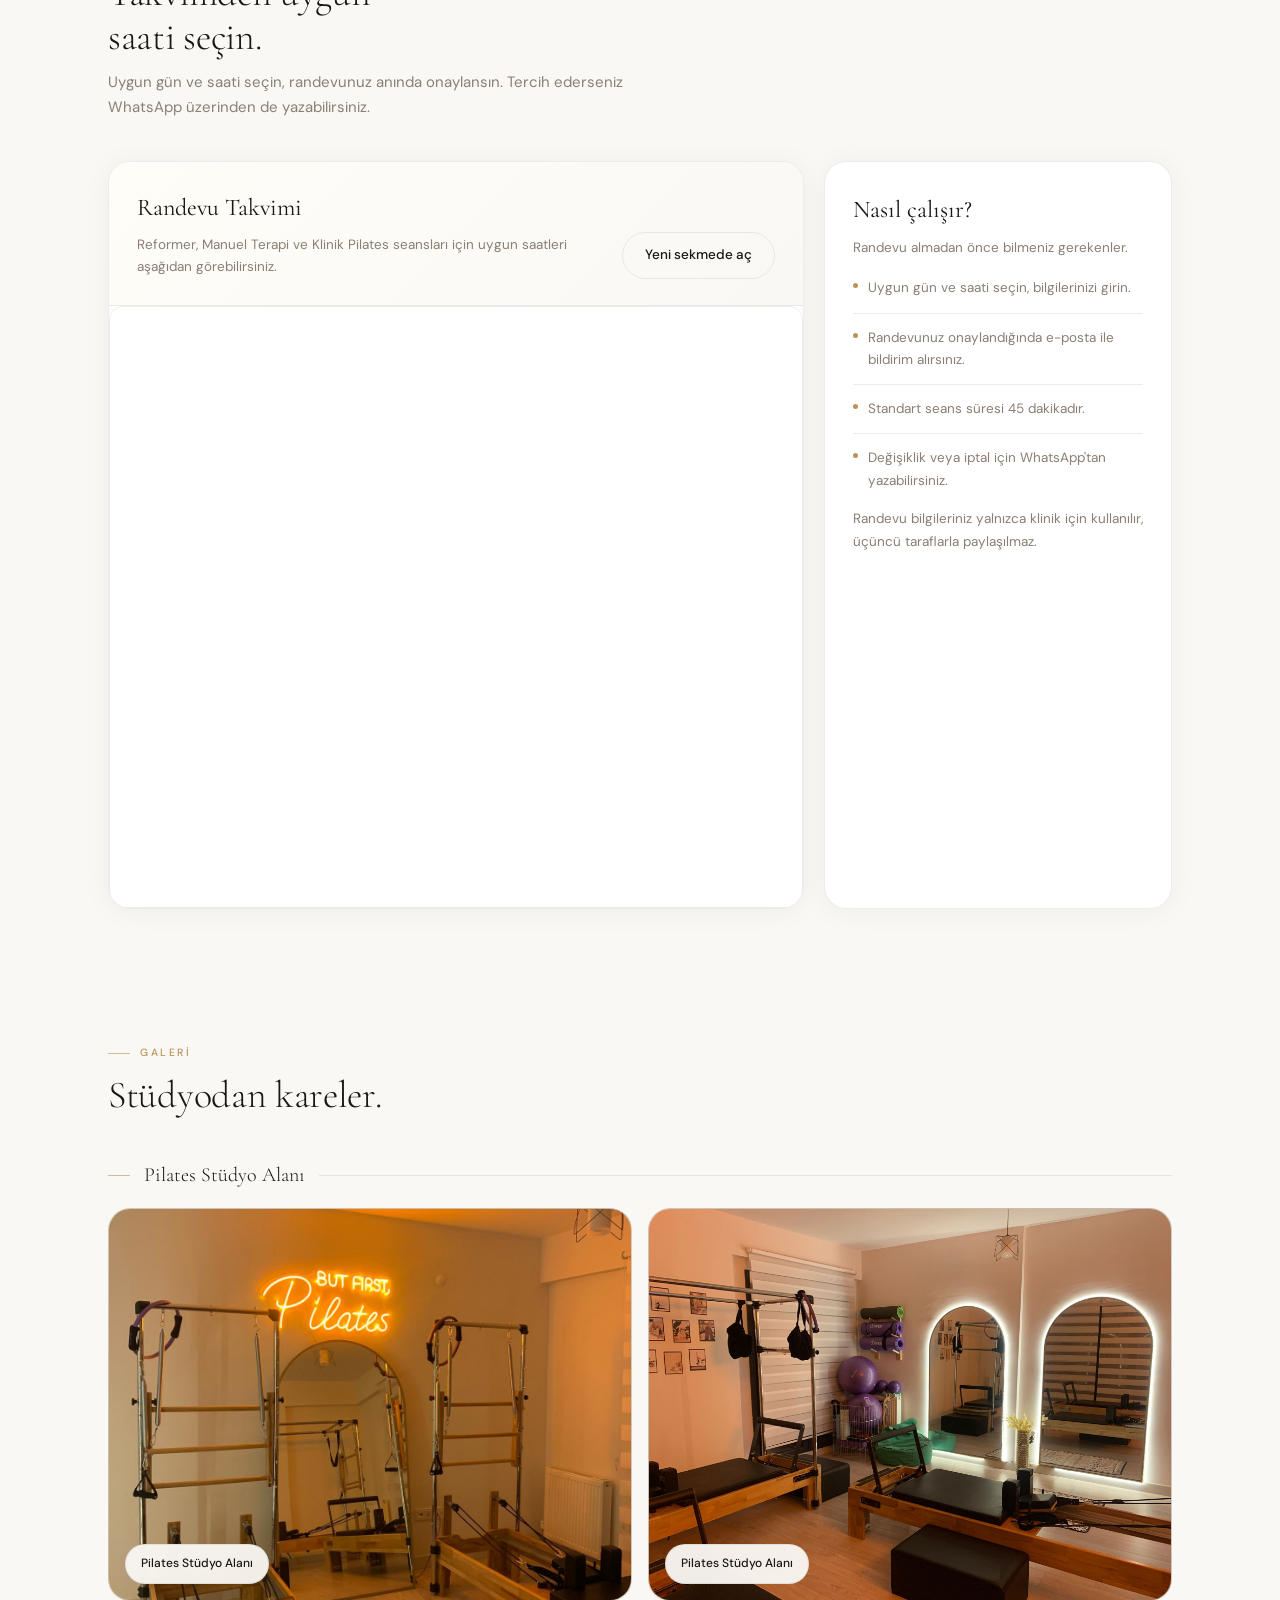
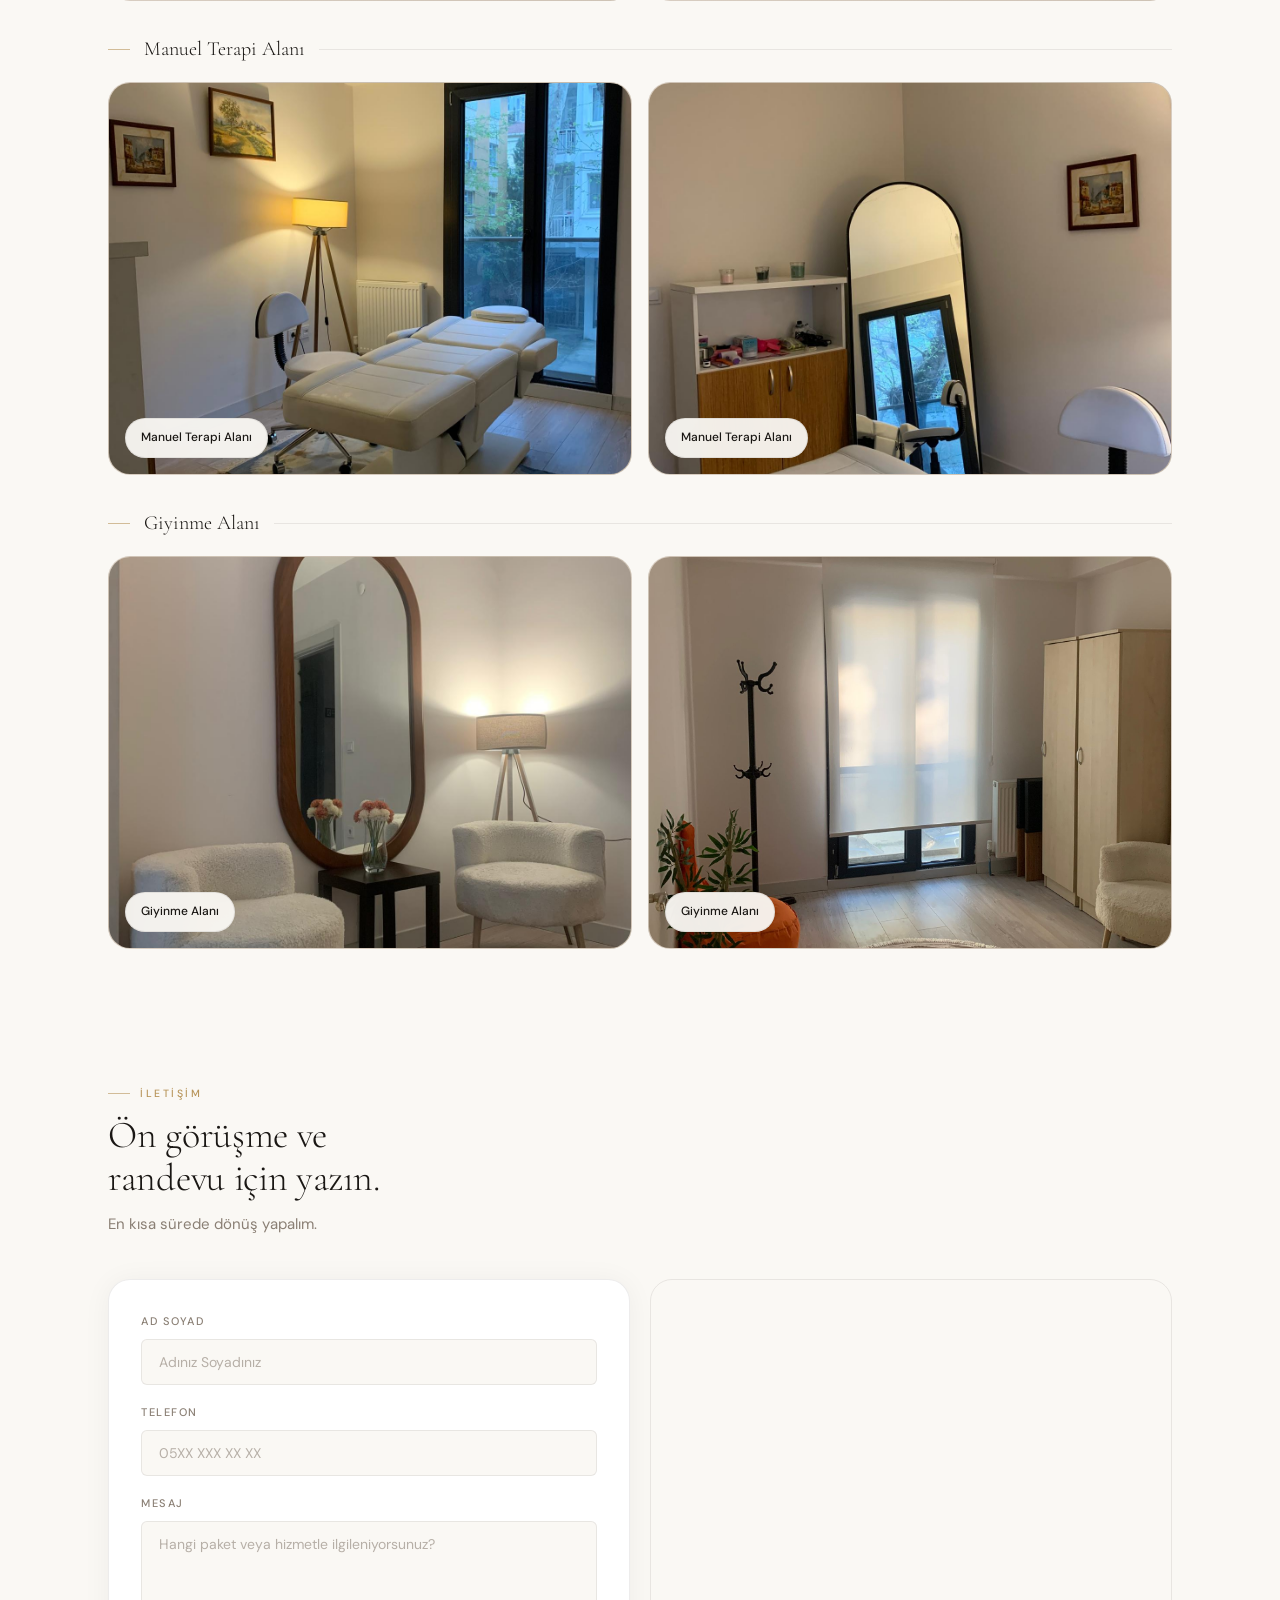
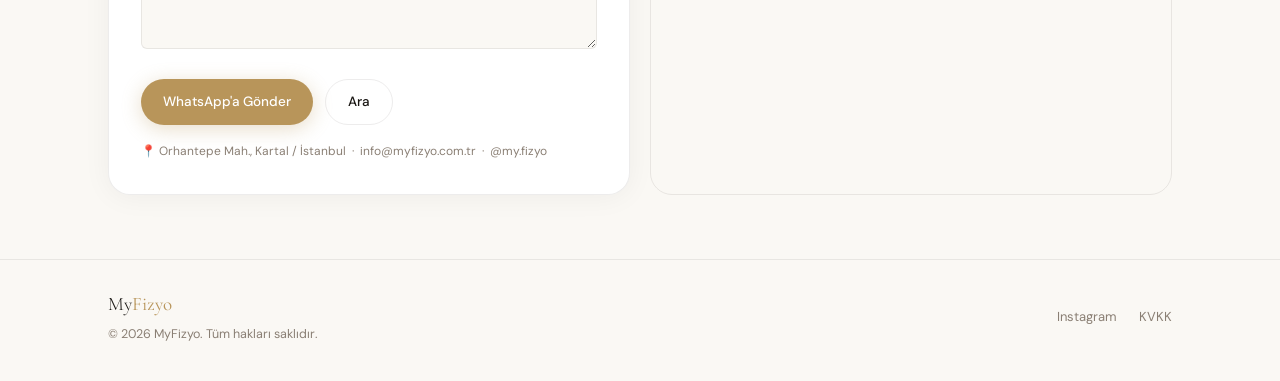
==== commit 8f42cbd9: "Add files via upload" ====
--- a/index.html
+++ b/index.html
@@ -60,7 +60,7 @@
         { "@type": "Offer", "itemOffered": { "@type": "Service", "name": "Mat Pilates" } },
         { "@type": "Offer", "itemOffered": { "@type": "Service", "name": "Klinik Pilates" } },
         { "@type": "Offer", "itemOffered": { "@type": "Service", "name": "Manuel Terapi" } },
-        { "@type": "Offer", "price": "2000", "priceCurrency": "TRY", "itemOffered": { "@type": "Service", "name": "Bukkal Masajı" } }
+        { "@type": "Offer", "price": "799", "priceCurrency": "TRY", "itemOffered": { "@type": "Service", "name": "Bukkal Masajı" } }
       ]
     }
   }
@@ -753,22 +753,18 @@
 
         <!-- Bukkal Masajı -->
         <div class="price-card special reveal reveal-delay-3">
-          <div class="price-tag new-tag">YENİ</div>
+          <div class="price-tag new-tag">KAMPANYA</div>
           <h3>BUKKAL MASAJI<span class="card-title-sub">Yüz &amp; Çene Rahatlaması</span></h3>
           <div class="price-tiers" style="margin-top:9px">
             <div class="price-tier">
               <span class="price-tier-label">30 DK</span>
-              <span class="price-tier-amount">&#8378;2.000</span>
-            </div>
-            <div class="price-tier">
-              <span class="price-tier-label">30 DK &middot; 10:00&ndash;13:00</span>
-              <span class="price-tier-amount">&#8378;1.500</span>
+              <span class="price-tier-amount"><s style="font-size:14px;font-weight:600;color:var(--muted);margin-right:8px;text-decoration-thickness:1.5px">&#8378;2.000</s>&#8378;799</span>
             </div>
           </div>
           <div class="price-divider"></div>
           <ul class="price-features">
             <li>YARIM SAAT SEANS</li>
-            <li>10:00&ndash;13:00 ARASI AVANTAJLI FİYAT</li>
+            <li>KAMPANYALI FİYAT</li>
           </ul>
           <div style="margin-top:22px;display:flex;gap:8px;flex-wrap:wrap"><a class="btn btn-ghost" href="#randevu" style="flex:1;min-width:120px">RANDEVU AL</a><a class="btn btn-outline" href="hizmetler/kartal-bukkal-masaji.html" style="flex:1;min-width:120px">DETAYLI B&#304;LG&#304;</a></div>
         </div>
